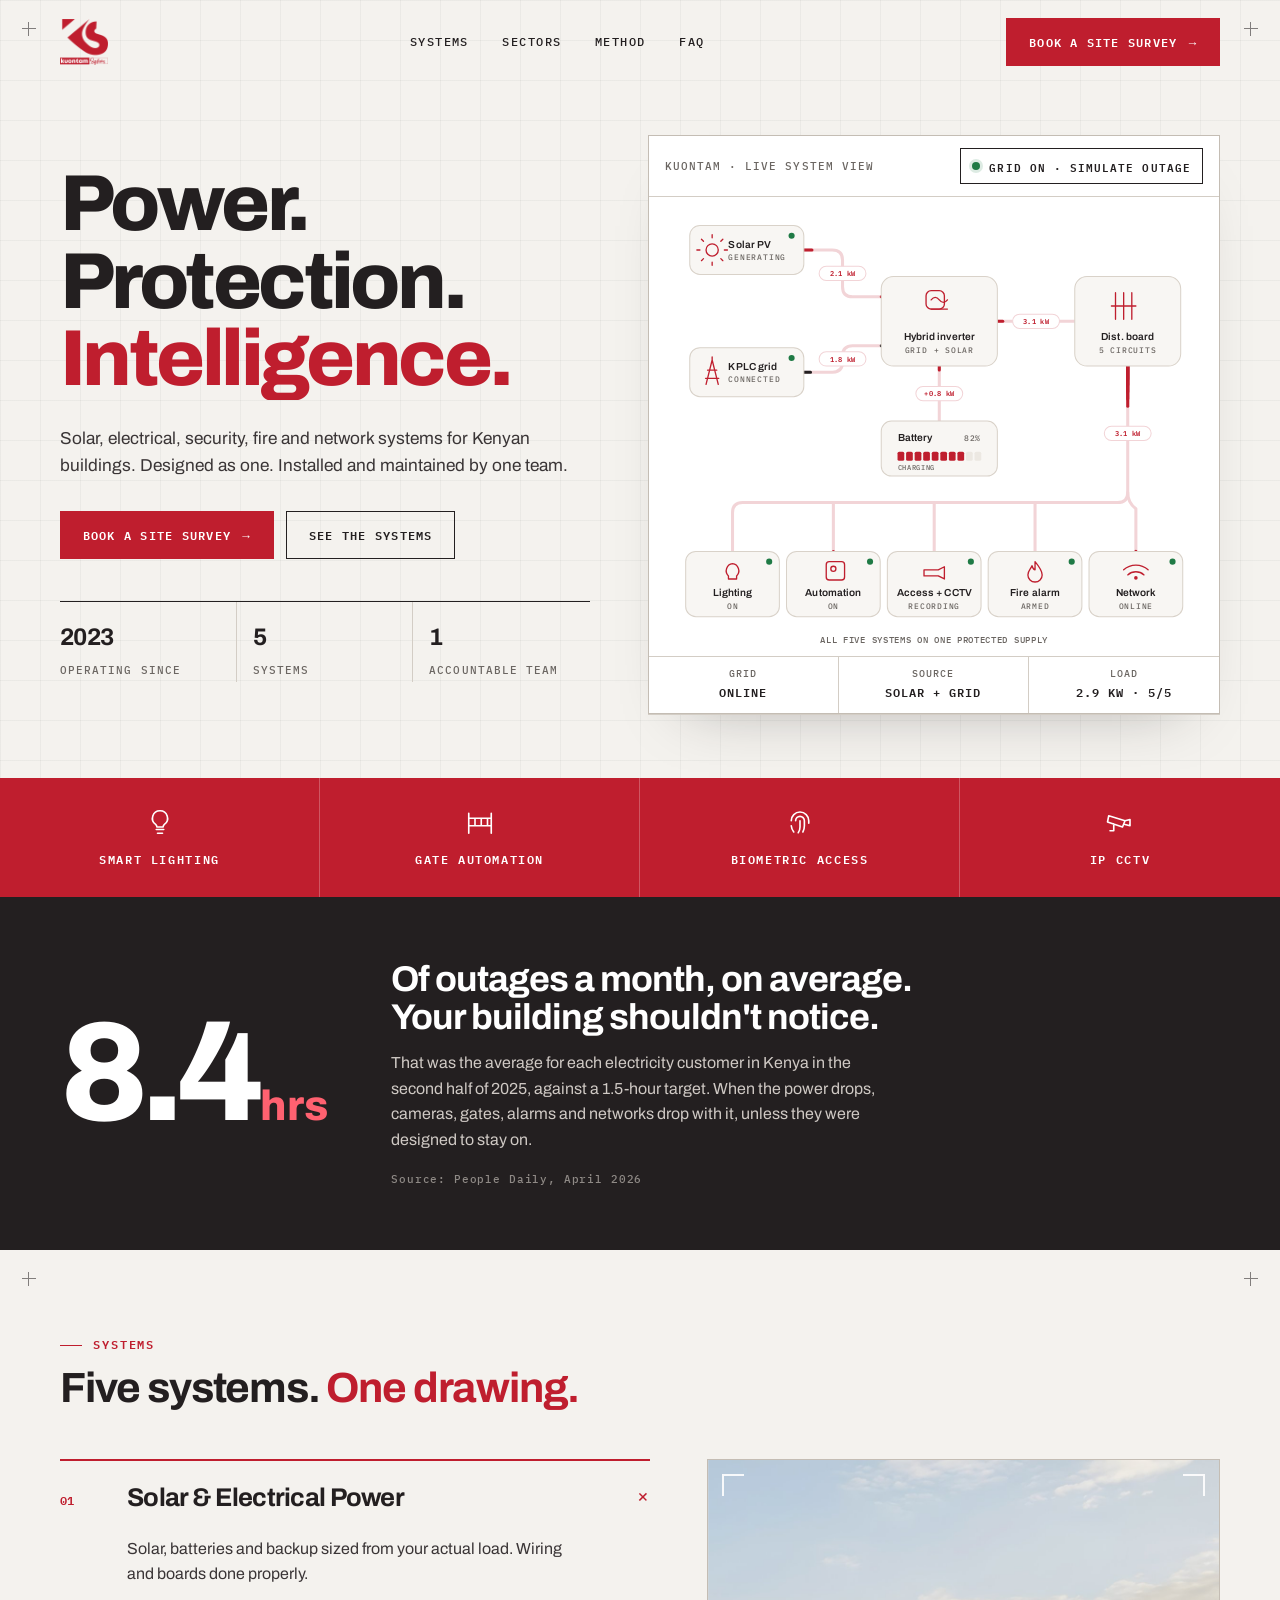
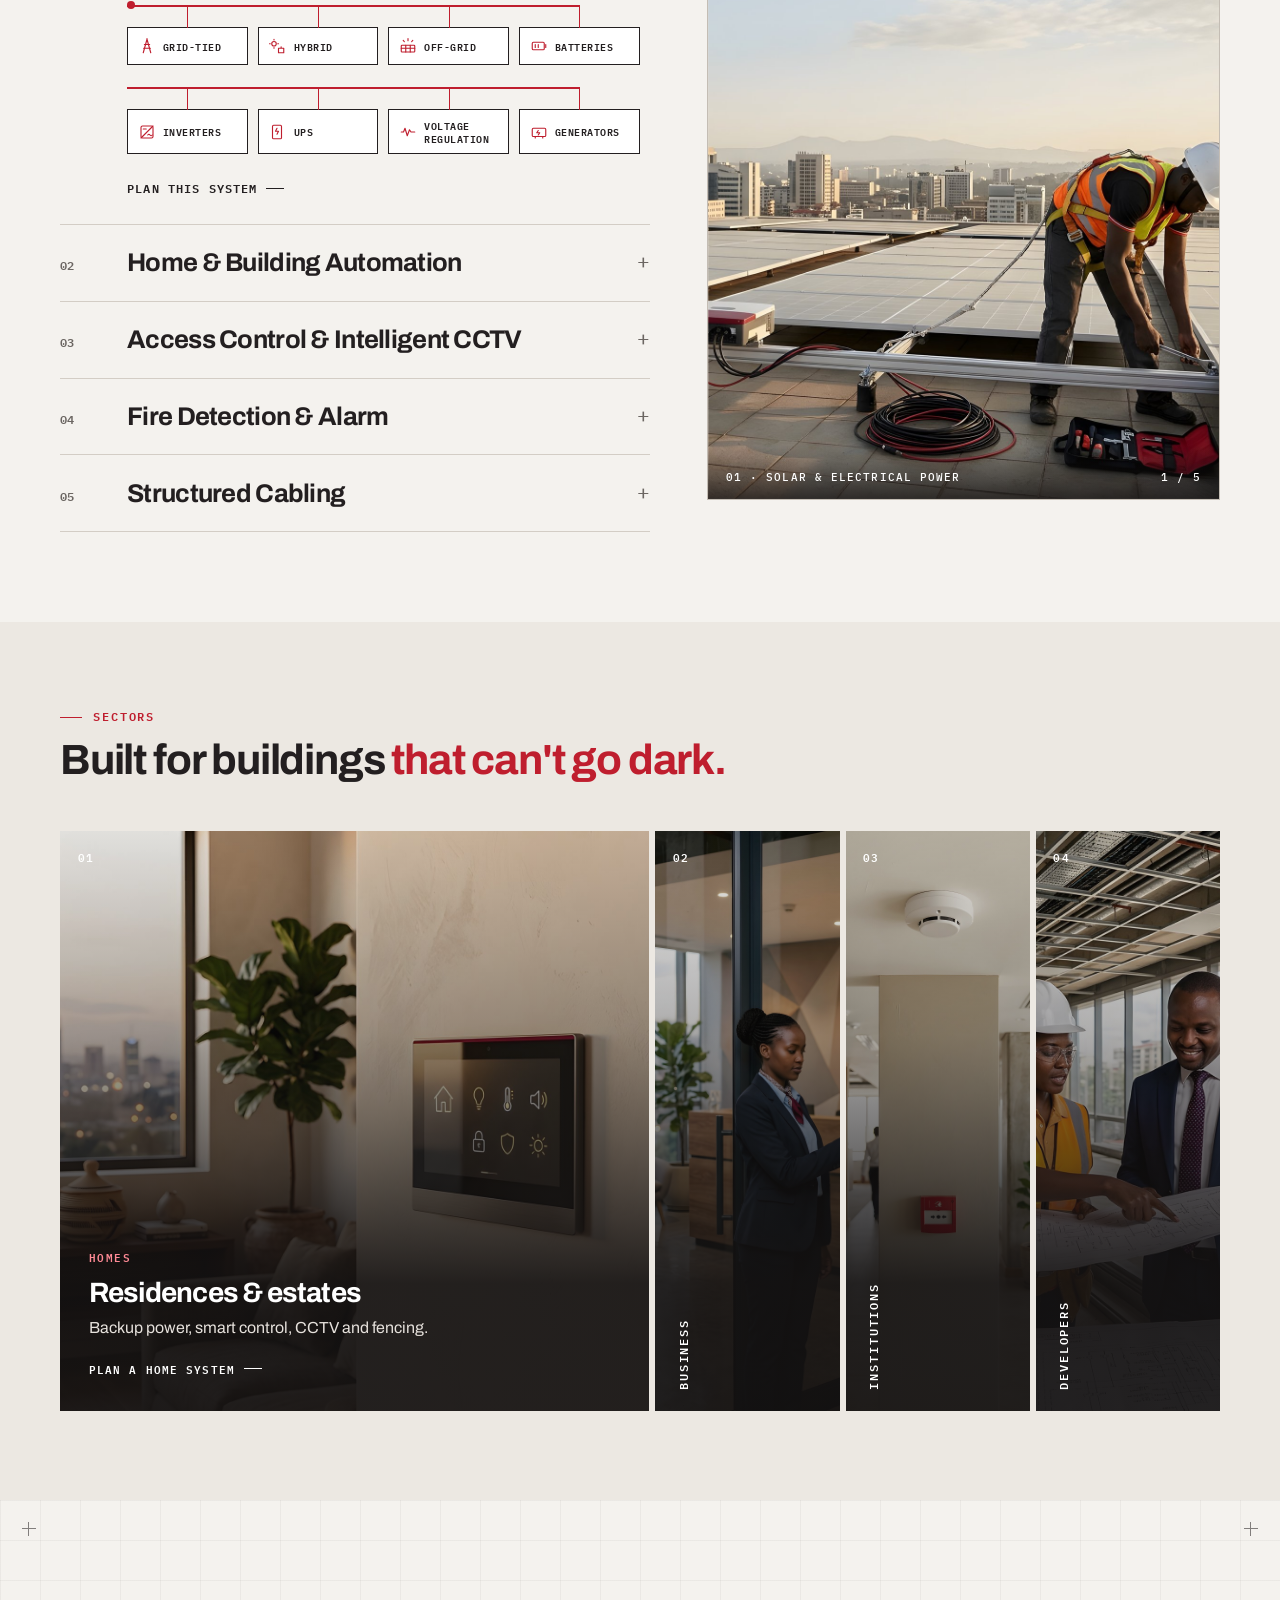
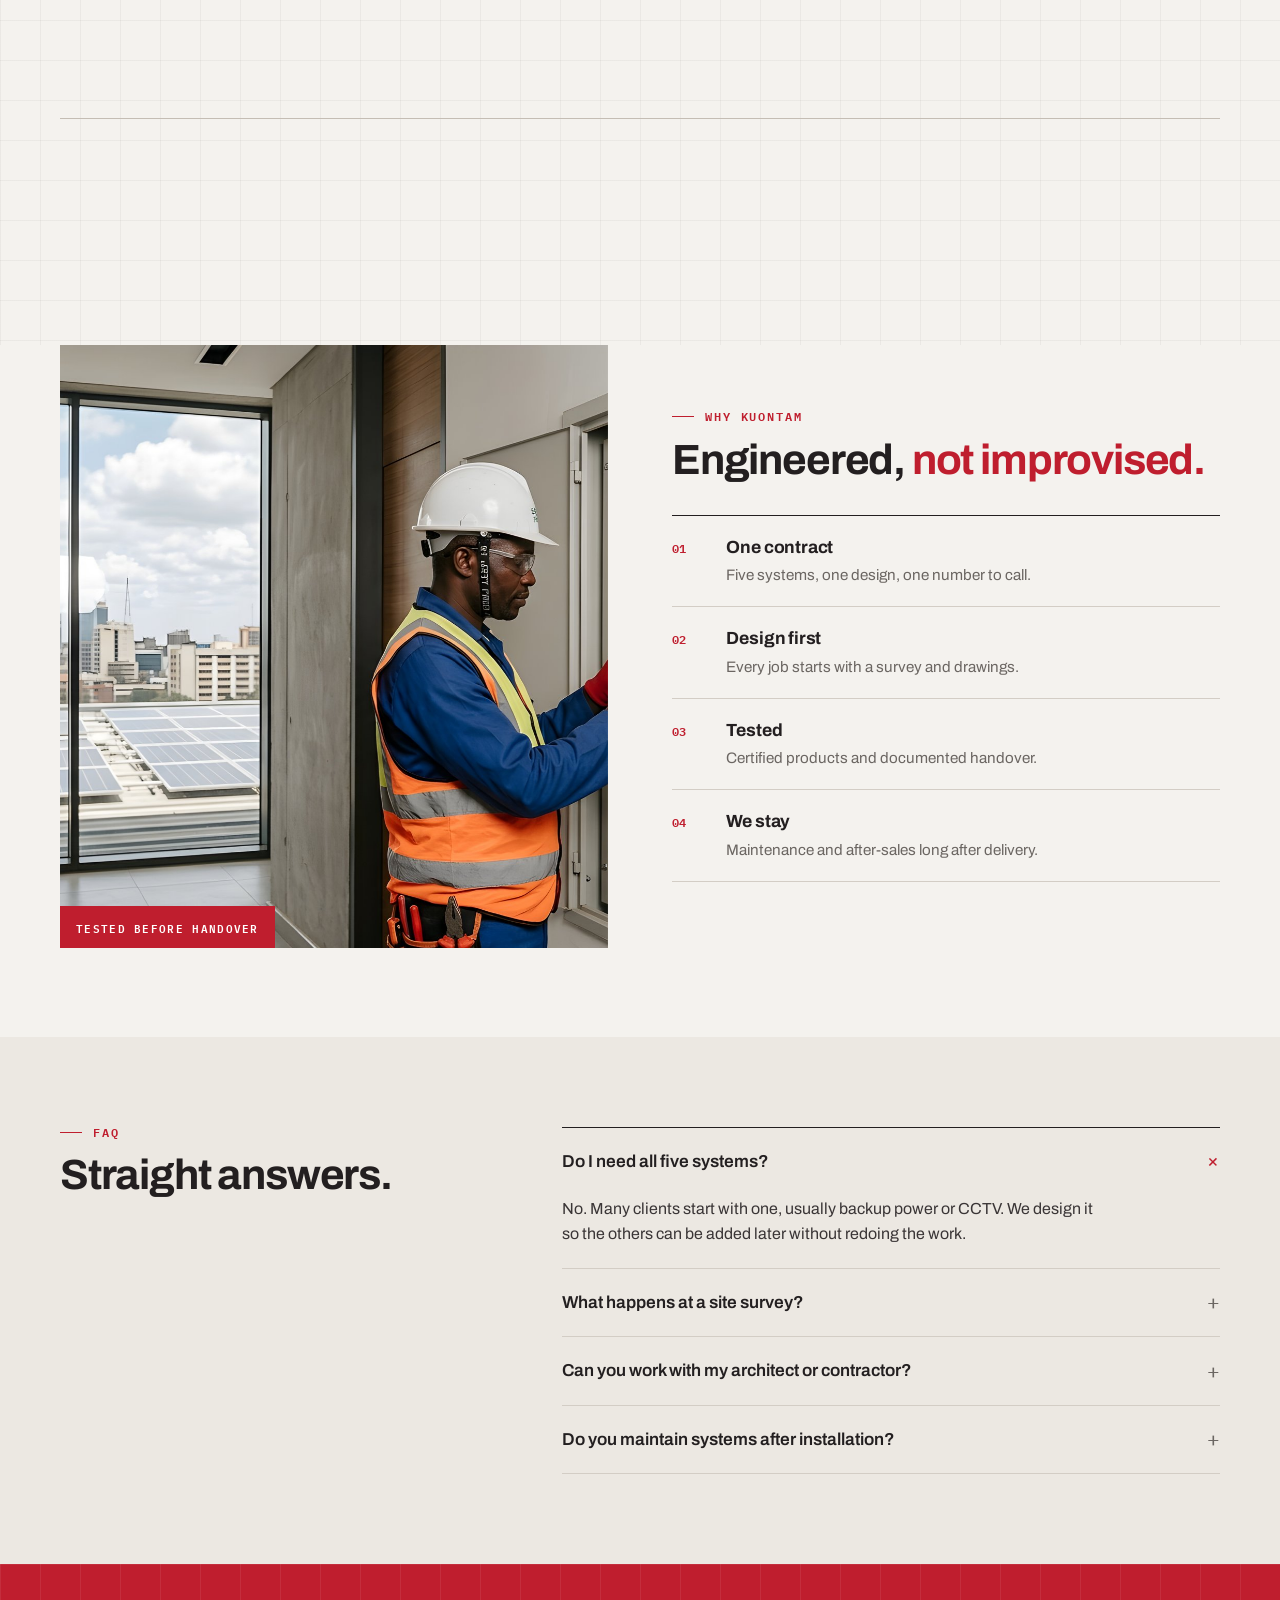
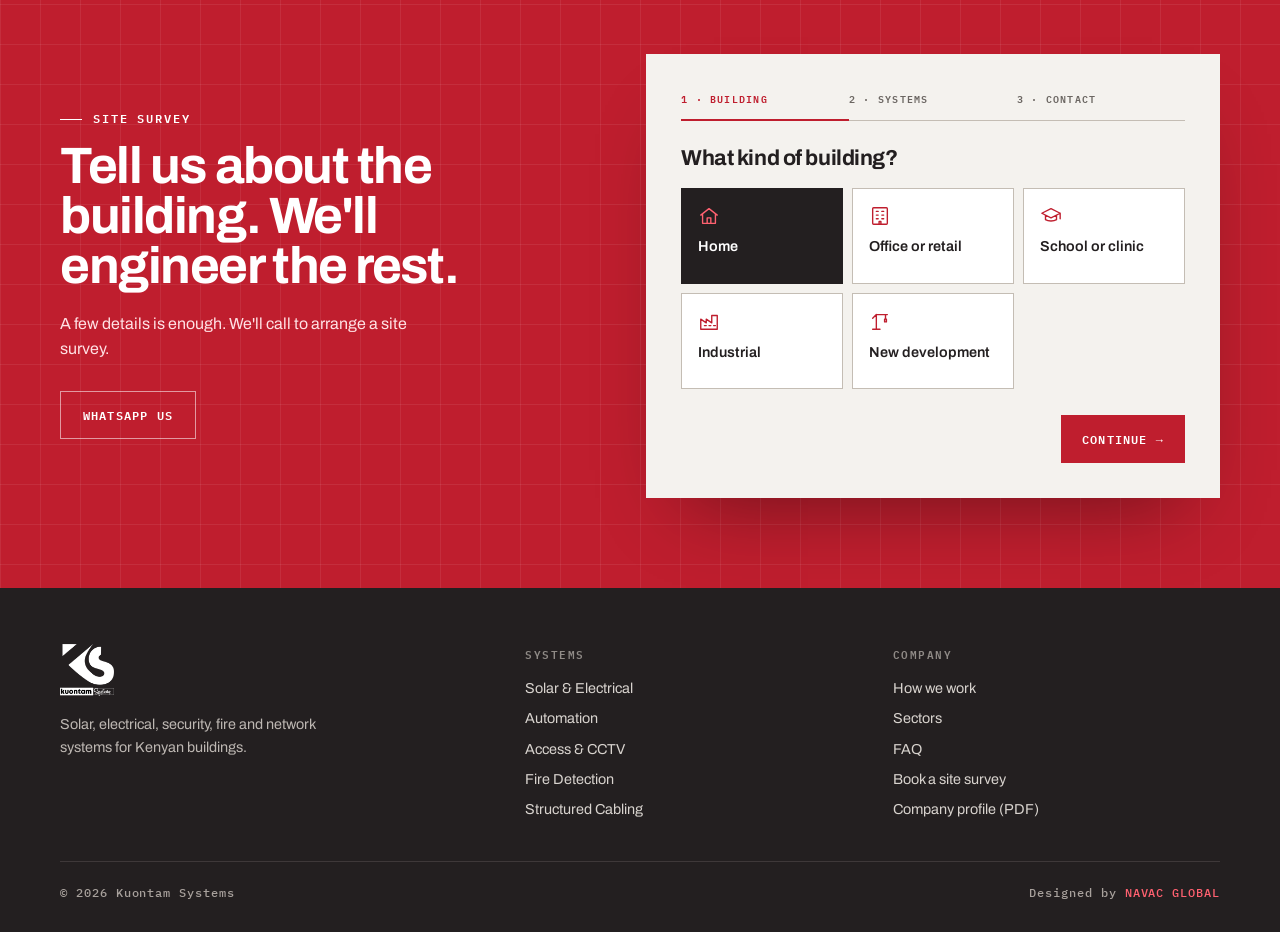
==== public/index.html @ 65218073 "Footer: Company profile (PDF) with in-page viewer and download Co-Authored-By: Claude Opus 5.5 <nore" ====
<!doctype html>
<html lang="en"><head><meta charset="utf-8"><meta name="viewport" content="width=device-width,initial-scale=1,viewport-fit=cover">
<title>Kuontam Systems · Power. Protection. Intelligence.</title>
<meta name="description" content="Kuontam Systems designs and installs solar and electrical power, automation, access control and CCTV, fire detection and structured cabling for Kenyan buildings.">
<link rel="canonical" href="https://kuontam.navac.co.ke/">
<meta property="og:type" content="website">
<meta property="og:site_name" content="Kuontam Systems">
<meta property="og:title" content="Kuontam Systems · Power. Protection. Intelligence.">
<meta property="og:description" content="Solar, electrical, security, fire and network systems for Kenyan buildings. Designed as one. Installed and maintained by one team.">
<meta property="og:url" content="https://kuontam.navac.co.ke/">
<meta property="og:image" content="https://kuontam.navac.co.ke/og.jpg">
<meta property="og:image:secure_url" content="https://kuontam.navac.co.ke/og.jpg">
<meta property="og:image:type" content="image/jpeg">
<meta property="og:image:width" content="1200">
<meta property="og:image:height" content="630">
<meta property="og:image:alt" content="Kuontam Systems: Power. Protection. Intelligence.">
<meta name="twitter:card" content="summary_large_image">
<meta name="twitter:image" content="https://kuontam.navac.co.ke/og.jpg">
<meta name="theme-color" content="#BF1E2E">
<link rel="icon" type="image/png" href="img/favicon.png">
<link rel="stylesheet" href="fonts.css">
<style>
/* Layout: drafting sheet. 1240px container on a 40px grid; every section is a numbered sheet; one live red wire (the brand) runs through it all. Deliberate single light look. */
:root{
  --paper:#F4F2EE;--paper2:#ECE8E2;--paper3:#E4DFD8;--ink:#231F20;--ink2:#3A3536;--mute:#6B6662;--line:#D3CDC5;--line2:#C4BDB4;
  --red:#BF1E2E;--red2:#9E1724;--redglow:rgba(191,30,46,.14);--ok:#1F7A45;--white:#fff;
  --display:'Archivo',system-ui,sans-serif;--mono:'IBM Plex Mono',ui-monospace,monospace;
  --ease:cubic-bezier(.2,.75,.15,1);--gut:clamp(16px,4vw,40px);color-scheme:light}
*{box-sizing:border-box;margin:0;padding:0}
html{scroll-behavior:smooth;scroll-padding-top:84px}
body{background:var(--paper);color:var(--ink);font:400 16px/1.6 var(--display);overflow-x:hidden;-webkit-font-smoothing:antialiased;text-rendering:optimizeLegibility}
img{max-width:100%;display:block}
a{color:inherit;text-decoration:none}
button{font:inherit;color:inherit;background:none;border:0;cursor:pointer}
::selection{background:var(--red);color:#fff}
.wrap{max-width:1240px;margin:0 auto;padding-inline:var(--gut)}
.grid-bg{background-image:linear-gradient(to right,rgba(35,31,32,.045) 1px,transparent 1px),linear-gradient(to bottom,rgba(35,31,32,.045) 1px,transparent 1px);background-size:40px 40px}
.mono{font-family:var(--mono)}
.eyebrow{display:flex;align-items:center;gap:.7rem;font:600 .72rem/1 var(--mono);letter-spacing:.16em;text-transform:uppercase;color:var(--red)}
.eyebrow:before{content:"";width:22px;height:1px;background:currentColor}
.sheet{font:500 .68rem var(--mono);letter-spacing:.12em;text-transform:uppercase;color:var(--mute)}
h1,h2,h3{font-family:var(--display);text-wrap:balance;letter-spacing:-.028em}
h2{font-size:clamp(1.85rem,3.3vw,2.75rem);line-height:1.04;font-weight:700}
h2 em{font-style:normal;color:var(--red)}
.lead{font-size:clamp(1.05rem,1.35vw,1.18rem);color:var(--ink2);max-width:52ch;line-height:1.55}
section{padding-block:clamp(4rem,7vw,6.5rem);position:relative}
.sec-head{display:grid;grid-template-columns:1fr auto;gap:1.5rem 3rem;align-items:end;margin-bottom:clamp(2rem,4vw,3rem)}
.sec-head h2{margin-top:1rem}
@media(max-width:860px){.sec-head{grid-template-columns:1fr}}
/* registration marks on sheets */
.reg{position:absolute;width:14px;height:14px;pointer-events:none;opacity:.55}
.reg:before,.reg:after{content:"";position:absolute;background:var(--ink)}
.reg:before{left:6px;top:0;width:1px;height:14px}.reg:after{top:6px;left:0;height:1px;width:14px}
.reg.tl{top:22px;left:22px}.reg.tr{top:22px;right:22px}
@media(max-width:700px){.reg{display:none}}

/* buttons: red fill sweeps in like current through a wire */
.btn{position:relative;overflow:hidden;isolation:isolate;display:inline-flex;align-items:center;gap:.7rem;min-height:48px;padding:0 1.35rem;font:600 .78rem var(--mono);letter-spacing:.1em;text-transform:uppercase;border:1px solid var(--ink);transition:color .35s var(--ease),border-color .35s}
.btn:before{content:"";position:absolute;inset:0;z-index:-1;background:var(--ink);transform:scaleX(0);transform-origin:left;transition:transform .45s var(--ease)}
.btn:hover:before{transform:scaleX(1)}
.btn:hover{color:#fff}
.btn .ar{display:inline-block;transition:transform .35s var(--ease)}
.btn:hover .ar{transform:translateX(4px)}
.btn.red{background:var(--red);border-color:var(--red);color:#fff}
.btn.red:before{background:var(--ink)}
.btn.red:hover{border-color:var(--ink)}
.btn.inv{border-color:rgba(255,255,255,.55);color:#fff}
.btn.inv:before{background:#fff}.btn.inv:hover{color:var(--red)}
:focus-visible{outline:2px solid var(--red);outline-offset:3px}

/* progress wire + nav */
.wire-top{position:fixed;top:0;left:0;height:2px;width:100%;transform-origin:left;transform:scaleX(var(--sp,0));background:var(--red);z-index:60}
nav.top{position:fixed;top:0;left:0;right:0;z-index:50;transition:background .4s,border-color .4s,height .4s;border-bottom:1px solid transparent}
nav.top .wrap{display:flex;align-items:center;justify-content:space-between;height:84px;gap:1.5rem;transition:height .4s var(--ease)}
nav.top.solid{background:rgba(244,242,238,.9);backdrop-filter:blur(12px) saturate(1.2);-webkit-backdrop-filter:blur(12px);border-color:var(--line)}
nav.top.solid .wrap{height:68px}
nav .logo img{height:46px;width:auto;transition:height .4s var(--ease)}
nav.top.solid .logo img{height:38px}
nav ul{display:flex;gap:2.1rem;list-style:none;font:500 .74rem var(--mono);letter-spacing:.12em;text-transform:uppercase}
nav ul a{position:relative;padding-block:.4rem}
nav ul a:after{content:"";position:absolute;left:0;right:0;bottom:0;height:1px;background:var(--red);transform:scaleX(0);transform-origin:right;transition:transform .35s var(--ease)}
nav ul a:hover:after,nav ul a.act:after{transform:scaleX(1);transform-origin:left}
nav ul a.act{color:var(--red)}
/* mobile menu: floating pill + thumb sheet (≤960px) */
.mpill,.mdim,.msheet{display:none}
@media(max-width:960px){nav ul,nav .btn{display:none}
 .mpill{position:fixed;left:50%;bottom:calc(18px + env(safe-area-inset-bottom));transform:translateX(-50%);z-index:58;display:flex;align-items:center;gap:.6rem;background:var(--ink);color:#fff;border-radius:999px;padding:.85rem 1.25rem .85rem 1rem;min-height:48px;font:600 .68rem var(--mono);letter-spacing:.14em;text-transform:uppercase;box-shadow:0 14px 30px -12px rgba(0,0,0,.5);transition:background .4s,transform .5s var(--ease),opacity .4s}
 .mpill .dot{width:8px;height:8px;border-radius:50%;background:var(--red);box-shadow:0 0 0 4px rgba(191,30,46,.28);transition:.4s}
 .mpill .t2{display:none}
 .mopen .mpill{background:var(--red)}.mopen .mpill .dot{background:#fff;box-shadow:none}.mopen .mpill .t1{display:none}.mopen .mpill .t2{display:inline}
 .mpill.away{transform:translate(-50%,140%);opacity:0;pointer-events:none}
 .mdim{display:block;position:fixed;inset:0;z-index:56;background:rgba(35,31,32,.45);backdrop-filter:blur(3px);-webkit-backdrop-filter:blur(3px);opacity:0;pointer-events:none;transition:opacity .5s}
 .mopen .mdim{opacity:1;pointer-events:auto}
 .msheet{display:block;position:fixed;left:8px;right:8px;bottom:calc(8px + env(safe-area-inset-bottom));z-index:57;max-width:520px;margin:0 auto;background:var(--paper);border-radius:22px;padding:14px 14px 84px;transform:translateY(115%);transition:transform .7s var(--ease);visibility:hidden}
 .mopen .msheet{transform:none;visibility:visible}
 .msheet .grab{width:38px;height:4px;border-radius:4px;background:var(--line2);margin:0 auto 12px}
 .msheet .tiles{display:grid;grid-template-columns:1fr 1fr;gap:8px}
 .msheet .tile{background:#fff;border:1px solid var(--line);border-radius:14px;padding:1rem .9rem;display:grid;gap:.55rem;transition:border-color .3s}
 .msheet .tile svg{width:22px;height:22px;stroke:var(--red);fill:none;stroke-width:1.5;stroke-linecap:round;stroke-linejoin:round}
 .msheet .tile b{font:700 1.05rem var(--display);letter-spacing:-.02em}
 .msheet .tile small{font:500 .56rem var(--mono);letter-spacing:.1em;text-transform:uppercase;color:var(--mute)}
 .msheet .tile.act{border-color:var(--red)}
 .msheet .cta{margin-top:8px;display:flex;align-items:center;justify-content:center;gap:.6rem;background:var(--red);color:#fff;border-radius:14px;min-height:52px;font:600 .7rem var(--mono);letter-spacing:.12em;text-transform:uppercase}
 body>footer{padding-bottom:6rem}}
@media(max-width:700px){nav.top .wrap{justify-content:center}}


/* hero */
.hero{padding-top:calc(84px + clamp(2rem,4vw,3.5rem));padding-bottom:clamp(3rem,5vw,4.5rem)}
.hero .wrap{display:grid;grid-template-columns:1fr 1.08fr;gap:clamp(2rem,4.5vw,4.5rem);align-items:center}
.hero h1{font-size:clamp(2.9rem,6.2vw,5.3rem);line-height:.92;font-weight:800;margin:0 0 1.6rem;letter-spacing:-.045em}
.hero h1 .ln{display:block;overflow:hidden;padding-bottom:.06em}
.hero h1 .ln span{display:block;transform:translateY(105%);animation:up .9s var(--ease) forwards}
.hero h1 .ln:nth-child(2) span{animation-delay:.12s}.hero h1 .ln:nth-child(3) span{animation-delay:.24s;color:var(--red)}
@keyframes up{to{transform:none}}
.fade-in{opacity:0;animation:fi .9s var(--ease) forwards}
@keyframes fi{from{opacity:0;transform:translateY(14px)}to{opacity:1;transform:none}}
.hero .ctas{display:flex;flex-wrap:wrap;gap:.8rem;margin-top:2rem}
.spec{display:grid;grid-template-columns:repeat(3,1fr);border-top:1px solid var(--ink);margin-top:2.6rem}
.spec div{padding:1rem .8rem 0 0;border-right:1px solid var(--line)}
.spec div+div{padding-left:1rem}.spec div:last-child{border-right:0}
.spec b{display:block;font-size:1.5rem;font-weight:700;letter-spacing:-.03em;font-variant-numeric:tabular-nums}
.spec small{font:500 .66rem var(--mono);letter-spacing:.1em;text-transform:uppercase;color:var(--mute)}
@media(max-width:960px){.hero .wrap{grid-template-columns:1fr}}

/* the drawing */
.dwg{background:var(--white);border:1px solid var(--line2);position:relative;box-shadow:0 1px 0 var(--line),0 30px 60px -40px rgba(35,31,32,.35)}
.dwg .tb{display:flex;justify-content:space-between;align-items:center;gap:1rem;padding:.75rem 1rem;border-bottom:1px solid var(--line);font:500 .66rem var(--mono);letter-spacing:.1em;text-transform:uppercase;color:var(--mute);flex-wrap:wrap}
.toggle{display:inline-flex;align-items:center;gap:.6rem;border:1px solid var(--ink);padding:.45rem .7rem;font:600 .66rem var(--mono);letter-spacing:.1em;text-transform:uppercase;color:var(--ink);transition:.3s;min-height:36px}
.toggle i{width:8px;height:8px;border-radius:50%;background:var(--ok);box-shadow:0 0 0 3px rgba(31,122,69,.15);transition:.3s}
.toggle:hover{background:var(--ink);color:#fff}
.dwg.out .toggle i{background:var(--red);box-shadow:0 0 0 3px var(--redglow);animation:pulse 1s infinite}
@keyframes pulse{50%{box-shadow:0 0 0 7px rgba(191,30,46,0)}}
.dwg svg{display:block;width:100%;height:auto}
.dwg .ft{display:grid;grid-template-columns:repeat(3,1fr);border-top:1px solid var(--line);font:500 .64rem var(--mono);letter-spacing:.1em;text-transform:uppercase}
.dwg .ft div{padding:.65rem 1rem;border-right:1px solid var(--line);color:var(--mute);text-align:center;display:flex;flex-direction:column;justify-content:center}
.dwg .ft div:last-child{border-right:0}
.dwg .ft b{display:block;color:var(--ink);font-weight:600;font-size:.74rem;margin-top:.15rem;transition:color .3s}
.dwg.out .ft b.src{color:var(--red)}
@media(max-width:700px){.dwg .tb{justify-content:center;text-align:center}}
@media(max-width:600px){.dwg .ft div{padding:.65rem .4rem;letter-spacing:.06em}.dwg .ft b{white-space:nowrap;letter-spacing:.04em}}
/* circuit diagram (B1) */
.dwg .gp,.dwg .dis,.dwg .chg{transition:opacity 1s ease}
.dwg .dis{opacity:0}.dwg.out .dis{opacity:1}.dwg.out .gp,.dwg.out .chg{opacity:0}
.dwg .card rect.c{fill:#F8F6F3;stroke:#D9D2C9;stroke-width:1;transition:stroke .4s,fill .4s}
.dwg .card text{fill:var(--ink);font:600 10px var(--display);letter-spacing:.01em}
.dwg .card text.s{fill:var(--mute);font:500 7.5px var(--mono);letter-spacing:.1em}
.dwg .lk{cursor:pointer;outline:none}
.dwg .lk:hover rect.c,.dwg .lk:focus-visible rect.c,.dwg .lk.on rect.c{stroke:var(--red);fill:#fff}
.dwg .ico{fill:none;stroke:var(--red);stroke-width:1.3;stroke-linecap:round;stroke-linejoin:round}
.dwg .dot{fill:var(--red)}
.dwg .trk{fill:none;stroke:#F2D4D7;stroke-width:3;stroke-linecap:round;stroke-linejoin:round;transition:stroke 1s}
.dwg.out .gl{stroke:#E4DFD8}
.dwg .cp{fill:none;stroke:var(--red);stroke-width:3;stroke-linecap:round;stroke-dasharray:7 93;animation:cpulse 4.8s linear infinite}
.dwg .cp.slow{animation-duration:6.4s}.dwg .cp.alt{stroke:var(--ink)}.dwg .cp.rev{animation-name:cpulser}
@keyframes cpulse{from{stroke-dashoffset:100}to{stroke-dashoffset:0}}
@keyframes cpulser{from{stroke-dashoffset:0}to{stroke-dashoffset:100}}
.dwg .led{fill:var(--ok);transition:fill .8s;animation:breathe 3.6s ease-in-out infinite}
.dwg .card:nth-of-type(odd) .led{animation-delay:-1.2s}
@keyframes breathe{50%{opacity:.45}}
.dwg.out .led.g{fill:var(--red);animation-duration:1.6s}
.dwg .chip rect{fill:#fff;stroke:#F2D4D7;stroke-width:1}
.dwg .chip text{fill:var(--red);font:600 7.2px var(--mono);letter-spacing:.04em}
.dwg .seg{fill:#ECE8E2;transition:fill .6s}.dwg .seg.on{fill:var(--red)}
.dwg .note{font:500 8.5px var(--mono);fill:var(--mute);letter-spacing:.08em}
@media (prefers-reduced-motion:reduce){.dwg .cp{animation:none;stroke-dasharray:none;opacity:.5}.dwg .led{animation:none}}

/* context */
.ctx{background:var(--ink);color:#fff;padding-block:clamp(3rem,5vw,4.5rem);overflow:hidden}
.ctx .wrap{display:grid;grid-template-columns:auto 1fr;gap:clamp(2rem,5vw,5rem);align-items:center}
.ctx .big{font-size:clamp(4.5rem,11vw,9rem);font-weight:800;letter-spacing:-.06em;line-height:.85;font-variant-numeric:tabular-nums}
.ctx .big em{font-style:normal;font-size:.3em;letter-spacing:-.01em;color:#ff6170;margin-left:.3rem}
.ctx h2{font-size:clamp(1.6rem,2.8vw,2.3rem);color:#fff}
.ctx p{color:#cfc9c4;margin-top:.9rem;max-width:56ch}
.ctx small{display:block;margin-top:1.2rem;font:500 .66rem var(--mono);letter-spacing:.08em;color:#8f8a86}
@media(max-width:800px){.ctx .wrap{grid-template-columns:1fr;gap:1.2rem}}

/* systems */
.svc{display:grid;grid-template-columns:1.15fr 1fr;gap:clamp(2rem,4.5vw,4.5rem);align-items:start}
.rows{border-top:1px solid var(--ink);counter-reset:r}
.row{border-bottom:1px solid var(--line);position:relative}
.row:before{content:"";position:absolute;left:0;top:-1px;height:2px;width:100%;background:var(--red);transform:scaleX(0);transform-origin:left;transition:transform .6s var(--ease)}
.row.on:before{transform:scaleX(1)}
.row button{width:100%;text-align:left;display:grid;grid-template-columns:3.2rem 1fr 2rem;gap:1rem;padding:1.45rem 0;align-items:start}
.row .n{font:600 .78rem var(--mono);color:var(--mute);padding-top:.45rem;transition:color .3s}
.row.on .n{color:var(--red)}
.row h3{font-size:clamp(1.25rem,2vw,1.65rem);font-weight:700;line-height:1.15;transition:transform .4s var(--ease)}
.row:hover h3{transform:translateX(6px)}
.row .pl{font:400 1.3rem var(--mono);color:var(--mute);transition:transform .4s var(--ease),color .3s;justify-self:end}
.row.on .pl{transform:rotate(45deg);color:var(--red)}
.row .body{display:grid;grid-template-rows:0fr;transition:grid-template-rows .55s var(--ease)}
.row.on .body{grid-template-rows:1fr}
.row .body>div{overflow:hidden;padding-left:4.2rem}
.row .body p{color:var(--ink2);max-width:50ch}
.chips{display:flex;flex-wrap:wrap;gap:.4rem;margin:.9rem 0 1.5rem}
.chips span{font:500 .66rem var(--mono);letter-spacing:.06em;text-transform:uppercase;border:1px solid var(--line2);padding:.35rem .55rem;background:var(--white)}
.svc-img{position:sticky;top:96px;aspect-ratio:4/5;overflow:hidden;background:var(--paper3);border:1px solid var(--line2)}
.svc-img img{position:absolute;inset:0;width:100%;height:100%;object-fit:cover;clip-path:inset(0 0 0 100%);transition:clip-path .9s var(--ease),transform 1.4s var(--ease);transform:scale(1.08)}
.svc-img img.on{clip-path:inset(0 0 0 0);transform:scale(1);z-index:1}
.svc-img .cap{position:absolute;z-index:2;left:0;right:0;bottom:0;padding:1.6rem 1.1rem .9rem;display:flex;justify-content:space-between;font:500 .68rem var(--mono);letter-spacing:.1em;text-transform:uppercase;color:#fff;background:linear-gradient(transparent,rgba(20,18,18,.78))}
.svc-img .crn{position:absolute;z-index:2;width:22px;height:22px;border:2px solid #fff;opacity:.9}
.crn.a{top:14px;left:14px;border-right:0;border-bottom:0}.crn.b{top:14px;right:14px;border-left:0;border-bottom:0}
@media(max-width:960px){.svc{grid-template-columns:1fr}.svc-img{position:relative;top:0;aspect-ratio:16/11;order:-1}.row .body>div{padding-left:0}}

/* wired components */
.row .body>div{padding-bottom:0}
.row .body .bus+.cta{margin-top:.3rem;margin-bottom:1.6rem}
.row .body p:first-child{margin-bottom:1.1rem}
.ico{width:18px;height:18px;flex:none;stroke:currentColor;fill:none;stroke-width:1.5;stroke-linecap:round;stroke-linejoin:round}
.bus{position:relative;padding-top:23px;margin-bottom:1.2rem}
.bus:after{content:"";position:absolute;top:-3px;left:0;z-index:1;width:8px;height:8px;border-radius:50%;background:var(--red);opacity:0;animation:run 7s linear infinite}
.row.on .bus:after{opacity:1}
@keyframes run{from{left:0}to{left:calc(100% - 8px)}}
.nodes{display:grid;grid-template-columns:repeat(4,1fr);gap:44px 0}
.node{position:relative;margin-right:10px;display:flex;align-items:center;gap:.45rem;min-width:0;border:1px solid var(--ink);background:var(--white);padding:.55rem .6rem;font:600 .62rem/1.3 var(--mono);letter-spacing:.05em;text-transform:uppercase;transition:background .4s,color .4s,border-color .4s;cursor:default}
.node:before{content:"";position:absolute;left:50%;top:-23px;width:1px;height:23px;background:var(--red)}
.node:after{content:"";position:absolute;left:-1px;right:-11px;top:-23px;height:2px;background:var(--red);transform:scaleX(0);transform-origin:left;transition:transform .9s var(--ease)}
.row.on .node:after{transform:scaleX(1)}
.node:nth-child(4n):after,.node:last-child:after{right:50%}
.node .ico{color:var(--red);transition:color .4s}
.node:hover,.node:focus-visible{background:var(--red);border-color:var(--red);color:#fff;outline:0}
.node:hover .ico,.node:focus-visible .ico{color:#fff}
.cta{display:inline-flex;align-items:center;gap:.55rem;font:600 .72rem var(--mono);letter-spacing:.1em;text-transform:uppercase;color:var(--ink)}
.cta i{display:inline-block;width:18px;height:1px;background:currentColor;transition:width .5s var(--ease)}
.cta:hover{color:var(--red)}.cta:hover i{width:34px}
@media(max-width:560px){.nodes{grid-template-columns:1fr 1fr}.node:nth-child(2n):after{right:50%}.node:nth-child(4n+1):after{right:-11px}}
/* sectors */
.panels{display:flex;gap:6px;height:clamp(440px,48vw,580px)}
.pn{position:relative;flex:1;overflow:hidden;color:#fff;transition:flex 1.1s var(--ease);min-width:0}
.pn.on{flex:3.2}
.pn img{position:absolute;inset:0;width:100%;height:100%;object-fit:cover;transition:transform 1.6s var(--ease)}
.pn.on img{transform:scale(1.03)}
.pn:after{content:"";position:absolute;inset:0;background:linear-gradient(to top,rgba(20,18,18,.92) 22%,rgba(20,18,18,.35) 65%,rgba(20,18,18,.08))}
.pn .v{position:absolute;z-index:1;left:1.1rem;bottom:1.3rem;writing-mode:vertical-rl;transform:rotate(180deg);font:600 .74rem var(--mono);letter-spacing:.16em;text-transform:uppercase;transition:opacity .5s}
.pn.on .v{opacity:0}
.pn .num{position:absolute;z-index:1;top:1rem;left:1.1rem;font:600 .7rem var(--mono);letter-spacing:.1em}
.pn .tx{position:absolute;z-index:1;left:0;right:0;bottom:0;padding:1.8rem;max-width:480px;opacity:0;transform:translateY(24px);transition:opacity .6s,transform .9s var(--ease)}
.pn.on .tx{opacity:1;transform:none;transition-delay:.35s}
.pn .tag{font:600 .66rem var(--mono);letter-spacing:.14em;text-transform:uppercase;color:#ff8a95}
.pn h3{margin:.5rem 0 .4rem;font-size:1.75rem;line-height:1.1}
.pn p{margin:0 0 1rem;color:#e6e1dc}
.pn .go{display:inline-flex;align-items:center;gap:.55rem;font:600 .7rem var(--mono);letter-spacing:.1em;text-transform:uppercase}
.pn .go i{display:inline-block;width:18px;height:1px;background:currentColor;transition:width .6s var(--ease)}
.pn:hover .go i{width:34px}
@media(max-width:800px){.panels{flex-direction:column;height:auto}.pn,.pn.on{flex:none;height:300px}.pn .v{display:none}.pn .tx{opacity:1;transform:none}}
@media(max-width:700px){.pn,.pn.on{height:240px}.pn .tx{max-width:none;padding:1.4rem 1.2rem;text-align:center}.pn h3{font-size:1.4rem;margin:.4rem 0 .7rem}.pn p{display:none}.pn .go{justify-content:center}}

/* method */
.proc{display:grid;grid-template-columns:repeat(5,1fr);gap:1.6rem;position:relative;padding-top:2.2rem}
.proc .track{position:absolute;left:0;right:0;top:9px;height:1px;background:var(--line2)}
.proc .fill{position:absolute;left:0;top:8px;height:3px;width:100%;background:var(--red);transform-origin:left;transform:scaleX(var(--p,0));transition:transform .2s linear}
.st{position:relative}
.st .dot{position:absolute;top:-2.2rem;left:0;width:20px;height:20px;border:1px solid var(--ink);background:var(--paper);display:grid;place-items:center;transition:.4s var(--ease)}
.st .dot:after{content:"";width:6px;height:6px;background:var(--ink);transition:.4s}
.st.on .dot{border-color:var(--red);background:var(--red)}
.st.on .dot:after{background:#fff}
.st .n{font:600 .72rem var(--mono);color:var(--mute);letter-spacing:.1em;transition:color .4s}
.st.on .n{color:var(--red)}
.st h3{font-size:1.25rem;margin:.35rem 0 .35rem}
.st p{font-size:.93rem;color:var(--mute)}
@media(max-width:900px){.proc{grid-template-columns:1fr;gap:1.6rem;padding-top:0;padding-left:2.4rem}.proc .track{left:9px;right:auto;top:0;bottom:0;width:1px;height:auto}.proc .fill{left:8px;top:0;width:3px;height:100%;transform:scaleY(var(--p,0));transform-origin:top}.st .dot{top:0;left:-2.4rem}}

/* why */
.why{display:grid;grid-template-columns:1fr 1fr;gap:clamp(2rem,5vw,5rem);align-items:center}
.why .ph{aspect-ratio:4/4.4;overflow:hidden;position:relative}
.why .ph img{width:100%;height:115%;object-fit:cover;transform:translateY(var(--py,0));will-change:transform}
.why .ph .lbl{position:absolute;left:0;bottom:0;background:var(--red);color:#fff;font:600 .68rem var(--mono);letter-spacing:.12em;text-transform:uppercase;padding:.7rem 1rem}
.why ul{list-style:none;margin-top:2rem;border-top:1px solid var(--ink)}
.why li{display:grid;grid-template-columns:2.4rem 1fr;gap:1rem;padding:1.15rem 0;border-bottom:1px solid var(--line);transition:background .3s}
.why li:hover{background:linear-gradient(90deg,var(--redglow),transparent 70%)}
.why li b{font:600 .72rem var(--mono);color:var(--red);padding-top:.25rem}
.why li strong{display:block;font-size:1.1rem;font-weight:700;letter-spacing:-.01em}
.why li span{color:var(--mute);font-size:.95rem}
@media(max-width:900px){.why{grid-template-columns:1fr}.why .ph{aspect-ratio:16/11}}

/* faq */
.faq{display:grid;grid-template-columns:.8fr 1.2fr;gap:clamp(2rem,5vw,5rem)}
.qa{border-top:1px solid var(--ink)}
.qa details{border-bottom:1px solid var(--line)}
.qa summary{list-style:none;display:flex;justify-content:space-between;gap:1rem;padding:1.25rem 0;font-weight:600;font-size:1.08rem;cursor:pointer;align-items:center}
.qa summary::-webkit-details-marker{display:none}
.qa summary:after{content:"+";font:400 1.3rem var(--mono);color:var(--mute);transition:transform .4s var(--ease),color .3s}
.qa details[open] summary:after{transform:rotate(45deg);color:var(--red)}
.qa summary:hover{color:var(--red)}
.qa p{color:var(--ink2);padding:0 0 1.3rem;max-width:60ch}
@media(max-width:900px){.faq{grid-template-columns:1fr}}

/* quote */
.quote{background:var(--red);color:#fff;overflow:hidden}
.quote .grid-bg{position:absolute;inset:0;background-image:linear-gradient(to right,rgba(255,255,255,.07) 1px,transparent 1px),linear-gradient(to bottom,rgba(255,255,255,.07) 1px,transparent 1px);background-size:40px 40px;pointer-events:none}
.quote .wrap{position:relative;display:grid;grid-template-columns:1fr 1.1fr;gap:clamp(2rem,5vw,5rem);align-items:center}
.quote h2{font-size:clamp(2.1rem,4vw,3.4rem);line-height:.98;color:#fff}
.quote .eyebrow{color:#fff}
.quote p.l{color:#ffe1e4;max-width:44ch;margin-top:1.2rem}
.quote .contact{margin-top:2rem;display:grid;gap:.2rem;font:500 .8rem var(--mono);letter-spacing:.04em}
.quote .contact span{opacity:.75;font-size:.66rem;letter-spacing:.12em;text-transform:uppercase}
.i{width:22px;height:22px;stroke:currentColor;fill:none;stroke-width:1.5;stroke-linecap:round;stroke-linejoin:round;flex:none}
.fa{background:var(--paper);color:var(--ink);padding:clamp(1.3rem,3vw,2.2rem);box-shadow:0 40px 80px -40px rgba(0,0,0,.45)}
.fa .steps{position:relative;display:grid;grid-template-columns:repeat(3,1fr);font:600 .64rem var(--mono);letter-spacing:.12em;text-transform:uppercase;color:var(--mute);padding-bottom:.8rem;margin-bottom:1.6rem;border-bottom:1px solid var(--line2)}
.fa .steps span.on{color:var(--red)}
.fa .bar{position:absolute;left:0;bottom:-1px;height:2px;width:33.4%;background:var(--red);transition:width .8s var(--ease)}
.fa fieldset{border:0;padding:0;margin:0;animation:sl .7s var(--ease)}
@keyframes sl{from{opacity:0;transform:translateX(24px)}to{opacity:1;transform:none}}
.fa legend{font:700 1.35rem var(--display);letter-spacing:-.02em;margin-bottom:1.1rem;padding:0}
.fa .tiles{display:grid;grid-template-columns:repeat(auto-fill,minmax(130px,1fr));gap:.6rem}
.fa .tiles label{position:relative;cursor:pointer}
.fa .tiles input{position:absolute;opacity:0}
.fa .tiles span{display:flex;flex-direction:column;gap:.7rem;padding:1rem;min-height:96px;border:1px solid var(--line2);background:#fff;font:600 .9rem var(--display);transition:border-color .35s,background .35s,color .35s,transform .35s var(--ease)}
.fa .tiles span .i{color:var(--red);transition:color .35s}
.fa .tiles label:hover span{transform:translateY(-2px);border-color:var(--ink)}
.fa .tiles input:checked+span{background:var(--ink);border-color:var(--ink);color:#fff}
.fa .tiles input:checked+span .i{color:#ff6170}
.fa .tiles input:focus-visible+span{outline:2px solid var(--red);outline-offset:2px}
.fa .two{display:grid;grid-template-columns:1fr 1fr;gap:1rem}
.fa .f span{display:block;font:600 .62rem var(--mono);letter-spacing:.12em;text-transform:uppercase;color:var(--mute);margin-bottom:.3rem}
.fa .f input{width:100%;min-height:48px;border:0;border-bottom:1px solid var(--line2);background:transparent;font:inherit;font-size:1.05rem;padding:.3rem 0;color:var(--ink);border-radius:0}
.fa .f input:focus{outline:0;border-color:var(--red)}
.fa .full{grid-column:1/-1}
.fa .nav{display:flex;justify-content:space-between;align-items:center;margin-top:1.6rem;gap:1rem}
.fa .nav button{min-height:48px;font:600 .74rem var(--mono);letter-spacing:.1em;text-transform:uppercase;padding:0 1.3rem}
.fa .back{color:var(--mute)}.fa .back:hover{color:var(--ink)}
.fa .next,.fa .sub{background:var(--red);color:#fff;margin-left:auto;transition:background .4s}
.fa .next:hover,.fa .sub:hover{background:var(--ink)}
.fa .ok{font:600 .76rem var(--mono);color:var(--ok);margin-top:1rem}
@media(max-width:520px){.fa .two{grid-template-columns:1fr}}
@media(max-width:900px){.quote .wrap{grid-template-columns:1fr}}

/* footer = drawing title block */
footer{background:var(--ink);color:#d8d3ce;padding-block:3.5rem 2rem;font-size:.9rem}
footer .top{display:grid;grid-template-columns:1.3fr 1fr 1fr;gap:2.5rem;padding-bottom:2.5rem}
footer h4{font:600 .66rem var(--mono);letter-spacing:.14em;text-transform:uppercase;color:#8f8a86;margin-bottom:.9rem}
footer ul{list-style:none;display:grid;gap:.45rem}
footer a{transition:color .25s}footer a:hover{color:#fff}
.fbar{display:flex;justify-content:space-between;flex-wrap:wrap;gap:.8rem 2rem;border-top:1px solid #3e3839;padding-top:1.4rem;font:500 .74rem var(--mono);letter-spacing:.08em;color:#a8a19c}
.fbar a{color:#ff6170;text-decoration:none;transition:color .25s}.fbar a:hover{color:#fff}
.tblock{display:grid;grid-template-columns:2fr repeat(4,1fr);border:1px solid #4a4445;font:500 .66rem var(--mono);letter-spacing:.1em;text-transform:uppercase}
.tblock div{padding:.75rem .9rem;border-right:1px solid #4a4445;color:#8f8a86;min-width:0}
.tblock div:last-child{border-right:0}
.tblock b{display:block;color:#fff;font-weight:600;font-size:.72rem;margin-top:.25rem;letter-spacing:.06em;overflow-wrap:anywhere}
.tblock a b{color:#ff6170}
.fbrand img{height:52px;width:auto;margin-bottom:1.1rem}
.fbrand p{max-width:34ch;color:#bdb7b2}
.fcol summary{list-style:none;pointer-events:none}
.fcol summary::-webkit-details-marker{display:none}
.fcol summary h4{display:flex;justify-content:space-between;align-items:center}
@media(max-width:700px){
 footer{padding-block:2.6rem 1.6rem;text-align:center}
 footer .top{grid-template-columns:1fr;gap:0;padding-bottom:1.8rem}
 .fbrand{display:flex;flex-direction:column;align-items:center;padding-bottom:1.8rem}
 .fbrand img{height:46px;margin-bottom:.9rem}
 .fbrand p{max-width:30ch;font-size:.88rem}
 .fcol{border-top:1px solid #3e3839}
 .fcol:last-of-type{border-bottom:1px solid #3e3839}
 .fcol summary{pointer-events:auto;cursor:pointer;padding:1.05rem 0;min-height:48px}
 .fcol summary h4{margin:0;justify-content:center;gap:.7rem;color:#d8d3ce;font-size:.7rem}
 .fcol summary h4:after{content:"+";font:400 1rem var(--mono);color:#ff6170;transition:transform .45s var(--ease)}
 .fcol[open] summary h4:after{transform:rotate(45deg)}
 .fcol ul{padding:0 0 1.2rem;gap:.7rem;animation:fdrop .5s var(--ease)}
 .fcol a{color:#bdb7b2}
 .fbar{flex-direction:column;align-items:center;text-align:center;gap:.5rem;font-size:.68rem;border-top:0;padding-top:0}
}
@keyframes fdrop{from{opacity:0;transform:translateY(-6px)}to{opacity:1;transform:none}}
@media(min-width:701px) and (max-width:860px){footer .top{grid-template-columns:1fr 1fr}.tblock{grid-template-columns:1fr 1fr}.tblock div{border-bottom:1px solid #4a4445}.tblock div:first-child{grid-column:1/-1}}


/* red band */
.band{display:grid;grid-template-columns:repeat(4,1fr);background:var(--red);color:#fff}
.band .it{display:flex;flex-direction:column;align-items:center;gap:.75rem;padding:1.8rem 1rem;border-right:1px solid rgba(255,255,255,.25);text-align:center;transition:background .5s var(--ease)}
.band .it:last-child{border-right:0}
.band .it:hover{background:rgba(0,0,0,.12)}
.band svg{width:30px;height:30px;stroke-width:1.3;transition:transform .6s var(--ease)}
.band .it:hover svg{transform:translateY(-3px)}
.band span{font:600 .72rem var(--mono);letter-spacing:.14em;text-transform:uppercase}
@media(max-width:700px){.band{grid-template-columns:1fr 1fr}.band .it:nth-child(2){border-right:0}.band .it:nth-child(-n+2){border-bottom:1px solid rgba(255,255,255,.25)}}
@media(max-width:600px){.hero .dwg{margin-inline:calc(-1*var(--gut));border-inline:0}}
/* mobile centring */
@media(max-width:700px){
 .hero .wrap>div:first-child{text-align:center}
 .hero .lead{margin-inline:auto}
 .hero .ctas{justify-content:center}
 .spec{text-align:center}.spec div,.spec div+div{padding:1rem .4rem 0}
 .sec-head{text-align:center;justify-items:center}
 .sec-head .lead{margin-inline:auto}
 .eyebrow{justify-content:center}
 .ctx .wrap{text-align:center;justify-items:center}
 .ctx p{margin-inline:auto}
 .why>div:last-child>.eyebrow,.why>div:last-child>h2{text-align:center}
 .faq>div:first-child{text-align:center}
 .quote .wrap>div:first-child{text-align:center}
 .quote p.l{margin-inline:auto}
 .quote .ctas{justify-content:center}
}
/* scroll reveal */
.rv{opacity:0;transform:translateY(26px);transition:opacity .9s var(--ease),transform .9s var(--ease)}
.rv.in{opacity:1;transform:none}
.rv[data-d="1"]{transition-delay:.08s}.rv[data-d="2"]{transition-delay:.16s}.rv[data-d="3"]{transition-delay:.24s}.rv[data-d="4"]{transition-delay:.32s}
.mask{overflow:hidden}.mask>span{display:inline-block;transform:translateY(105%);transition:transform 1s var(--ease)}
.mask.in>span{transform:none}
@media (prefers-reduced-motion:reduce){*,*:before,*:after{animation-duration:.001s!important;animation-delay:0s!important;transition-duration:.001s!important}html{scroll-behavior:auto}.rv{opacity:1;transform:none}.mask>span,.hero h1 .ln span{transform:none}}

/* company profile: in-page viewer (opened from the footer link) */
.pv{position:fixed;inset:0;z-index:80;display:flex;flex-direction:column;background:rgba(28,26,27,.72);backdrop-filter:blur(6px);-webkit-backdrop-filter:blur(6px);opacity:0;visibility:hidden;transition:opacity .45s,visibility 0s .45s}
.pv.open{opacity:1;visibility:visible;transition:opacity .45s}
.pv .pvbar{display:flex;align-items:center;gap:1rem;padding:.7rem var(--gut);background:var(--paper);border-bottom:1px solid var(--line2);transform:translateY(-100%);transition:transform .6s var(--ease)}
.pv.open .pvbar{transform:none}
.pv .pvt{display:grid;line-height:1.2;min-width:0}
.pv .pvt b{font:700 1rem var(--display);letter-spacing:-.02em}
.pv .pvt span{font:500 .6rem var(--mono);letter-spacing:.12em;text-transform:uppercase;color:var(--mute);white-space:nowrap;overflow:hidden;text-overflow:ellipsis}
.pv .pvbar .sp{flex:1}
.pv .pvn{font:600 .66rem var(--mono);letter-spacing:.1em;color:var(--mute)}
.pv .pdl{display:inline-flex;align-items:center;gap:.55rem;background:var(--red);color:#fff;min-height:44px;padding:0 1.1rem;font:600 .7rem var(--mono);letter-spacing:.12em;text-transform:uppercase;transition:background .3s}
.pv .pdl:hover{background:var(--red2)}
.pv .px{width:44px;height:44px;border:1px solid var(--ink);display:grid;place-items:center;font-size:1.2rem;line-height:1}
.pv .pvs{flex:1;overflow-y:auto;overscroll-behavior:contain;padding:1.6rem var(--gut) 3rem;display:grid;justify-items:center;gap:1.2rem}
.pv .pvs img{width:min(820px,100%);height:auto;aspect-ratio:909/1287;background:#fff;box-shadow:0 30px 60px -30px rgba(0,0,0,.6);opacity:0;transform:translateY(16px);transition:opacity .6s,transform .8s var(--ease)}
.pv.open .pvs img{opacity:1;transform:none}
.pv.open .pvs img:nth-child(2){transition-delay:.08s}
body.pvlock{overflow:hidden}
@media(max-width:700px){.pv .pvn{display:none}.pv .pdl span{display:none}.pv .pdl{padding:0 .9rem}.pv .pvs{padding:1rem .6rem 6rem;gap:.7rem}}
</style></head><body>

<div class="wire-top" id="wt" aria-hidden="true"></div>
<nav class="top" id="nav"><div class="wrap">
  <a class="logo" href="#top" aria-label="Kuontam Systems home"><img src="img/logo_red_w.png" alt="Kuontam Systems"></a>
  <ul id="menu"><li><a href="#systems">Systems</a></li><li><a href="#sectors">Sectors</a></li><li><a href="#method">Method</a></li><li><a href="#faq">FAQ</a></li></ul>
  <a class="btn red" href="#survey">Book a site survey <span class="ar">→</span></a>
</div></nav>
<div class="mdim" id="mdim"></div>
<nav class="msheet" id="msheet" aria-label="Menu" aria-hidden="true"><div class="grab"></div>
  <div class="tiles">
    <a class="tile" href="#systems"><svg viewBox="0 0 24 24" aria-hidden="true"><circle cx="12" cy="12" r="4"/><path d="M12 2v2M12 20v2M2 12h2M20 12h2M4.9 4.9l1.4 1.4M17.7 17.7l1.4 1.4M4.9 19.1l1.4-1.4M17.7 6.3l1.4-1.4"/></svg><b>Systems</b><small>5 disciplines</small></a>
    <a class="tile" href="#sectors"><svg viewBox="0 0 24 24" aria-hidden="true"><path d="M3 11 12 4l9 7M5 10v10h14V10M10 20v-6h4v6"/></svg><b>Sectors</b><small>Who we serve</small></a>
    <a class="tile" href="#method"><svg viewBox="0 0 24 24" aria-hidden="true"><path d="M4 6h16M4 12h10M4 18h6"/><circle cx="19" cy="18" r="2"/></svg><b>Method</b><small>5 steps</small></a>
    <a class="tile" href="#faq"><svg viewBox="0 0 24 24" aria-hidden="true"><circle cx="12" cy="12" r="9"/><path d="M9.5 9.5a2.5 2.5 0 1 1 3.5 2.3c-.6.3-1 .9-1 1.6V14M12 17h.01"/></svg><b>FAQ</b><small>Answers</small></a>
  </div>
  <a class="cta" href="#survey">Book a site survey →</a>
</nav>
<div class="pv" id="pv" role="dialog" aria-modal="true" aria-label="Kuontam company profile" aria-hidden="true">
  <div class="pvbar"><div class="pvt"><b>Company profile</b><span>Kuontam Systems · PDF · 8 pages</span></div><span class="sp"></span>
    <span class="pvn" id="pvn">1 / 8</span>
    <a class="pdl" href="profile/kuontam-company-profile.pdf" download="Kuontam Systems - Company Profile.pdf"><svg viewBox="0 0 24 24" aria-hidden="true"><path d="M12 4v11M7 10l5 5 5-5M5 20h14"/></svg><span>Download PDF</span></a>
    <button class="px" id="pvx" aria-label="Close profile">×</button></div>
  <div class="pvs" id="pvs"><img data-src="profile/p-1.jpg" alt="Company profile page 1 of 8" width="909" height="1287" loading="lazy"><img data-src="profile/p-2.jpg" alt="Company profile page 2 of 8" width="909" height="1287" loading="lazy"><img data-src="profile/p-3.jpg" alt="Company profile page 3 of 8" width="909" height="1287" loading="lazy"><img data-src="profile/p-4.jpg" alt="Company profile page 4 of 8" width="909" height="1287" loading="lazy"><img data-src="profile/p-5.jpg" alt="Company profile page 5 of 8" width="909" height="1287" loading="lazy"><img data-src="profile/p-6.jpg" alt="Company profile page 6 of 8" width="909" height="1287" loading="lazy"><img data-src="profile/p-7.jpg" alt="Company profile page 7 of 8" width="909" height="1287" loading="lazy"><img data-src="profile/p-8.jpg" alt="Company profile page 8 of 8" width="909" height="1287" loading="lazy"></div>
</div>
<button class="mpill" id="mpill" aria-controls="msheet" aria-expanded="false"><span class="dot"></span><span class="t1">Menu</span><span class="t2">Close</span></button>


<header class="hero grid-bg" id="top"><span class="reg tl"></span><span class="reg tr"></span><div class="wrap">
  <div>
    <h1><span class="ln"><span>Power.</span></span><span class="ln"><span>Protection.</span></span><span class="ln"><span>Intelligence.</span></span></h1>
    <p class="lead fade-in" style="animation-delay:.45s">Solar, electrical, security, fire and network systems for Kenyan buildings. Designed as one. Installed and maintained by one team.</p>
    <div class="ctas fade-in" style="animation-delay:.6s"><a class="btn red" href="#survey">Book a site survey <span class="ar">→</span></a><a class="btn" href="#systems">See the systems</a></div>
    <div class="spec fade-in" style="animation-delay:.75s"><div><b>2023</b><small>Operating since</small></div><div><b>5</b><small>Systems</small></div><div><b>1</b><small>Accountable team</small></div></div>
  </div>

  <figure class="dwg fade-in" id="dwg" style="animation-delay:.2s" aria-label="Live single-line diagram of a Kuontam building">
    <div class="tb"><span>Kuontam · Live system view</span><button class="toggle" id="tg" aria-pressed="false"><i></i><span id="tgl">Grid on · Simulate outage</span></button></div>
    <svg viewBox="0 0 560 450" role="img" aria-label="Solar, grid and battery feed an inverter and distribution board that power lighting, automation, access and CCTV, fire alarm and network">

<path class="trk" d="M152 52 H180 Q190 52 190 62 V88 Q190 98 200 98 H228"/>
<path class="trk gl" d="M152 172 H180 Q190 172 190 162 V156 Q190 146 200 146 H228"/>
<path class="trk" d="M285 166 V220"/><path class="trk" d="M342 122 H418"/>
<path class="trk" d="M470 166 V290 Q470 300 460 300 H92 Q82 300 82 310 V348"/>
<path class="trk" d="M181 300 V348 M280 300 V348 M379 300 V348"/><path class="trk" d="M470 290 Q470 300 478 306 V348"/>
<g>
<path class="cp" pathLength="100" d="M152 52 H180 Q190 52 190 62 V88 Q190 98 200 98 H228"/>
<g class="gp"><path class="cp slow alt" pathLength="100" d="M152 172 H180 Q190 172 190 162 V156 Q190 146 200 146 H228"/></g>
<g class="chg"><path class="cp" pathLength="100" d="M285 166 V220"/></g>
<g class="dis"><path class="cp rev" pathLength="100" d="M285 166 V220" style="animation-duration:3.2s"/></g>
<path class="cp" pathLength="100" d="M342 122 H418" style="animation-duration:3.6s"/>
<path class="cp slow" pathLength="100" d="M470 166 V290 Q470 300 460 300 H92 Q82 300 82 310 V348" style="animation-delay:-0s"/>
<path class="cp slow" pathLength="100" d="M470 166 V290 Q470 300 460 300 H191 Q181 300 181 310 V348" style="animation-delay:-1.4s"/>
<path class="cp slow" pathLength="100" d="M470 166 V290 Q470 300 460 300 H290 Q280 300 280 310 V348" style="animation-delay:-2.8s"/>
<path class="cp slow" pathLength="100" d="M470 166 V290 Q470 300 460 300 H389 Q379 300 379 310 V348" style="animation-delay:-4.2s"/>
<path class="cp slow" pathLength="100" d="M470 166 V290 Q470 300 478 306 V348" style="animation-delay:-5.4s"/>
</g>
<g class="chip"><rect x="167.0" y="68" width="46" height="14" rx="7"/><text class="kw" x="190" y="77.7" text-anchor="middle" data-kon="2.1" data-koff="2.1">2.1 kW</text></g>
<g class="gp"><g class="chip"><rect x="167.0" y="152" width="46" height="14" rx="7"/><text class="kw" x="190" y="161.7" text-anchor="middle" data-kon="1.7" data-koff="0">1.7 kW</text></g></g>
<g class="chip"><rect x="262.0" y="186" width="46" height="14" rx="7"/><text class="kw" x="285" y="195.7" text-anchor="middle" data-kon="0.8" data-koff="-0.9" data-sign="1">+0.8 kW</text></g>
<g class="chip"><rect x="357.0" y="115" width="46" height="14" rx="7"/><text class="kw" x="380" y="124.7" text-anchor="middle" data-kon="3.0" data-koff="3.0">3.0 kW</text></g>
<g class="chip"><rect x="447.0" y="225" width="46" height="14" rx="7"/><text class="kw" x="470" y="234.7" text-anchor="middle" data-kon="3.0" data-koff="3.0">3.0 kW</text></g>
<g class="card lk" data-k="0" tabindex="0" role="button" aria-label="Solar PV"><rect class="c" x="40" y="28" width="112" height="48" rx="10"/><circle class="ico" cx="62" cy="52" r="6"/><path class="ico" d="M62 40v-3M62 67v-3M50 52h-3M77 52h-3M53.5 43.5l-2-2M72.5 62.5l-2-2M53.5 60.5l-2 2M72.5 41.5l-2 2"/><text x="78" y="50">Solar PV</text><text class="s" x="78" y="62">GENERATING</text><circle class="led" cx="140" cy="38" r="3"/></g>
<g class="card"><rect class="c" x="40" y="148" width="112" height="48" rx="10"/><path class="ico" d="M62 160 l-6 24 M62 160 l6 24 M57.5 170 h9 M55.5 178 h13 M62 160 v-3"/><text x="78" y="170">KPLC grid</text><text class="s" x="78" y="182" data-on="CONNECTED" data-off="OUTAGE">CONNECTED</text><circle class="led g" cx="140" cy="158" r="3"/></g>
<g class="card"><rect class="c" x="228" y="78" width="114" height="88" rx="12"/><rect class="ico" x="272" y="92" width="26" height="26" rx="5"/><path class="ico" d="M277 101 q4 -5 8 0 t8 0 M277 110 h16"/><text x="285" y="140" text-anchor="middle">Hybrid inverter</text><text class="s" x="285" y="153" text-anchor="middle" data-on="GRID + SOLAR" data-off="ISLAND MODE">GRID + SOLAR</text></g>
<g class="card"><rect class="c" x="228" y="220" width="114" height="54" rx="10"/><text x="244" y="240">Battery</text><text class="s bpct" x="326" y="240" text-anchor="end">82%</text><rect class="seg" data-i="0" x="244.0" y="250" width="6.6" height="9" rx="1.6"/><rect class="seg" data-i="1" x="252.4" y="250" width="6.6" height="9" rx="1.6"/><rect class="seg" data-i="2" x="260.8" y="250" width="6.6" height="9" rx="1.6"/><rect class="seg" data-i="3" x="269.2" y="250" width="6.6" height="9" rx="1.6"/><rect class="seg" data-i="4" x="277.6" y="250" width="6.6" height="9" rx="1.6"/><rect class="seg" data-i="5" x="286.0" y="250" width="6.6" height="9" rx="1.6"/><rect class="seg" data-i="6" x="294.4" y="250" width="6.6" height="9" rx="1.6"/><rect class="seg" data-i="7" x="302.8" y="250" width="6.6" height="9" rx="1.6"/><rect class="seg" data-i="8" x="311.2" y="250" width="6.6" height="9" rx="1.6"/><rect class="seg" data-i="9" x="319.6" y="250" width="6.6" height="9" rx="1.6"/><text class="s" x="244" y="268" data-on="CHARGING" data-off="DISCHARGING" style="font-size:6.5px">CHARGING</text></g>
<g class="card"><rect class="c" x="418" y="78" width="104" height="88" rx="12"/><path class="ico" d="M458 94 v26 M466 94 v26 M474 94 v26 M454 107 h24"/><text x="470" y="140" text-anchor="middle">Dist. board</text><text class="s" x="470" y="153" text-anchor="middle">5 CIRCUITS</text></g>
<g class="card lk" data-k="0" tabindex="0" role="button" aria-label="Lighting"><rect class="c" x="36" y="348" width="92" height="64" rx="10"/><path class="ico" d="M82 360 a7 7 0 0 1 4 12 v3 h-8 v-3 a7 7 0 0 1 4 -12z"/><text x="82" y="392" text-anchor="middle">Lighting</text><text class="s" x="82" y="404" text-anchor="middle">ON</text><circle class="led" cx="118" cy="358" r="3"/></g>
<g class="card lk" data-k="1" tabindex="0" role="button" aria-label="Automation"><rect class="c" x="135" y="348" width="92" height="64" rx="10"/><rect class="ico" x="174" y="358" width="14" height="20" rx="3"/><circle class="ico" cx="181" cy="365" r="2.5"/><text x="181" y="392" text-anchor="middle">Automation</text><text class="s" x="181" y="404" text-anchor="middle">ON</text><circle class="led" cx="217" cy="358" r="3"/></g>
<g class="card lk" data-k="2" tabindex="0" role="button" aria-label="Access + CCTV"><rect class="c" x="234" y="348" width="92" height="64" rx="10"/><path class="ico" d="M270 366 h14 l6 -3 v12 l-6 -3 h-14z"/><text x="280" y="392" text-anchor="middle">Access + CCTV</text><text class="s" x="280" y="404" text-anchor="middle">RECORDING</text><circle class="led" cx="316" cy="358" r="3"/></g>
<g class="card lk" data-k="3" tabindex="0" role="button" aria-label="Fire alarm"><rect class="c" x="333" y="348" width="92" height="64" rx="10"/><path class="ico" d="M379 358 c5 6 7 9 7 13 a7 7 0 0 1 -14 0 c0 -4 3 -6 4 -9 c1 3 2 4 3 4z"/><text x="379" y="392" text-anchor="middle">Fire alarm</text><text class="s" x="379" y="404" text-anchor="middle">ARMED</text><circle class="led" cx="415" cy="358" r="3"/></g>
<g class="card lk" data-k="4" tabindex="0" role="button" aria-label="Network"><rect class="c" x="432" y="348" width="92" height="64" rx="10"/><path class="ico" d="M470 371 a12 12 0 0 1 16 0 M466 366 a18 18 0 0 1 24 0"/><circle class="dot" cx="478" cy="374" r="1.8"/><text x="478" y="392" text-anchor="middle">Network</text><text class="s" x="478" y="404" text-anchor="middle">ONLINE</text><circle class="led" cx="514" cy="358" r="3"/></g>
<text class="note" id="note" x="280" y="438" text-anchor="middle" data-on="ALL FIVE SYSTEMS ON ONE PROTECTED SUPPLY" data-off="GRID DOWN. ALL FIVE SYSTEMS STILL ENERGISED">ALL FIVE SYSTEMS ON ONE PROTECTED SUPPLY</text>
    </svg>
    <div class="ft"><div>Grid<b id="fGrid" data-on="Online" data-off="Outage">Online</b></div><div>Source<b class="src" id="fSrc" data-on="Solar + grid" data-off="Solar + battery">Solar + grid</b></div><div>Load<b><span data-kon="3.0" data-koff="3.0">3.0 kW</span> · 5/5</b></div></div>
  </figure>
</div></header>

<div class="band" aria-label="Key systems"><div class="it"><svg viewBox="0 0 24 24" fill="none" stroke="currentColor" stroke-width="1.5" stroke-linecap="round" stroke-linejoin="round" aria-hidden="true"><path d="M9 18h6M10 21h4M12 3a6 6 0 0 0-3.5 10.9c.6.5 1 1.2 1 2.1h5c0-.9.4-1.6 1-2.1A6 6 0 0 0 12 3z"/></svg><span>Smart lighting</span></div><div class="it"><svg viewBox="0 0 24 24" fill="none" stroke="currentColor" stroke-width="1.5" stroke-linecap="round" stroke-linejoin="round" aria-hidden="true"><path d="M3 21V5M21 21V5M3 9h18M3 15h18M8 9v6M13 9v6M18 9v6"/></svg><span>Gate automation</span></div><div class="it"><svg viewBox="0 0 24 24" fill="none" stroke="currentColor" stroke-width="1.5" stroke-linecap="round" stroke-linejoin="round" aria-hidden="true"><path d="M5 11a7 7 0 0 1 14 0v2M8.5 11a3.5 3.5 0 0 1 7 0v4c0 2-.4 3.6-1.2 5M12 11v5c0 1.8-.5 3.4-1.4 4.6M5 15c.2 2 .9 3.6 2 5"/></svg><span>Biometric access</span></div><div class="it"><svg viewBox="0 0 24 24" fill="none" stroke="currentColor" stroke-width="1.5" stroke-linecap="round" stroke-linejoin="round" aria-hidden="true"><path d="M3 7l13 4-2 5-12-4zM16 11l4-1v5l-4-1M7 13.5V19H4"/></svg><span>IP CCTV</span></div></div>
<section class="ctx" id="context"><div class="wrap">
  <div class="big rv"><span id="cnt">0.0</span><em>hrs</em></div>
  <div class="rv" data-d="1"><h2>Of outages a month, on average. Your building shouldn't notice.</h2>
    <p>That was the average for each electricity customer in Kenya in the second half of 2025, against a 1.5-hour target. When the power drops, cameras, gates, alarms and networks drop with it, unless they were designed to stay on.</p>
    <small>Source: People Daily, April 2026</small></div>
</div></section>

<section id="systems"><span class="reg tl"></span><span class="reg tr"></span><div class="wrap">
  <div class="sec-head"><div><div class="eyebrow rv">Systems</div><h2 class="rv" data-d="1">Five systems. <em>One drawing.</em></h2></div></div>
  <div class="svc">
    <div class="rows" id="rows">
      <div class="row on rv"><button aria-expanded="true"><span class="n">01</span><h3>Solar &amp; Electrical Power</h3><span class="pl">+</span></button><div class="body"><div><p>Solar, batteries and backup sized from your actual load. Wiring and boards done properly.</p><div class="bus"><div class="nodes"><span class="node" title="Feeds your building and the grid together"><svg class="ico" viewBox="0 0 24 24" aria-hidden="true"><path d="M12 3 7 21M12 3l5 18M8.5 10h7M7.5 15h9M12 3v-1"/></svg>Grid-tied</span><span class="node" title="Solar plus battery, with the grid as backup"><svg class="ico" viewBox="0 0 24 24" aria-hidden="true"><circle cx="8" cy="9" r="3"/><path d="M8 3v1M8 14v1M2 9h1M13 9h1M14 15h7v6h-7zM17.5 15v-2"/></svg>Hybrid</span><span class="node" title="Runs fully independent of KPLC"><svg class="ico" viewBox="0 0 24 24" aria-hidden="true"><rect x="3" y="11" width="18" height="9" rx="1"/><path d="M3 15h18M9 11v9M15 11v9M12 2v3M5.6 4.6l1.5 1.5M18.4 4.6l-1.5 1.5"/></svg>Off-grid</span><span class="node" title="Stores power for outages and evenings"><svg class="ico" viewBox="0 0 24 24" aria-hidden="true"><rect x="3" y="7" width="16" height="10" rx="1.5"/><path d="M21 10v4M7 10v4M11 10v4"/></svg>Batteries</span><span class="node" title="Converts solar and battery power for the building"><svg class="ico" viewBox="0 0 24 24" aria-hidden="true"><rect x="4" y="4" width="16" height="16" rx="2"/><path d="M4 20 20 4M7 8h4M13 16q1.5-2 3 0t3 0"/></svg>Inverters</span><span class="node" title="Instant switchover for sensitive equipment"><svg class="ico" viewBox="0 0 24 24" aria-hidden="true"><rect x="6" y="3" width="12" height="18" rx="1.5"/><path d="M12 7l-2 4h4l-2 4"/></svg>UPS</span><span class="node" title="Protects equipment from surges and dips"><svg class="ico" viewBox="0 0 24 24" aria-hidden="true"><path d="M3 12h3l2-5 3 10 3-8 2 3h5"/></svg>Voltage regulation</span><span class="node" title="Supply, changeover and maintenance"><svg class="ico" viewBox="0 0 24 24" aria-hidden="true"><rect x="3" y="7" width="18" height="11" rx="1.5"/><path d="M7 18v2M17 18v2M11 10l-2 3h4l-2 3"/></svg>Generators</span></div></div><a class="cta" href="#survey">Plan this system <i></i></a></div></div></div>
      <div class="row rv" data-d="1"><button aria-expanded="false"><span class="n">02</span><h3>Home &amp; Building Automation</h3><span class="pl">+</span></button><div class="body"><div><p>Lights, climate, gates and blinds on one app, linked to your security and solar.</p><div class="bus"><div class="nodes"><span class="node" title="Set the mood or the schedule with one tap"><svg class="ico" viewBox="0 0 24 24" aria-hidden="true"><path d="M9 18h6M10 21h4M12 3a6 6 0 0 0-3.5 10.9c.6.5 1 1.2 1 2.1h5c0-.9.4-1.6 1-2.1A6 6 0 0 0 12 3z"/></svg>Lighting scenes</span><span class="node" title="Open and close from anywhere"><svg class="ico" viewBox="0 0 24 24" aria-hidden="true"><path d="M3 21V5M21 21V5M3 9h18M3 15h18M8 9v6M13 9v6M18 9v6"/></svg>Gates &amp; doors</span><span class="node" title="Comfort that follows the time of day"><svg class="ico" viewBox="0 0 24 24" aria-hidden="true"><path d="M12 3v18M4.2 7.5l15.6 9M4.2 16.5l15.6-9M9 4.5 12 7l3-2.5M9 19.5 12 17l3 2.5"/></svg>Climate</span><span class="node" title="Lights, gates, cameras and solar together"><svg class="ico" viewBox="0 0 24 24" aria-hidden="true"><rect x="7" y="2" width="10" height="20" rx="2"/><path d="M11 18h2"/></svg>One app</span></div></div><a class="cta" href="#survey">Plan this system <i></i></a></div></div></div>
      <div class="row rv" data-d="2"><button aria-expanded="false"><span class="n">03</span><h3>Access Control &amp; Intelligent CCTV</h3><span class="pl">+</span></button><div class="body"><div><p>Know who came in and when. Cameras that flag people and vehicles. Electric fencing for the perimeter.</p><div class="bus"><div class="nodes"><span class="node" title="Fingerprint entry with a record of every visit"><svg class="ico" viewBox="0 0 24 24" aria-hidden="true"><path d="M5 11a7 7 0 0 1 14 0v2M8.5 11a3.5 3.5 0 0 1 7 0v4c0 2-.4 3.6-1.2 5M12 11v5c0 1.8-.5 3.4-1.4 4.6M5 15c.2 2 .9 3.6 2 5"/></svg>Biometric</span><span class="node" title="Simple access for staff and visitors"><svg class="ico" viewBox="0 0 24 24" aria-hidden="true"><rect x="3" y="6" width="18" height="12" rx="2"/><path d="M3 10h18M7 15h4"/></svg>Card &amp; PIN</span><span class="node" title="Cameras that flag people and vehicles"><svg class="ico" viewBox="0 0 24 24" aria-hidden="true"><path d="M3 7l13 4-2 5-12-4zM16 11l4-1v5l-4-1M7 13.5V19H4"/></svg>IP CCTV</span><span class="node" title="Design, installation and maintenance"><svg class="ico" viewBox="0 0 24 24" aria-hidden="true"><path d="M4 21V6l2-2 2 2v15M16 21V6l2-2 2 2v15M8 9h8M8 13h8M8 17h8"/></svg>Electric fence</span></div></div><a class="cta" href="#survey">Plan this system <i></i></a></div></div></div>
      <div class="row rv" data-d="3"><button aria-expanded="false"><span class="n">04</span><h3>Fire Detection &amp; Alarm</h3><span class="pl">+</span></button><div class="body"><div><p>Early warning designed around your layout and occupancy, then tested and serviced on schedule.</p><div class="bus"><div class="nodes"><span class="node" title="Early warning in every room"><svg class="ico" viewBox="0 0 24 24" aria-hidden="true"><circle cx="12" cy="9" r="6"/><path d="M8 9h8M12 15v3M9 21h6"/></svg>Smoke detection</span><span class="node" title="For kitchens, plant rooms and stores"><svg class="ico" viewBox="0 0 24 24" aria-hidden="true"><path d="M12 3c3 4 5 6.5 5 10a5 5 0 0 1-10 0c0-2.5 1.5-4 2.5-6 .8 2 1.6 3 2.5 3z"/></svg>Heat detection</span><span class="node" title="Conventional or addressable"><svg class="ico" viewBox="0 0 24 24" aria-hidden="true"><rect x="4" y="3" width="16" height="18" rx="1.5"/><path d="M8 7h8M8 11h3M13 11h3M8 15h8"/></svg>Fire panels</span><span class="node" title="Call points, sounders and beacons"><svg class="ico" viewBox="0 0 24 24" aria-hidden="true"><path d="M6 16V11a6 6 0 0 1 12 0v5l2 2H4zM10 21h4"/></svg>Sounders</span></div></div><a class="cta" href="#survey">Plan this system <i></i></a></div></div></div>
      <div class="row rv" data-d="4"><button aria-expanded="false"><span class="n">05</span><h3>Structured Cabling</h3><span class="pl">+</span></button><div class="body"><div><p>The backbone the other four run on. Labelled, tested and documented at handover.</p><div class="bus"><div class="nodes"><span class="node" title="Copper for data, cameras and access"><svg class="ico" viewBox="0 0 24 24" aria-hidden="true"><path d="M5 3v5a3 3 0 0 0 3 3h8a3 3 0 0 1 3 3v7M3 3h4M17 21h4"/></svg>Cat6 / Cat6A</span><span class="node" title="Backbone runs between floors and buildings"><svg class="ico" viewBox="0 0 24 24" aria-hidden="true"><path d="M3 12c4-6 8 6 12 0s4-2 6-2M3 17c4-6 8 6 12 0s4-2 6-2M3 7c4-6 8 6 12 0s4-2 6-2"/></svg>Fibre</span><span class="node" title="Neat cabinets and patching"><svg class="ico" viewBox="0 0 24 24" aria-hidden="true"><rect x="5" y="2" width="14" height="20" rx="1"/><path d="M5 7h14M5 12h14M5 17h14M8 4.5h.01M8 9.5h.01M8 14.5h.01"/></svg>Racks</span><span class="node" title="Every point labelled and certified"><svg class="ico" viewBox="0 0 24 24" aria-hidden="true"><path d="M9 12l2 2 4-4"/><circle cx="12" cy="12" r="9"/></svg>Tested</span></div></div><a class="cta" href="#survey">Plan this system <i></i></a></div></div></div>
    </div>
    <div class="svc-img rv" data-d="1" id="svcimg">
      <img class="on" src="img/A-03_4k.jpg" alt="Technician fixing a solar mounting rail on a Nairobi rooftop" style="object-position:60% 60%">
      <img src="img/A-04_4k.jpg" alt="Smart home control panel in a living room" loading="lazy">
      <img src="img/A-05_4k.jpg" alt="Employee using a biometric door reader" loading="lazy">
      <img src="img/A-06_4k.jpg" alt="Smoke detector and fire alarm call point in a corridor" loading="lazy">
      <img src="img/A-07_4k.jpg" alt="Structured cabling in a network rack" loading="lazy">
      <span class="crn a"></span><span class="crn b"></span>
      <div class="cap"><span id="cap">01 · Solar &amp; Electrical Power</span><span id="capn">1 / 5</span></div>
    </div>
  </div>
</div></section>

<section id="sectors" style="background:var(--paper2)"><div class="wrap">
  <div class="sec-head"><div><div class="eyebrow rv">Sectors</div><h2 class="rv" data-d="1">Built for buildings <em>that can't go dark.</em></h2></div></div>
  <div class="panels rv" data-d="1" id="panels"><a href="#survey" class="pn on"><img src="img/A-04_4k.jpg" alt="Modern Nairobi home with smart control panel" loading="lazy" style=""><span class="num">01</span><span class="v">Homes</span><div class="tx"><span class="tag">Homes</span><h3>Residences &amp; estates</h3><p>Backup power, smart control, CCTV and fencing.</p><span class="go">Plan a home system <i></i></span></div></a><a href="#survey" class="pn"><img src="img/A-05_4k.jpg" alt="Office entrance with biometric access" loading="lazy" style=""><span class="num">02</span><span class="v">Business</span><div class="tx"><span class="tag">Business</span><h3>Offices &amp; retail</h3><p>Stay open through outages, with clear access records.</p><span class="go">Plan an office system <i></i></span></div></a><a href="#survey" class="pn"><img src="img/A-06_4k.jpg" alt="Corridor with fire alarm call point" loading="lazy" style=""><span class="num">03</span><span class="v">Institutions</span><div class="tx"><span class="tag">Institutions</span><h3>Schools &amp; clinics</h3><p>Fire detection and stable power for critical equipment.</p><span class="go">Plan for an institution <i></i></span></div></a><a href="#survey" class="pn"><img src="img/A-08_4k.jpg" alt="Engineer and client reviewing drawings on site" loading="lazy" style="object-position:55% center"><span class="num">04</span><span class="v">Developers</span><div class="tx"><span class="tag">Developers</span><h3>New builds &amp; fit-outs</h3><p>One systems contractor, alongside your consultants.</p><span class="go">Talk about a project <i></i></span></div></a></div>
</div></section>

<section id="method" class="grid-bg"><span class="reg tl"></span><span class="reg tr"></span><div class="wrap">
  <div class="sec-head"><div><div class="eyebrow rv">Method</div><h2 class="rv" data-d="1">Survey to support. <em>One team throughout.</em></h2></div></div>
  <div class="proc" id="proc"><span class="track"></span><span class="fill"></span>
    <div class="st rv"><span class="dot"></span><div class="n">S1</div><h3>Assess</h3><p>Site survey, load and risk assessment.</p></div>
    <div class="st rv" data-d="1"><span class="dot"></span><div class="n">S2</div><h3>Design</h3><p>Drawings, right-sized equipment, itemised quote.</p></div>
    <div class="st rv" data-d="2"><span class="dot"></span><div class="n">S3</div><h3>Install</h3><p>Certified products, clean and safe workmanship.</p></div>
    <div class="st rv" data-d="3"><span class="dot"></span><div class="n">S4</div><h3>Commission</h3><p>Full testing, handover pack and user training.</p></div>
    <div class="st rv" data-d="4"><span class="dot"></span><div class="n">S5</div><h3>Support</h3><p>Maintenance and after-sales that continue after handover.</p></div>
  </div>
</div></section>

<section style="padding-top:0"><div class="wrap why">
  <div class="ph rv"><img src="img/A-01_4k.jpg" alt="Technician testing a distribution board" loading="lazy" id="par"><span class="lbl">Tested before handover</span></div>
  <div><div class="eyebrow rv">Why Kuontam</div><h2 class="rv" data-d="1" style="margin-top:1rem">Engineered, <em>not improvised.</em></h2>
    <ul>
      <li class="rv" data-d="1"><b>01</b><div><strong>One contract</strong><span>Five systems, one design, one number to call.</span></div></li>
      <li class="rv" data-d="2"><b>02</b><div><strong>Design first</strong><span>Every job starts with a survey and drawings.</span></div></li>
      <li class="rv" data-d="3"><b>03</b><div><strong>Tested</strong><span>Certified products and documented handover.</span></div></li>
      <li class="rv" data-d="4"><b>04</b><div><strong>We stay</strong><span>Maintenance and after-sales long after delivery.</span></div></li>
    </ul></div>
</div></section>

<section id="faq" style="background:var(--paper2)"><div class="wrap faq">
  <div><div class="eyebrow rv">FAQ</div><h2 class="rv" data-d="1" style="margin-top:1rem">Straight answers.</h2></div>
  <div class="qa rv" data-d="1">
    <details name="faq" open><summary>Do I need all five systems?</summary><p>No. Many clients start with one, usually backup power or CCTV. We design it so the others can be added later without redoing the work.</p></details>
    <details name="faq"><summary>What happens at a site survey?</summary><p>We visit, assess your power load and security risks, and agree what you need. You then get drawings and an itemised quotation.</p></details>
    <details name="faq"><summary>Can you work with my architect or contractor?</summary><p>Yes. We work alongside clients, consultants and other contractors, and fit into your project programme.</p></details>
    <details name="faq"><summary>Do you maintain systems after installation?</summary><p>Yes. After-sales support and maintenance are part of how we work, well beyond project delivery.</p></details>
  </div>
</div></section>

<section class="quote" id="survey"><span class="grid-bg"></span><div class="wrap">
  <div><div class="eyebrow rv">Site survey</div><h2 class="rv" data-d="1" style="margin-top:1rem">Tell us about the building. We'll engineer the rest.</h2>
    <p class="l rv" data-d="2">A few details is enough. We'll call to arrange a site survey.</p>
    <div class="ctas rv" data-d="3" style="margin-top:1.8rem;display:flex;gap:.8rem;flex-wrap:wrap"><a class="btn inv" href="#survey">WhatsApp us</a></div></div>
  <form id="qf" class="fa rv" data-d="2" novalidate>
 <div class="steps"><span class="on">1 · Building</span><span>2 · Systems</span><span>3 · Contact</span><i class="bar"></i></div>
 <fieldset class="st" data-s="1"><legend>What kind of building?</legend><div class="tiles"><label><input type="radio" name="bt" id="bt0" checked><span><svg class="i" viewBox="0 0 24 24" aria-hidden="true"><path d="M3 11 12 4l9 7M5 10v10h14V10M10 20v-6h4v6"/></svg>Home</span></label><label><input type="radio" name="bt" id="bt1" ><span><svg class="i" viewBox="0 0 24 24" aria-hidden="true"><rect x="4" y="3" width="16" height="18" rx="1"/><path d="M8 7h2M14 7h2M8 11h2M14 11h2M8 15h2M14 15h2M11 21v-3h2v3"/></svg>Office or retail</span></label><label><input type="radio" name="bt" id="bt2" ><span><svg class="i" viewBox="0 0 24 24" aria-hidden="true"><path d="M2 9l10-5 10 5-10 5zM6 11v5c3 2 9 2 12 0v-5M22 9v6"/></svg>School or clinic</span></label><label><input type="radio" name="bt" id="bt3" ><span><svg class="i" viewBox="0 0 24 24" aria-hidden="true"><path d="M3 21V10l6 4V10l6 4V6h6v15zM7 17h2M12 17h2M17 17h2"/></svg>Industrial</span></label><label><input type="radio" name="bt" id="bt4" ><span><svg class="i" viewBox="0 0 24 24" aria-hidden="true"><path d="M4 21h8M8 21V5M8 5h12M8 5l-4 4M18 5v5M17 10h2v3h-2z"/></svg>New development</span></label></div></fieldset>
 <fieldset class="st" data-s="2" hidden><legend>Which systems do you need?</legend><div class="tiles"><label><input type="checkbox" id="sy0" checked><span><svg class="i" viewBox="0 0 24 24" aria-hidden="true"><circle cx="12" cy="12" r="4"/><path d="M12 2v2M12 20v2M2 12h2M20 12h2M4.9 4.9l1.4 1.4M17.7 17.7l1.4 1.4M4.9 19.1l1.4-1.4M17.7 6.3l1.4-1.4"/></svg>Solar &amp; power</span></label><label><input type="checkbox" id="sy1" ><span><svg class="i" viewBox="0 0 24 24" aria-hidden="true"><rect x="7" y="2" width="10" height="20" rx="2"/><circle cx="12" cy="9" r="2.5"/><path d="M10 16h4"/></svg>Automation</span></label><label><input type="checkbox" id="sy2" ><span><svg class="i" viewBox="0 0 24 24" aria-hidden="true"><path d="M3 7l13 4-2 5-12-4zM16 11l4-1v5l-4-1M7 13.5V19H4"/></svg>Access &amp; CCTV</span></label><label><input type="checkbox" id="sy3" ><span><svg class="i" viewBox="0 0 24 24" aria-hidden="true"><path d="M12 3c3 4 5 6.5 5 10a5 5 0 0 1-10 0c0-2.5 1.5-4 2.5-6 .8 2 1.6 3 2.5 3z"/></svg>Fire</span></label><label><input type="checkbox" id="sy4" ><span><svg class="i" viewBox="0 0 24 24" aria-hidden="true"><path d="M5 3v5a3 3 0 0 0 3 3h8a3 3 0 0 1 3 3v7M3 3h4M17 21h4"/></svg>Cabling</span></label></div></fieldset>
 <fieldset class="st" data-s="3" hidden><legend>How do we reach you?</legend><div class="two"><label class="f"><span>Your name</span><input id="q-name" autocomplete="name"></label><label class="f"><span>Phone or WhatsApp</span><input id="q-phone" type="tel" autocomplete="tel"></label><label class="f full"><span>Location</span><input id="q-loc" placeholder="e.g. Karen, Nairobi"></label></div></fieldset>
 <div class="nav"><button type="button" class="back" hidden>← Back</button><button type="button" class="next">Continue →</button><button type="submit" class="sub" hidden>Request site survey →</button></div>
 <p class="ok" role="status" hidden>Request received. We'll call you to book the survey. (Prototype: nothing was sent.)</p>
</form>
</div></section>

<footer><div class="wrap">
  <div class="top">
    <div class="fbrand"><img src="img/logo_white.png" alt="Kuontam Systems"><p>Solar, electrical, security, fire and network systems for Kenyan buildings.</p></div>
    <details class="fcol" open><summary><h4>Systems</h4></summary><ul><li><a href="#systems">Solar &amp; Electrical</a></li><li><a href="#systems">Automation</a></li><li><a href="#systems">Access &amp; CCTV</a></li><li><a href="#systems">Fire Detection</a></li><li><a href="#systems">Structured Cabling</a></li></ul></details>
    <details class="fcol" open><summary><h4>Company</h4></summary><ul><li><a href="#method">How we work</a></li><li><a href="#sectors">Sectors</a></li><li><a href="#faq">FAQ</a></li><li><a href="#survey">Book a site survey</a></li><li><a href="profile/kuontam-company-profile.pdf" data-profile>Company profile (PDF)</a></li></ul></details>
  </div>
  <div class="fbar"><span>© 2026 Kuontam Systems</span><span>Designed by <a href="https://navac.co.ke" target="_blank" rel="noopener">NAVAC GLOBAL</a></span></div>
</div></footer>

<script>
(()=>{
const $=s=>document.querySelector(s),$$=s=>[...document.querySelectorAll(s)];
const RM=matchMedia('(prefers-reduced-motion: reduce)').matches;
/* nav + progress + rail */
const nav=$('#nav'),wt=$('#wt');
const secs=['top','context','systems','sectors','method','faq','survey'].map(id=>document.getElementById(id));
function onScroll(){
  const y=scrollY,h=document.documentElement.scrollHeight-innerHeight;
  nav.classList.toggle('solid',y>60);wt.style.setProperty('--sp',h>0?y/h:0);
  let cur=secs[0];secs.forEach(s=>{if(s.getBoundingClientRect().top<innerHeight*.4)cur=s});
  $$('#menu a,#msheet .tile').forEach(a=>a.classList.toggle('act',a.getAttribute('href')==='#'+cur.id));
  /* method line */
  const pr=$('#proc').getBoundingClientRect();const p=Math.min(1,Math.max(0,(innerHeight*.75-pr.top)/(pr.height+innerHeight*.25)));
  $('#proc').style.setProperty('--p',p.toFixed(3));
  $$('.st').forEach((s,i)=>s.classList.toggle('on',p>=i/5+.02));
  /* parallax */
  if(!RM){const ph=$('#par');const r=ph.parentElement.getBoundingClientRect();const k=Math.min(1,Math.max(0,(innerHeight-r.top)/(innerHeight+r.height)));ph.style.setProperty('--py',(-k*13).toFixed(2)+'%')}
}
addEventListener('scroll',onScroll,{passive:true});onScroll();
/* drawer */
const mp=$('#mpill'),ms=$('#msheet');
function dset(o){document.body.classList.toggle('mopen',o);mp.setAttribute('aria-expanded',o);ms.setAttribute('aria-hidden',!o)}
mp.onclick=()=>dset(!document.body.classList.contains('mopen'));$('#mdim').onclick=()=>dset(false);
$$('#msheet a').forEach(a=>a.addEventListener('click',()=>dset(false)));
document.addEventListener('keydown',e=>{if(e.key==='Escape')dset(false)});
/* hide the pill while the survey form is on screen (it has its own buttons) */
new IntersectionObserver(es=>es.forEach(e=>mp.classList.toggle('away',e.isIntersecting&&!document.body.classList.contains('mopen'))),{threshold:.25}).observe($('#survey'));
/* reveal: only hide what is below the fold, so the first view is complete */
if('IntersectionObserver' in window&&!RM){
  const io=new IntersectionObserver(es=>es.forEach(e=>{if(e.isIntersecting){e.target.classList.add('in');io.unobserve(e.target)}}),{rootMargin:'0px 0px -8% 0px'});
  $$('.rv').forEach(el=>{if(el.getBoundingClientRect().top<innerHeight)el.classList.add('in');else io.observe(el)});
}else $$('.rv').forEach(el=>el.classList.add('in'));
/* count up */
const cnt=$('#cnt');let counted=false;
const co=new IntersectionObserver(es=>{if(es[0].isIntersecting&&!counted){counted=true;const t0=performance.now(),d=RM?1:1600;
  const f=t=>{const k=Math.min(1,(t-t0)/d),e=1-Math.pow(1-k,3);cnt.textContent=(8.4*e).toFixed(1);if(k<1)requestAnimationFrame(f)};requestAnimationFrame(f)}},{threshold:.4});co.observe(cnt);
/* systems accordion + image wipe */
const rows=$$('.row'),imgs=$$('#svcimg img'),names=['Solar & Electrical Power','Home & Building Automation','Access Control & Intelligent CCTV','Fire Detection & Alarm','Structured Cabling'];
function pick(i,scroll){rows.forEach((r,k)=>{r.classList.toggle('on',k==i);r.querySelector('button').setAttribute('aria-expanded',k==i)});
  imgs.forEach((m,k)=>m.classList.toggle('on',k==i));$('#cap').textContent='0'+(i+1)+' · '+names[i];$('#capn').textContent=(i+1)+' / 5';
  $$('.dwg .lk').forEach(b=>b.classList.toggle('on',+b.dataset.k===i&&b.getAttribute('aria-label')!=='Solar PV'));}
rows.forEach((r,i)=>{r.querySelector('button').addEventListener('click',()=>pick(i));if(matchMedia('(hover:hover)').matches)r.addEventListener('mouseenter',()=>pick(i))});
/* diagram: hover/click links to systems; outage simulation */
$$('.dwg .lk').forEach(b=>{const go=()=>{pick(+b.dataset.k);document.getElementById('systems').scrollIntoView({behavior:RM?'auto':'smooth'})};b.addEventListener('click',go);b.addEventListener('keydown',e=>{if(e.key==='Enter'||e.key===' '){e.preventDefault();go()}})});
const dwg=$('#dwg'),tg=$('#tg');let out=false,user=false,timer,soc=82,bt;
const segs=$$('.dwg .seg'),bp=$('.dwg .bpct'),kws=$$('.dwg [data-kon]');
const fmt=(v,s)=>(s?(v>0.04?'+':v<-0.04?'\u2212':''):'')+Math.abs(v).toFixed(1)+' kW';
const drawB=()=>{bp.textContent=soc+'%';segs.forEach((s,i)=>s.classList.toggle('on',i<Math.round(soc/10)))};
const drawK=j=>kws.forEach(el=>{const b=parseFloat(out?el.dataset.koff:el.dataset.kon);el.textContent=fmt(b===0?0:b+(j?(Math.random()-.5)*.16:0),el.dataset.sign)});
drawB();
function setOut(o){out=o;dwg.classList.toggle('out',o);tg.setAttribute('aria-pressed',o);
  $('#tgl').textContent=o?'Outage · Restore grid':'Grid on · Simulate outage';
  $$('.dwg [data-on]').forEach(el=>el.textContent=o?el.dataset.off:el.dataset.on);
  drawK(false);clearInterval(bt);bt=setInterval(()=>{soc=Math.max(58,Math.min(90,soc+(out?-1:1)));drawB()},900);}
tg.onclick=()=>{user=true;clearInterval(timer);setOut(!out)};
if(!RM){setInterval(()=>drawK(true),1800);setTimeout(()=>{if(!user){setOut(true);timer=setInterval(()=>{if(!user)setOut(!out)},10000)}},5500)}

/* company profile viewer: opens in-page; download lives in the viewer bar */
const pv=$('#pv'),pvs=$('#pvs'),pvn=$('#pvn');let pvLast=null;
function pvOpen(e){if(e)e.preventDefault();pvLast=document.activeElement;
  pvs.querySelectorAll('img[data-src]').forEach(i=>{i.src=i.dataset.src;i.removeAttribute('data-src')});
  if(typeof dset==='function')dset(false);
  pv.classList.add('open');pv.setAttribute('aria-hidden','false');document.body.classList.add('pvlock');pvs.scrollTop=0;$('#pvx').focus()}
function pvClose(){pv.classList.remove('open');pv.setAttribute('aria-hidden','true');document.body.classList.remove('pvlock');if(pvLast)pvLast.focus()}
$$('[data-profile]').forEach(a=>a.addEventListener('click',pvOpen));
$('#pvx').onclick=pvClose;pv.addEventListener('click',e=>{if(e.target===pv||e.target===pvs)pvClose()});
document.addEventListener('keydown',e=>{if(e.key==='Escape'&&pv.classList.contains('open'))pvClose()});
pvs.addEventListener('scroll',()=>{const imgs=pvs.querySelectorAll('img');let k=0;imgs.forEach((im,i)=>{if(im.offsetTop-pvs.scrollTop<pvs.clientHeight*.5)k=i});pvn.textContent=(k+1)+' / '+imgs.length},{passive:true});
/* faq: one open at a time */
const qs=$$('.qa details');qs.forEach(d=>d.addEventListener('toggle',()=>{if(d.open)qs.forEach(o=>{if(o!==d)o.open=false})}));
/* form */
/* footer: collapsed groups on phones */
if(matchMedia('(max-width:700px)').matches)$$('.fcol').forEach(d=>d.open=false);
/* survey stepper */
const fa=$('#qf');let st=1;
const showA=()=>{fa.querySelectorAll('.st').forEach(f=>f.hidden=+f.dataset.s!==st);fa.querySelectorAll('.steps span').forEach((x,k)=>x.classList.toggle('on',k<st));fa.querySelector('.bar').style.width=(st*33.34)+'%';
 fa.querySelector('.back').hidden=st===1;fa.querySelector('.next').hidden=st===3;fa.querySelector('.sub').hidden=st!==3};
fa.querySelector('.next').onclick=()=>{st=Math.min(3,st+1);showA()};fa.querySelector('.back').onclick=()=>{st=Math.max(1,st-1);showA()};
fa.addEventListener('submit',e=>{e.preventDefault();fa.querySelector('.ok').hidden=false});
/* sector panels */
const pns=$$('.pn');let pi=0,ptouch=false;const pset=i=>{pi=i;pns.forEach((a,k)=>a.classList.toggle('on',k===i))};
pns.forEach((a,k)=>{a.addEventListener('mouseenter',()=>{ptouch=true;pset(k)});a.addEventListener('focus',()=>{ptouch=true;pset(k)})});
if(!RM&&matchMedia('(min-width:801px)').matches)setInterval(()=>{if(!ptouch)pset((pi+1)%4)},4500);
})();
</script>
</body></html>
---- public/fonts.css ----
@font-face{font-family:'Archivo';src:url('fonts/archivo-latin-400-normal.woff2') format('woff2');font-weight:400;font-style:normal;font-display:swap}
@font-face{font-family:'Archivo';src:url('fonts/archivo-latin-400-italic.woff2') format('woff2');font-weight:400;font-style:italic;font-display:swap}
@font-face{font-family:'Archivo';src:url('fonts/archivo-latin-500-normal.woff2') format('woff2');font-weight:500;font-style:normal;font-display:swap}
@font-face{font-family:'Archivo';src:url('fonts/archivo-latin-500-italic.woff2') format('woff2');font-weight:500;font-style:italic;font-display:swap}
@font-face{font-family:'Archivo';src:url('fonts/archivo-latin-600-normal.woff2') format('woff2');font-weight:600;font-style:normal;font-display:swap}
@font-face{font-family:'Archivo';src:url('fonts/archivo-latin-600-italic.woff2') format('woff2');font-weight:600;font-style:italic;font-display:swap}
@font-face{font-family:'Archivo';src:url('fonts/archivo-latin-700-normal.woff2') format('woff2');font-weight:700;font-style:normal;font-display:swap}
@font-face{font-family:'Archivo';src:url('fonts/archivo-latin-700-italic.woff2') format('woff2');font-weight:700;font-style:italic;font-display:swap}
@font-face{font-family:'Archivo';src:url('fonts/archivo-latin-800-normal.woff2') format('woff2');font-weight:800;font-style:normal;font-display:swap}
@font-face{font-family:'Archivo';src:url('fonts/archivo-latin-800-italic.woff2') format('woff2');font-weight:800;font-style:italic;font-display:swap}
@font-face{font-family:'IBM Plex Mono';src:url('fonts/ibm-plex-mono-latin-400-normal.woff2') format('woff2');font-weight:400;font-style:normal;font-display:swap}
@font-face{font-family:'IBM Plex Mono';src:url('fonts/ibm-plex-mono-latin-400-italic.woff2') format('woff2');font-weight:400;font-style:italic;font-display:swap}
@font-face{font-family:'IBM Plex Mono';src:url('fonts/ibm-plex-mono-latin-500-normal.woff2') format('woff2');font-weight:500;font-style:normal;font-display:swap}
@font-face{font-family:'IBM Plex Mono';src:url('fonts/ibm-plex-mono-latin-500-italic.woff2') format('woff2');font-weight:500;font-style:italic;font-display:swap}
@font-face{font-family:'IBM Plex Mono';src:url('fonts/ibm-plex-mono-latin-600-normal.woff2') format('woff2');font-weight:600;font-style:normal;font-display:swap}
@font-face{font-family:'IBM Plex Mono';src:url('fonts/ibm-plex-mono-latin-600-italic.woff2') format('woff2');font-weight:600;font-style:italic;font-display:swap}
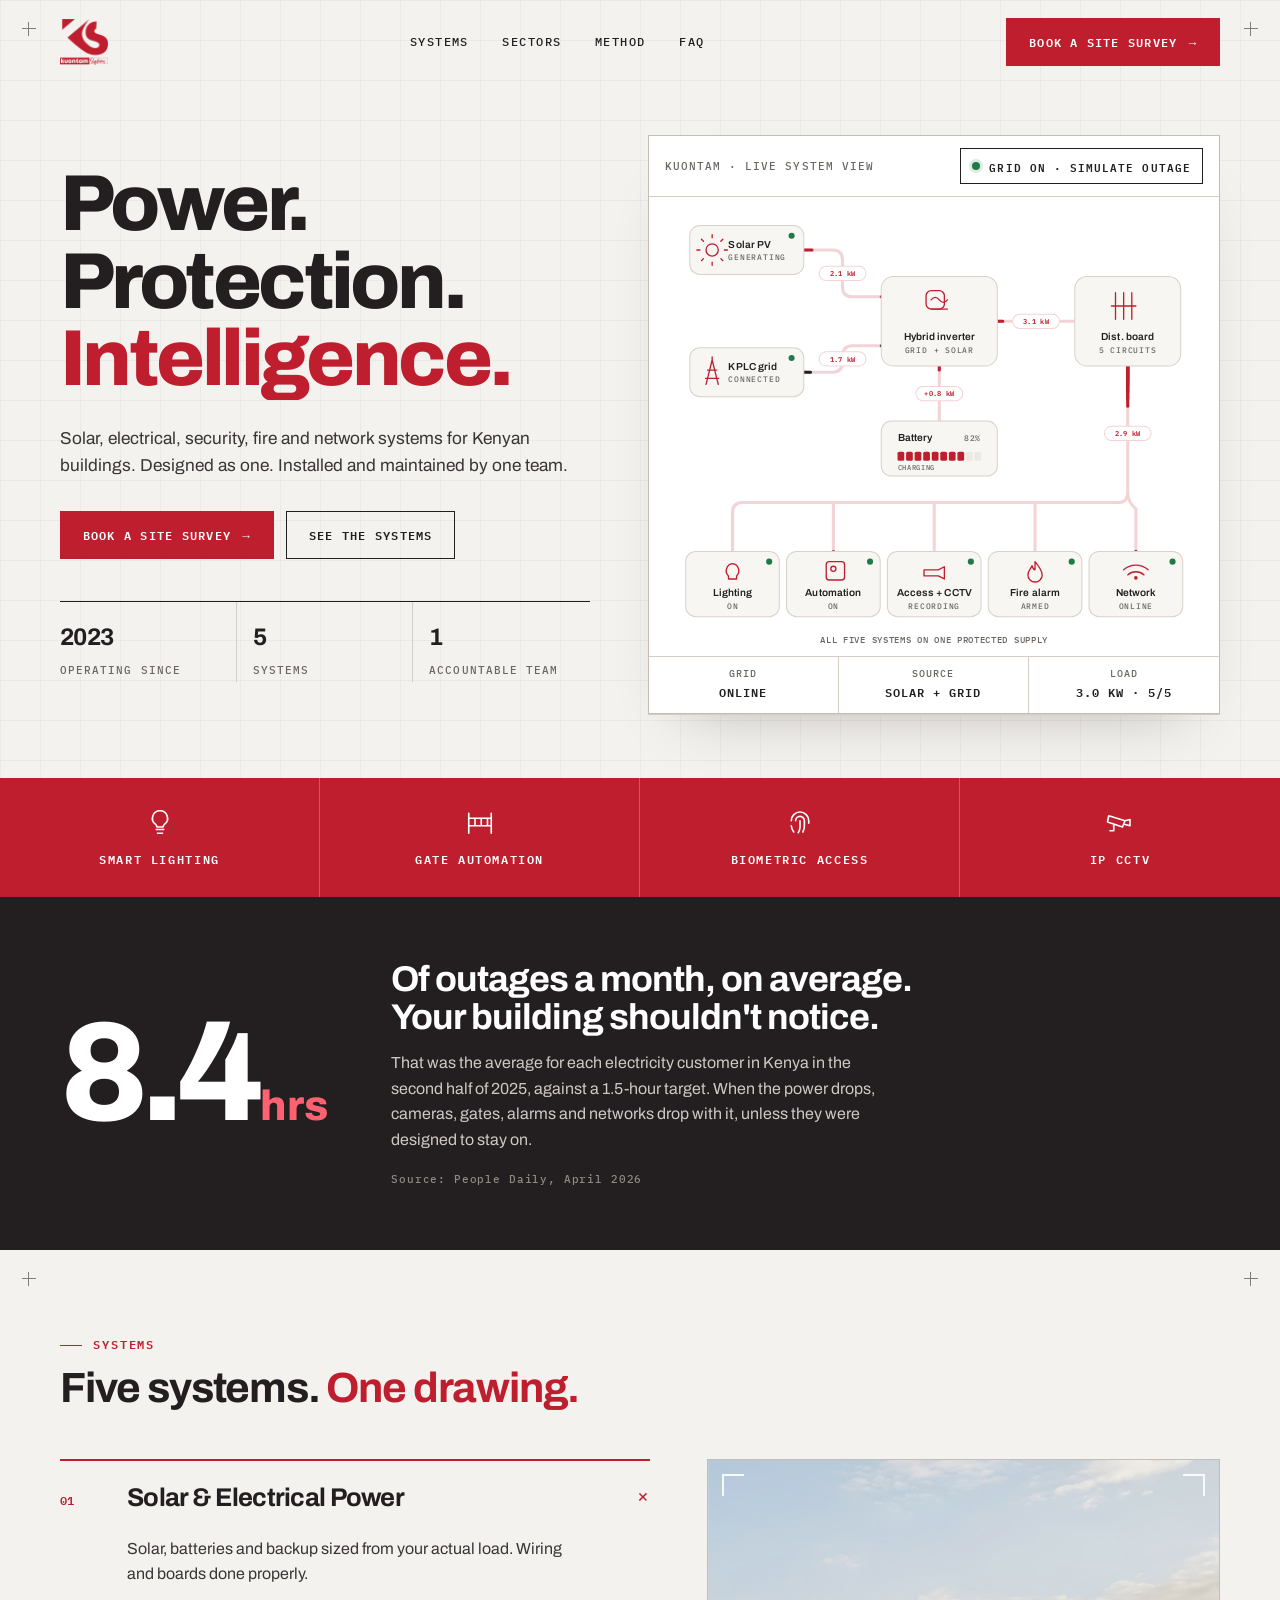
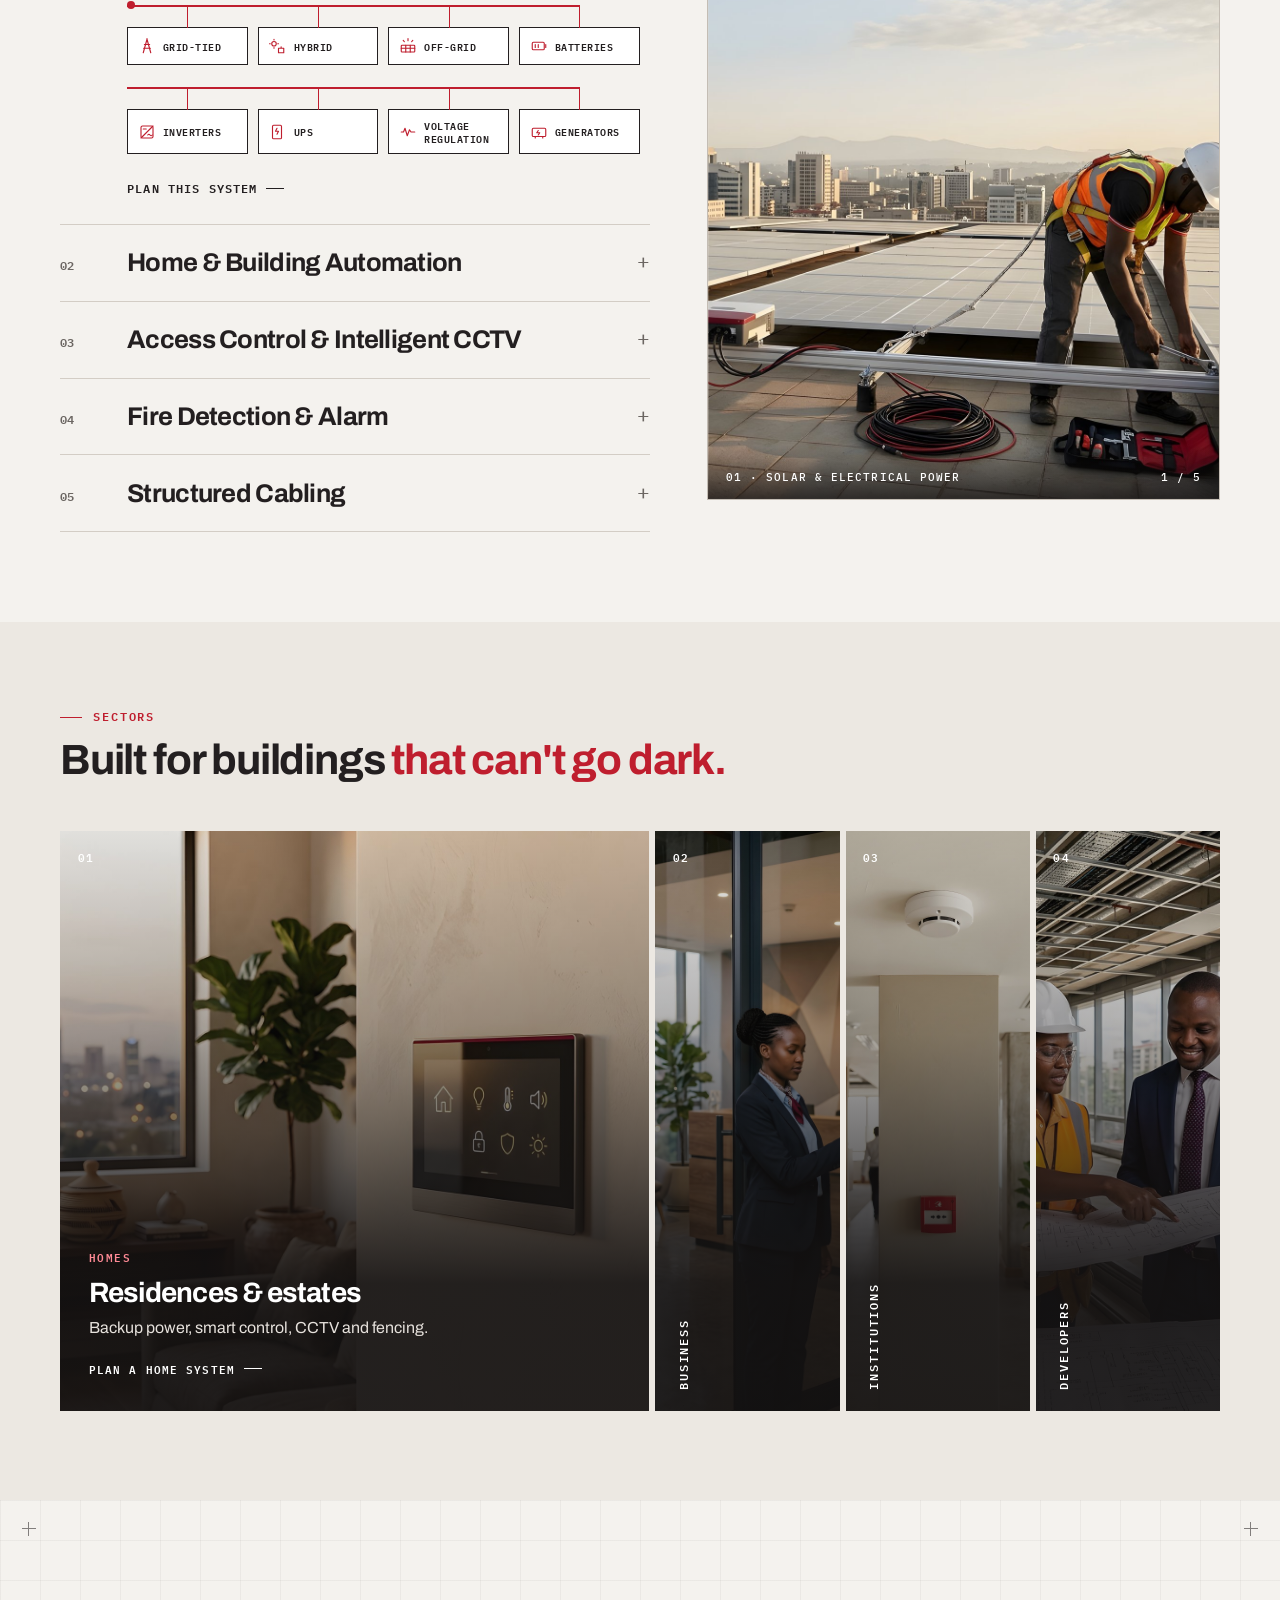
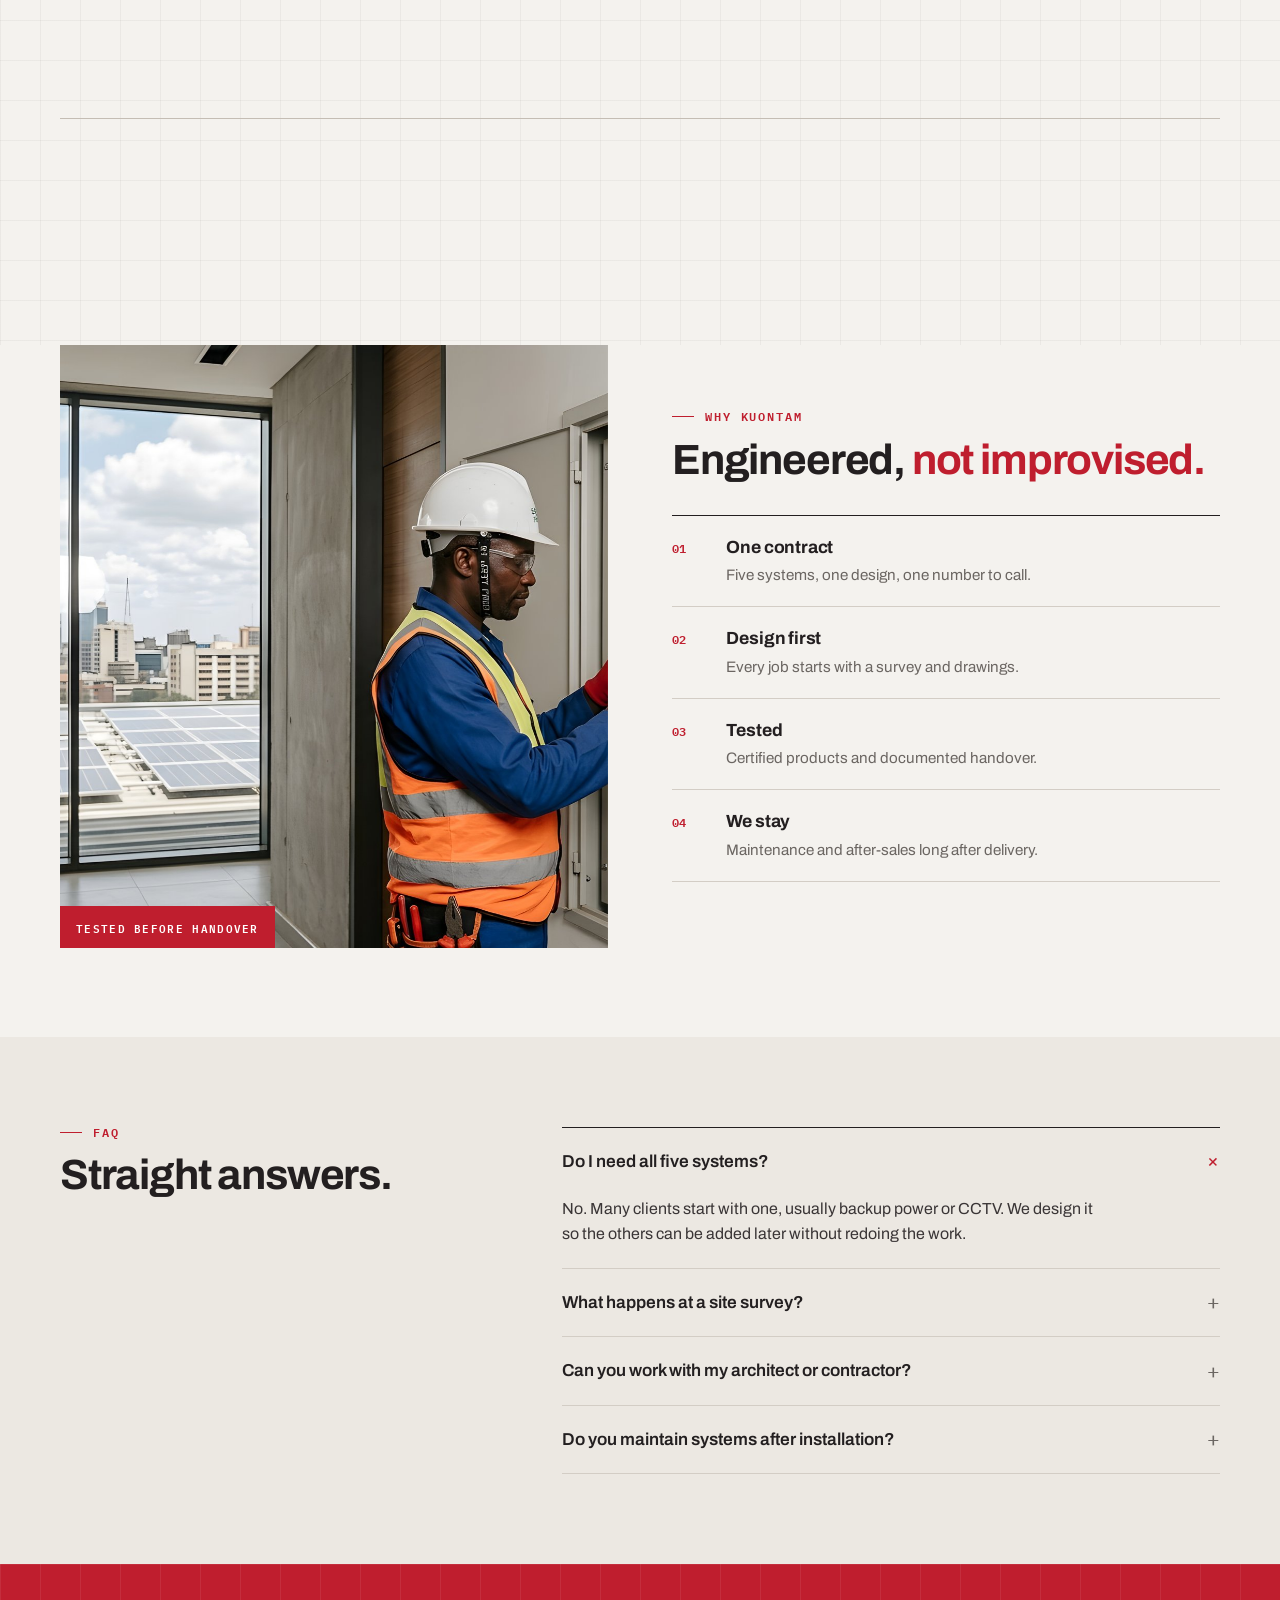
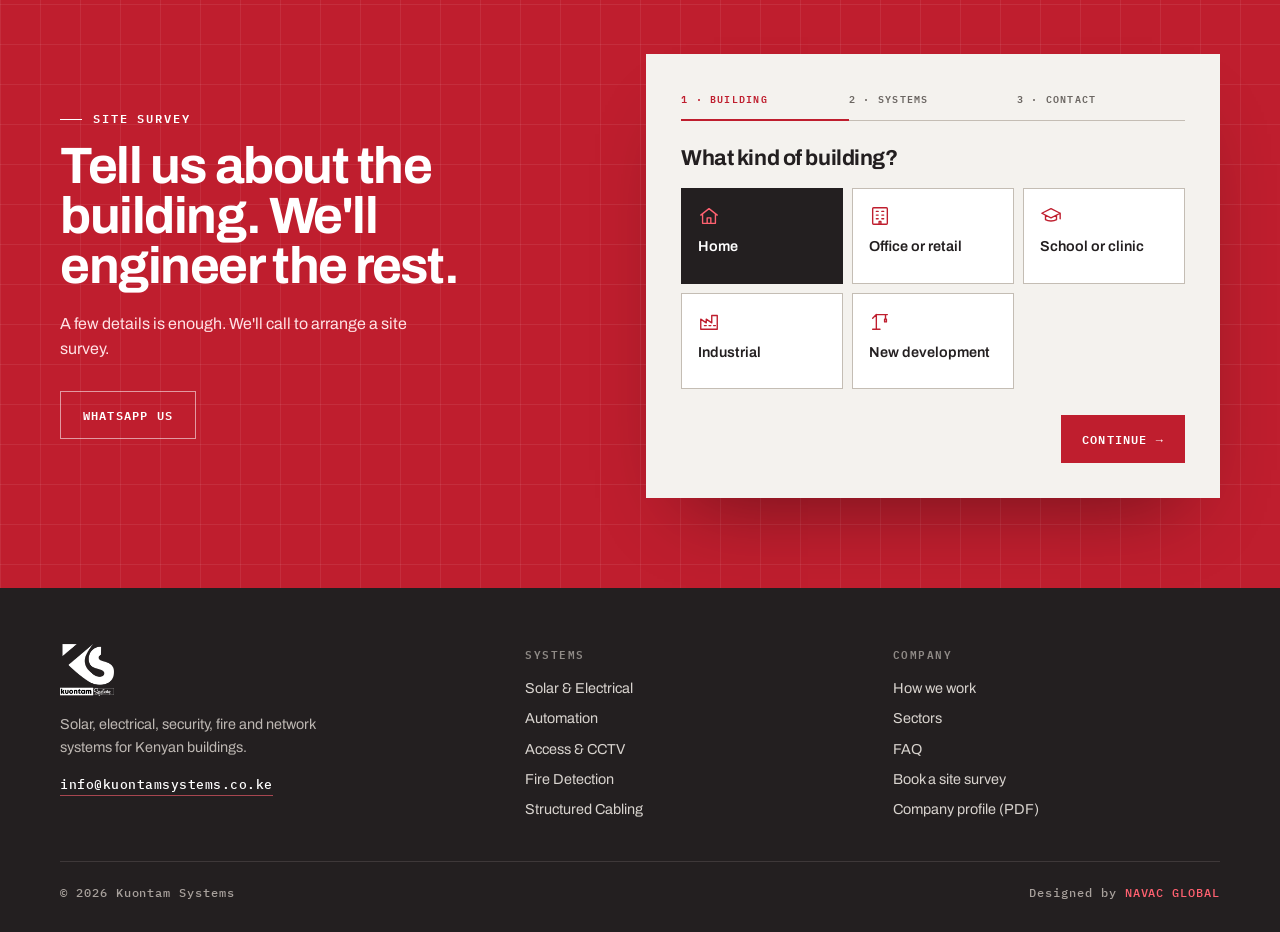
==== commit 5e29b5c1: "Move to kuontamsystems.co.ke; add info@ email to footer and profile Co-Authored-By: Claude Opus 5.5 " ====
--- a/public/index.html
+++ b/public/index.html
@@ -2,20 +2,20 @@
 <html lang="en"><head><meta charset="utf-8"><meta name="viewport" content="width=device-width,initial-scale=1,viewport-fit=cover">
 <title>Kuontam Systems · Power. Protection. Intelligence.</title>
 <meta name="description" content="Kuontam Systems designs and installs solar and electrical power, automation, access control and CCTV, fire detection and structured cabling for Kenyan buildings.">
-<link rel="canonical" href="https://kuontam.navac.co.ke/">
+<link rel="canonical" href="https://kuontamsystems.co.ke/">
 <meta property="og:type" content="website">
 <meta property="og:site_name" content="Kuontam Systems">
 <meta property="og:title" content="Kuontam Systems · Power. Protection. Intelligence.">
 <meta property="og:description" content="Solar, electrical, security, fire and network systems for Kenyan buildings. Designed as one. Installed and maintained by one team.">
-<meta property="og:url" content="https://kuontam.navac.co.ke/">
-<meta property="og:image" content="https://kuontam.navac.co.ke/og.jpg">
-<meta property="og:image:secure_url" content="https://kuontam.navac.co.ke/og.jpg">
+<meta property="og:url" content="https://kuontamsystems.co.ke/">
+<meta property="og:image" content="https://kuontamsystems.co.ke/og.jpg">
+<meta property="og:image:secure_url" content="https://kuontamsystems.co.ke/og.jpg">
 <meta property="og:image:type" content="image/jpeg">
 <meta property="og:image:width" content="1200">
 <meta property="og:image:height" content="630">
 <meta property="og:image:alt" content="Kuontam Systems: Power. Protection. Intelligence.">
 <meta name="twitter:card" content="summary_large_image">
-<meta name="twitter:image" content="https://kuontam.navac.co.ke/og.jpg">
+<meta name="twitter:image" content="https://kuontamsystems.co.ke/og.jpg">
 <meta name="theme-color" content="#BF1E2E">
 <link rel="icon" type="image/png" href="img/favicon.png">
 <link rel="stylesheet" href="fonts.css">
@@ -340,6 +340,8 @@
 .tblock a b{color:#ff6170}
 .fbrand img{height:52px;width:auto;margin-bottom:1.1rem}
 .fbrand p{max-width:34ch;color:#bdb7b2}
+.fbrand .fmail{display:inline-block;margin-top:1rem;font:500 .8rem var(--mono);letter-spacing:.04em;color:#fff;border-bottom:1px solid rgba(255,97,112,.6);padding-bottom:2px;transition:color .3s,border-color .3s}
+.fbrand .fmail:hover{color:#ff6170;border-color:#ff6170}
 .fcol summary{list-style:none;pointer-events:none}
 .fcol summary::-webkit-details-marker{display:none}
 .fcol summary h4{display:flex;justify-content:space-between;align-items:center}
@@ -578,7 +580,7 @@
 
 <footer><div class="wrap">
   <div class="top">
-    <div class="fbrand"><img src="img/logo_white.png" alt="Kuontam Systems"><p>Solar, electrical, security, fire and network systems for Kenyan buildings.</p></div>
+    <div class="fbrand"><img src="img/logo_white.png" alt="Kuontam Systems"><p>Solar, electrical, security, fire and network systems for Kenyan buildings.</p><a class="fmail" href="mailto:info@kuontamsystems.co.ke">info@kuontamsystems.co.ke</a></div>
     <details class="fcol" open><summary><h4>Systems</h4></summary><ul><li><a href="#systems">Solar &amp; Electrical</a></li><li><a href="#systems">Automation</a></li><li><a href="#systems">Access &amp; CCTV</a></li><li><a href="#systems">Fire Detection</a></li><li><a href="#systems">Structured Cabling</a></li></ul></details>
     <details class="fcol" open><summary><h4>Company</h4></summary><ul><li><a href="#method">How we work</a></li><li><a href="#sectors">Sectors</a></li><li><a href="#faq">FAQ</a></li><li><a href="#survey">Book a site survey</a></li><li><a href="profile/kuontam-company-profile.pdf" data-profile>Company profile (PDF)</a></li></ul></details>
   </div>
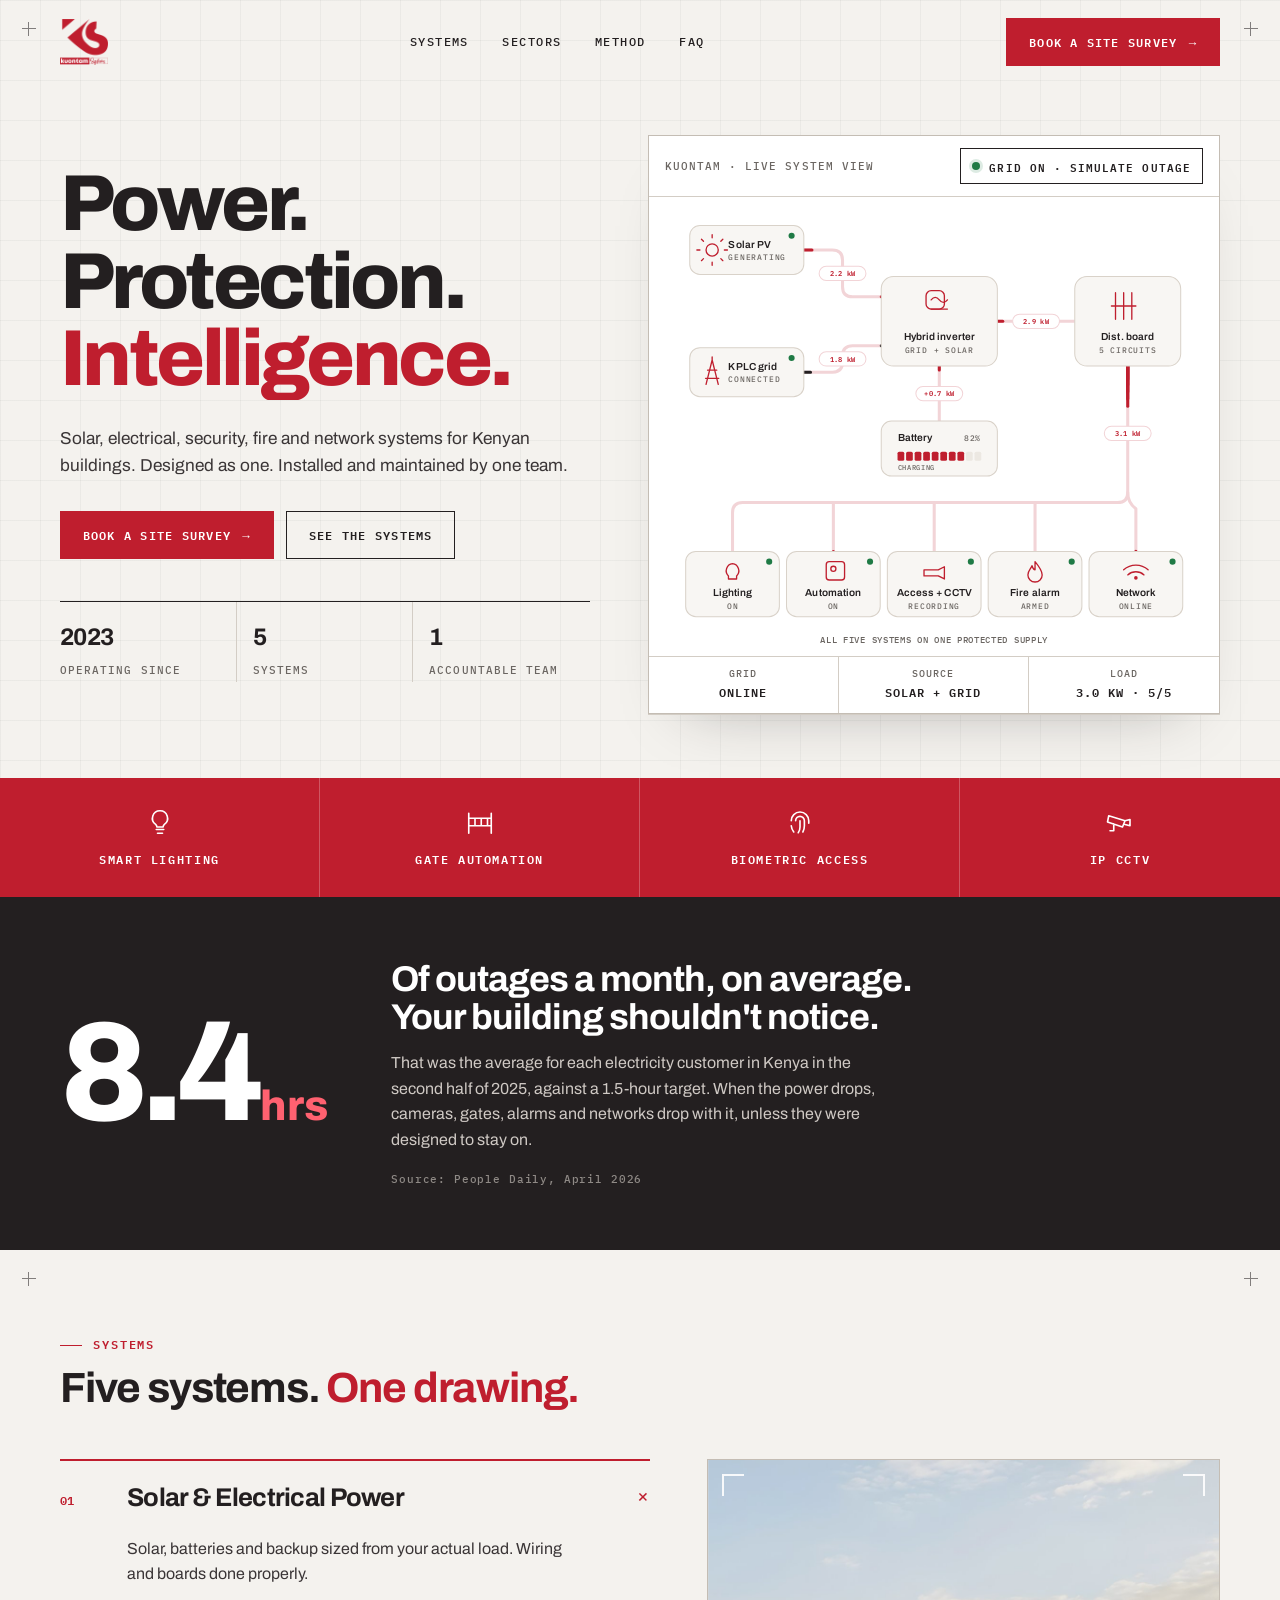
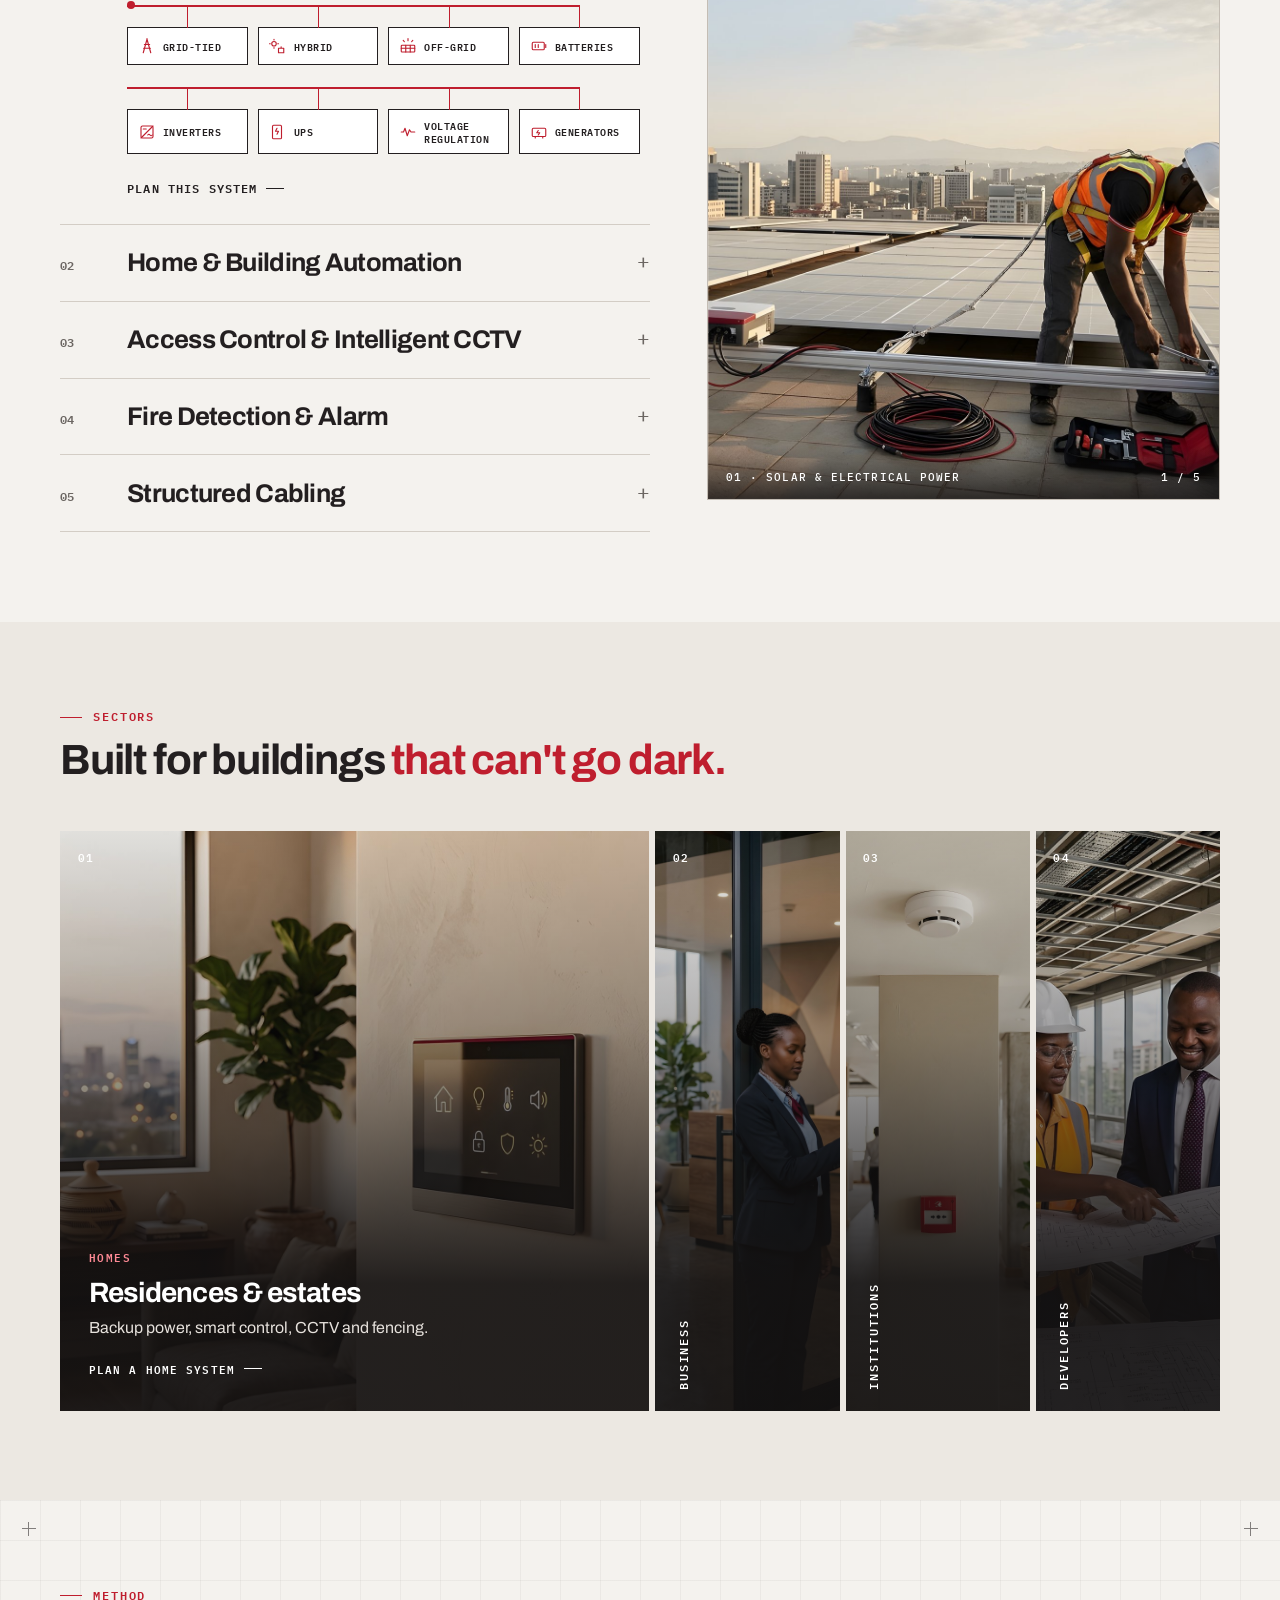
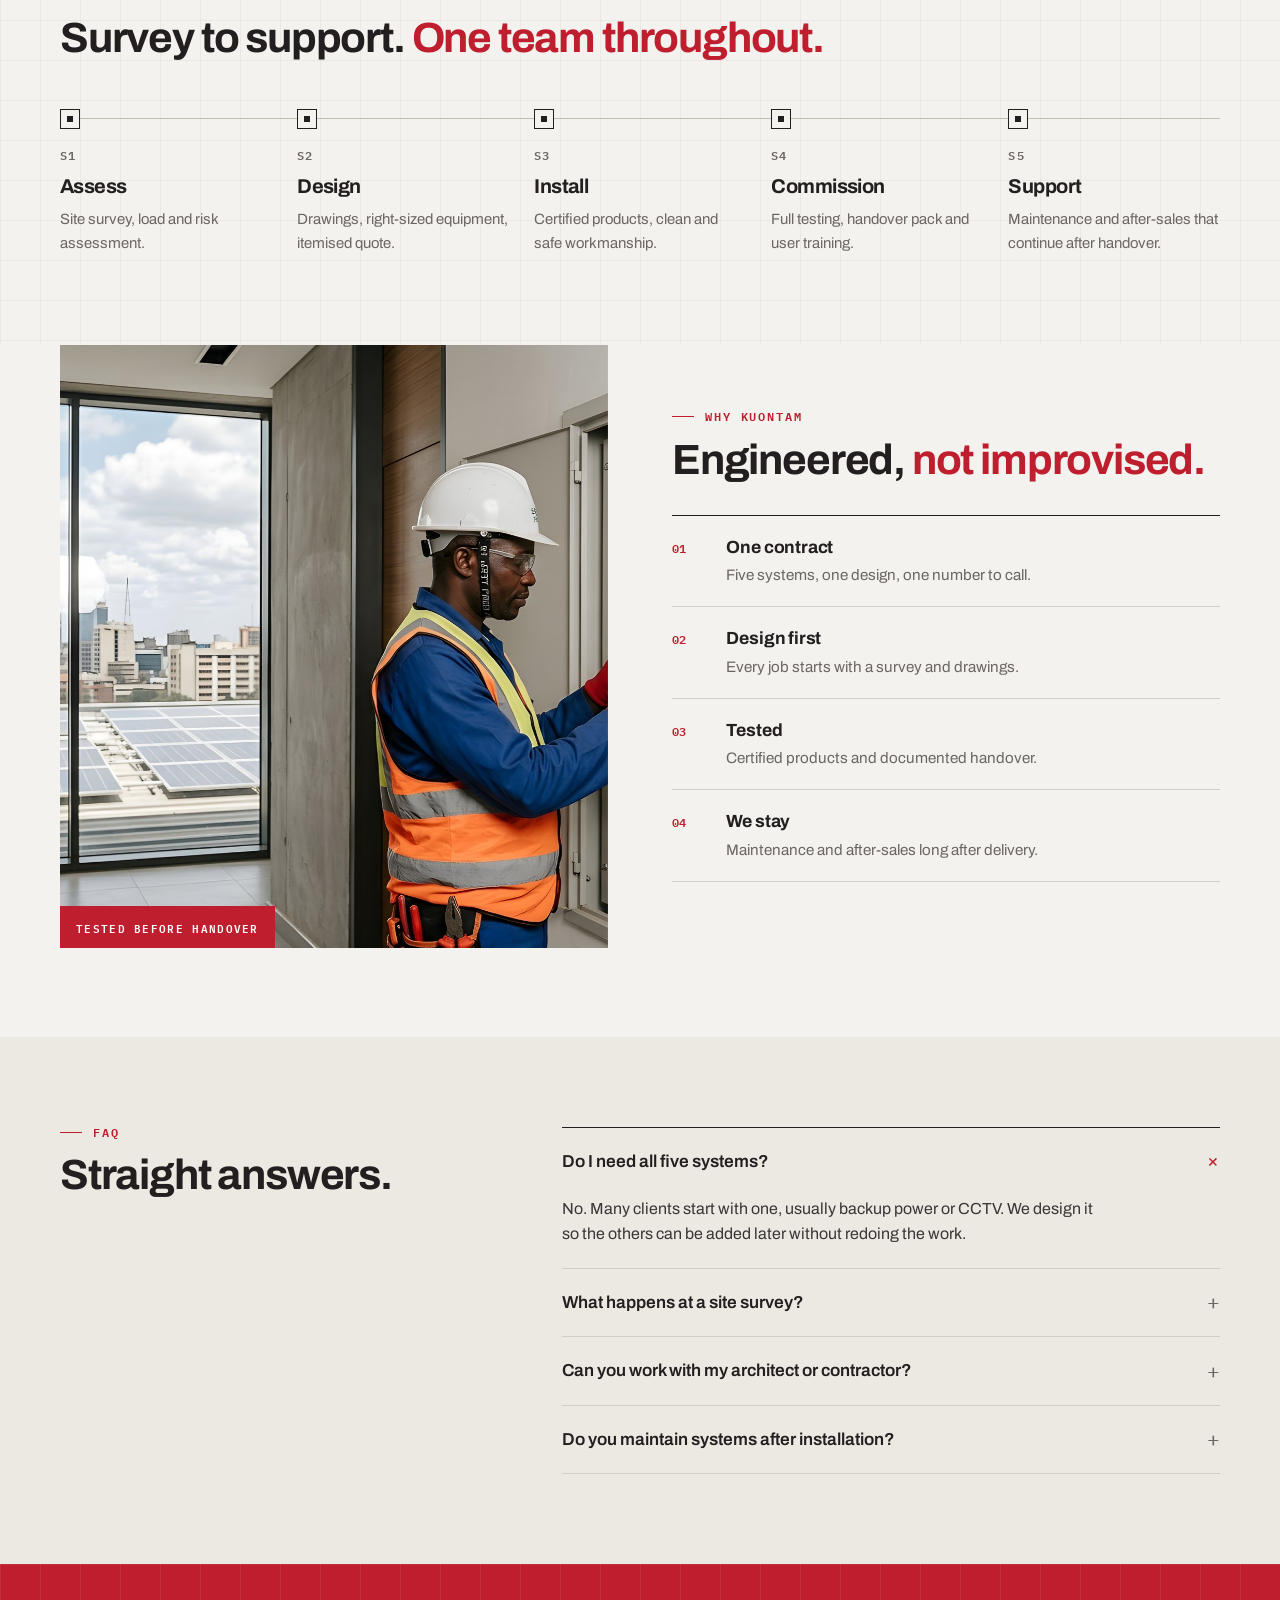
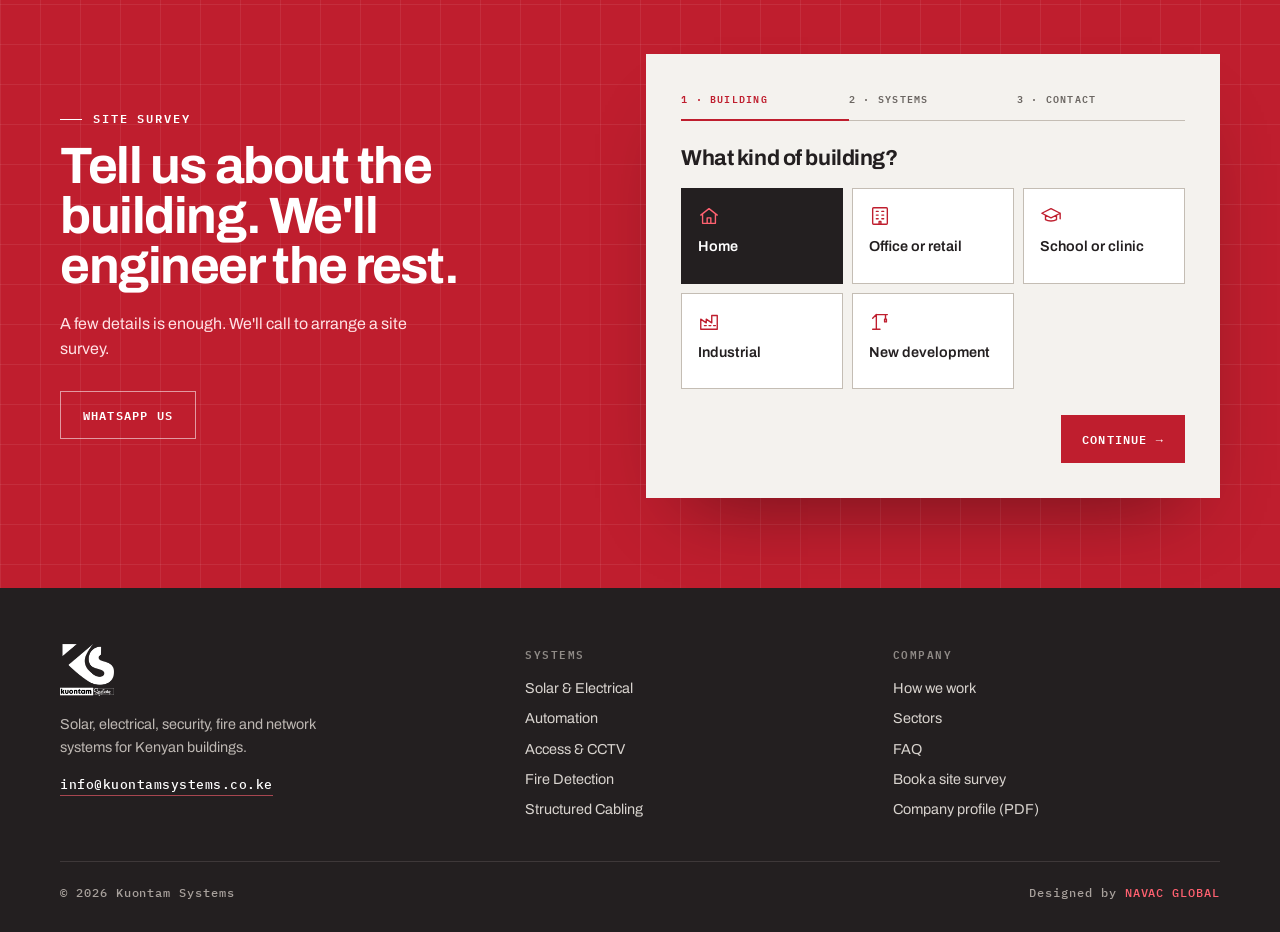
==== commit 6181c248: "Survey form: deliver requests to info@kuontamsystems.co.ke via send.php Co-Authored-By: Claude Opus " ====
--- a/public/index.html
+++ b/public/index.html
@@ -322,6 +322,10 @@
 .fa .next,.fa .sub{background:var(--red);color:#fff;margin-left:auto;transition:background .4s}
 .fa .next:hover,.fa .sub:hover{background:var(--ink)}
 .fa .ok{font:600 .76rem var(--mono);color:var(--ok);margin-top:1rem}
+.fa .err{font:600 .76rem var(--mono);color:var(--red);margin-top:1rem}
+.fa .err a{text-decoration:underline}
+.fa .hp{position:absolute;left:-9999px;width:1px;height:1px;overflow:hidden}
+.fa .f.bad input{border-color:var(--red)}
 @media(max-width:520px){.fa .two{grid-template-columns:1fr}}
 @media(max-width:900px){.quote .wrap{grid-template-columns:1fr}}
 
@@ -574,7 +578,9 @@
  <fieldset class="st" data-s="2" hidden><legend>Which systems do you need?</legend><div class="tiles"><label><input type="checkbox" id="sy0" checked><span><svg class="i" viewBox="0 0 24 24" aria-hidden="true"><circle cx="12" cy="12" r="4"/><path d="M12 2v2M12 20v2M2 12h2M20 12h2M4.9 4.9l1.4 1.4M17.7 17.7l1.4 1.4M4.9 19.1l1.4-1.4M17.7 6.3l1.4-1.4"/></svg>Solar &amp; power</span></label><label><input type="checkbox" id="sy1" ><span><svg class="i" viewBox="0 0 24 24" aria-hidden="true"><rect x="7" y="2" width="10" height="20" rx="2"/><circle cx="12" cy="9" r="2.5"/><path d="M10 16h4"/></svg>Automation</span></label><label><input type="checkbox" id="sy2" ><span><svg class="i" viewBox="0 0 24 24" aria-hidden="true"><path d="M3 7l13 4-2 5-12-4zM16 11l4-1v5l-4-1M7 13.5V19H4"/></svg>Access &amp; CCTV</span></label><label><input type="checkbox" id="sy3" ><span><svg class="i" viewBox="0 0 24 24" aria-hidden="true"><path d="M12 3c3 4 5 6.5 5 10a5 5 0 0 1-10 0c0-2.5 1.5-4 2.5-6 .8 2 1.6 3 2.5 3z"/></svg>Fire</span></label><label><input type="checkbox" id="sy4" ><span><svg class="i" viewBox="0 0 24 24" aria-hidden="true"><path d="M5 3v5a3 3 0 0 0 3 3h8a3 3 0 0 1 3 3v7M3 3h4M17 21h4"/></svg>Cabling</span></label></div></fieldset>
  <fieldset class="st" data-s="3" hidden><legend>How do we reach you?</legend><div class="two"><label class="f"><span>Your name</span><input id="q-name" autocomplete="name"></label><label class="f"><span>Phone or WhatsApp</span><input id="q-phone" type="tel" autocomplete="tel"></label><label class="f full"><span>Location</span><input id="q-loc" placeholder="e.g. Karen, Nairobi"></label></div></fieldset>
  <div class="nav"><button type="button" class="back" hidden>← Back</button><button type="button" class="next">Continue →</button><button type="submit" class="sub" hidden>Request site survey →</button></div>
- <p class="ok" role="status" hidden>Request received. We'll call you to book the survey. (Prototype: nothing was sent.)</p>
+ <label class="hp" aria-hidden="true">Website<input name="company_site" tabindex="-1" autocomplete="off"></label>
+ <p class="ok" role="status" hidden>Request received. We'll call you to book the survey.</p>
+ <p class="err" role="alert" hidden></p>
 </form>
 </div></section>
 
@@ -666,7 +672,24 @@
 const showA=()=>{fa.querySelectorAll('.st').forEach(f=>f.hidden=+f.dataset.s!==st);fa.querySelectorAll('.steps span').forEach((x,k)=>x.classList.toggle('on',k<st));fa.querySelector('.bar').style.width=(st*33.34)+'%';
  fa.querySelector('.back').hidden=st===1;fa.querySelector('.next').hidden=st===3;fa.querySelector('.sub').hidden=st!==3};
 fa.querySelector('.next').onclick=()=>{st=Math.min(3,st+1);showA()};fa.querySelector('.back').onclick=()=>{st=Math.max(1,st-1);showA()};
-fa.addEventListener('submit',e=>{e.preventDefault();fa.querySelector('.ok').hidden=false});
+const faT0=Date.now(),faEnd=/^(www\.)?kuontamsystems\.co\.ke$/.test(location.hostname)?'/send.php':'https://kuontamsystems.co.ke/send.php';
+fa.addEventListener('submit',async e=>{e.preventDefault();
+  const ok=fa.querySelector('.ok'),er=fa.querySelector('.err'),sb=fa.querySelector('.sub'),v=id=>fa.querySelector(id).value.trim();
+  ok.hidden=er.hidden=true;fa.querySelectorAll('.f').forEach(f=>f.classList.remove('bad'));
+  const name=v('#q-name'),phone=v('#q-phone');
+  if(name.length<2){fa.querySelector('#q-name').closest('.f').classList.add('bad');fa.querySelector('#q-name').focus();return}
+  if(!/^\+?[0-9 ()-]{7,20}$/.test(phone)){fa.querySelector('#q-phone').closest('.f').classList.add('bad');fa.querySelector('#q-phone').focus();return}
+  const d=new FormData(),txt=i=>i.closest('label').querySelector('span').textContent.trim();
+  d.append('building',txt(fa.querySelector('input[name=bt]:checked')));
+  fa.querySelectorAll('input[type=checkbox]:checked').forEach(c=>d.append('systems[]',txt(c)));
+  d.append('name',name);d.append('phone',phone);d.append('location',v('#q-loc'));
+  d.append('company_site',fa.querySelector('[name=company_site]').value);d.append('elapsed',Date.now()-faT0);
+  const lbl=sb.textContent;sb.disabled=true;sb.textContent='Sending…';
+  try{const r=await fetch(faEnd,{method:'POST',body:d});const j=await r.json().catch(()=>({}));
+    if(r.ok&&j.ok){ok.hidden=false;fa.querySelectorAll('.st input[type=text],.st input:not([type])').forEach(i=>i.value='');fa.querySelectorAll('#q-name,#q-phone,#q-loc').forEach(i=>i.value='')}
+    else throw new Error(j.message||'')}
+  catch(x){er.innerHTML=(x.message&&x.message!=='Failed to fetch'?x.message+' ':'Could not send right now. ')+'Email <a href="mailto:info@kuontamsystems.co.ke">info@kuontamsystems.co.ke</a>.';er.hidden=false}
+  finally{sb.disabled=false;sb.textContent=lbl}});
 /* sector panels */
 const pns=$$('.pn');let pi=0,ptouch=false;const pset=i=>{pi=i;pns.forEach((a,k)=>a.classList.toggle('on',k===i))};
 pns.forEach((a,k)=>{a.addEventListener('mouseenter',()=>{ptouch=true;pset(k)});a.addEventListener('focus',()=>{ptouch=true;pset(k)})});
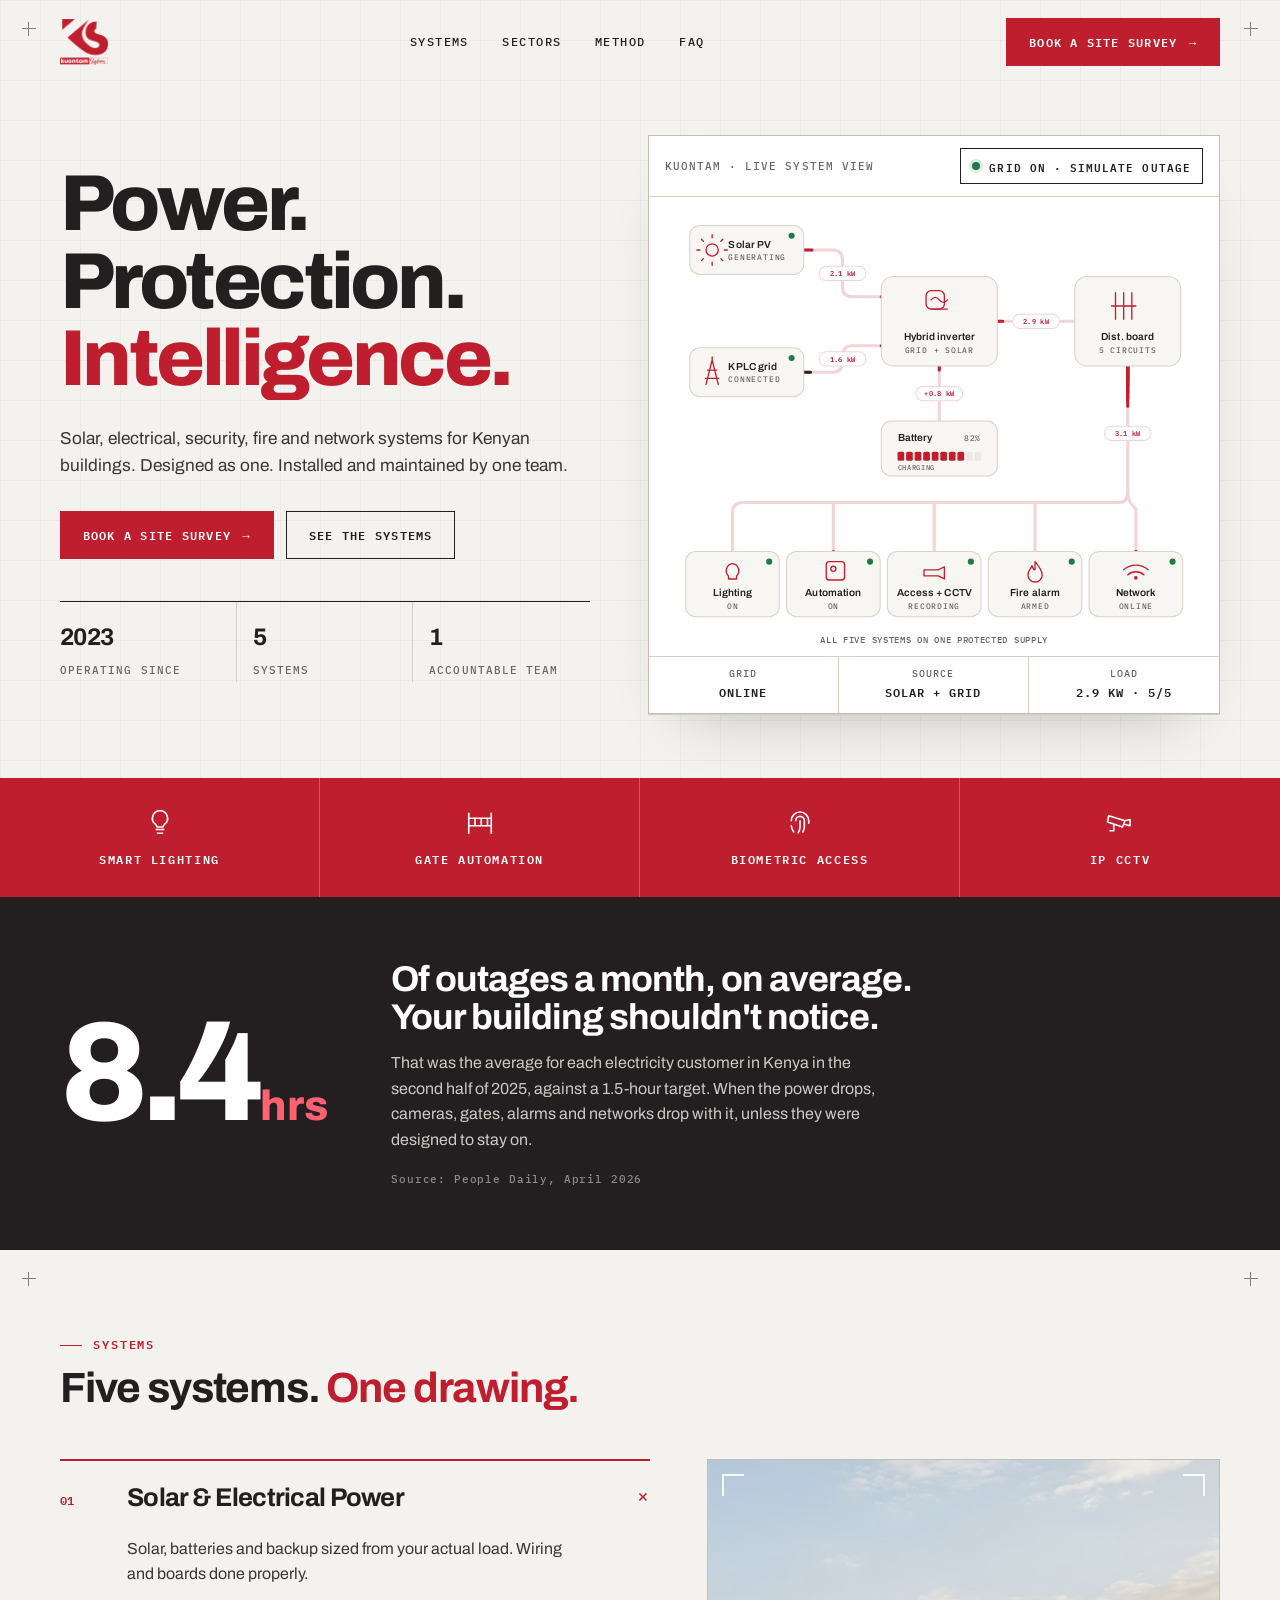
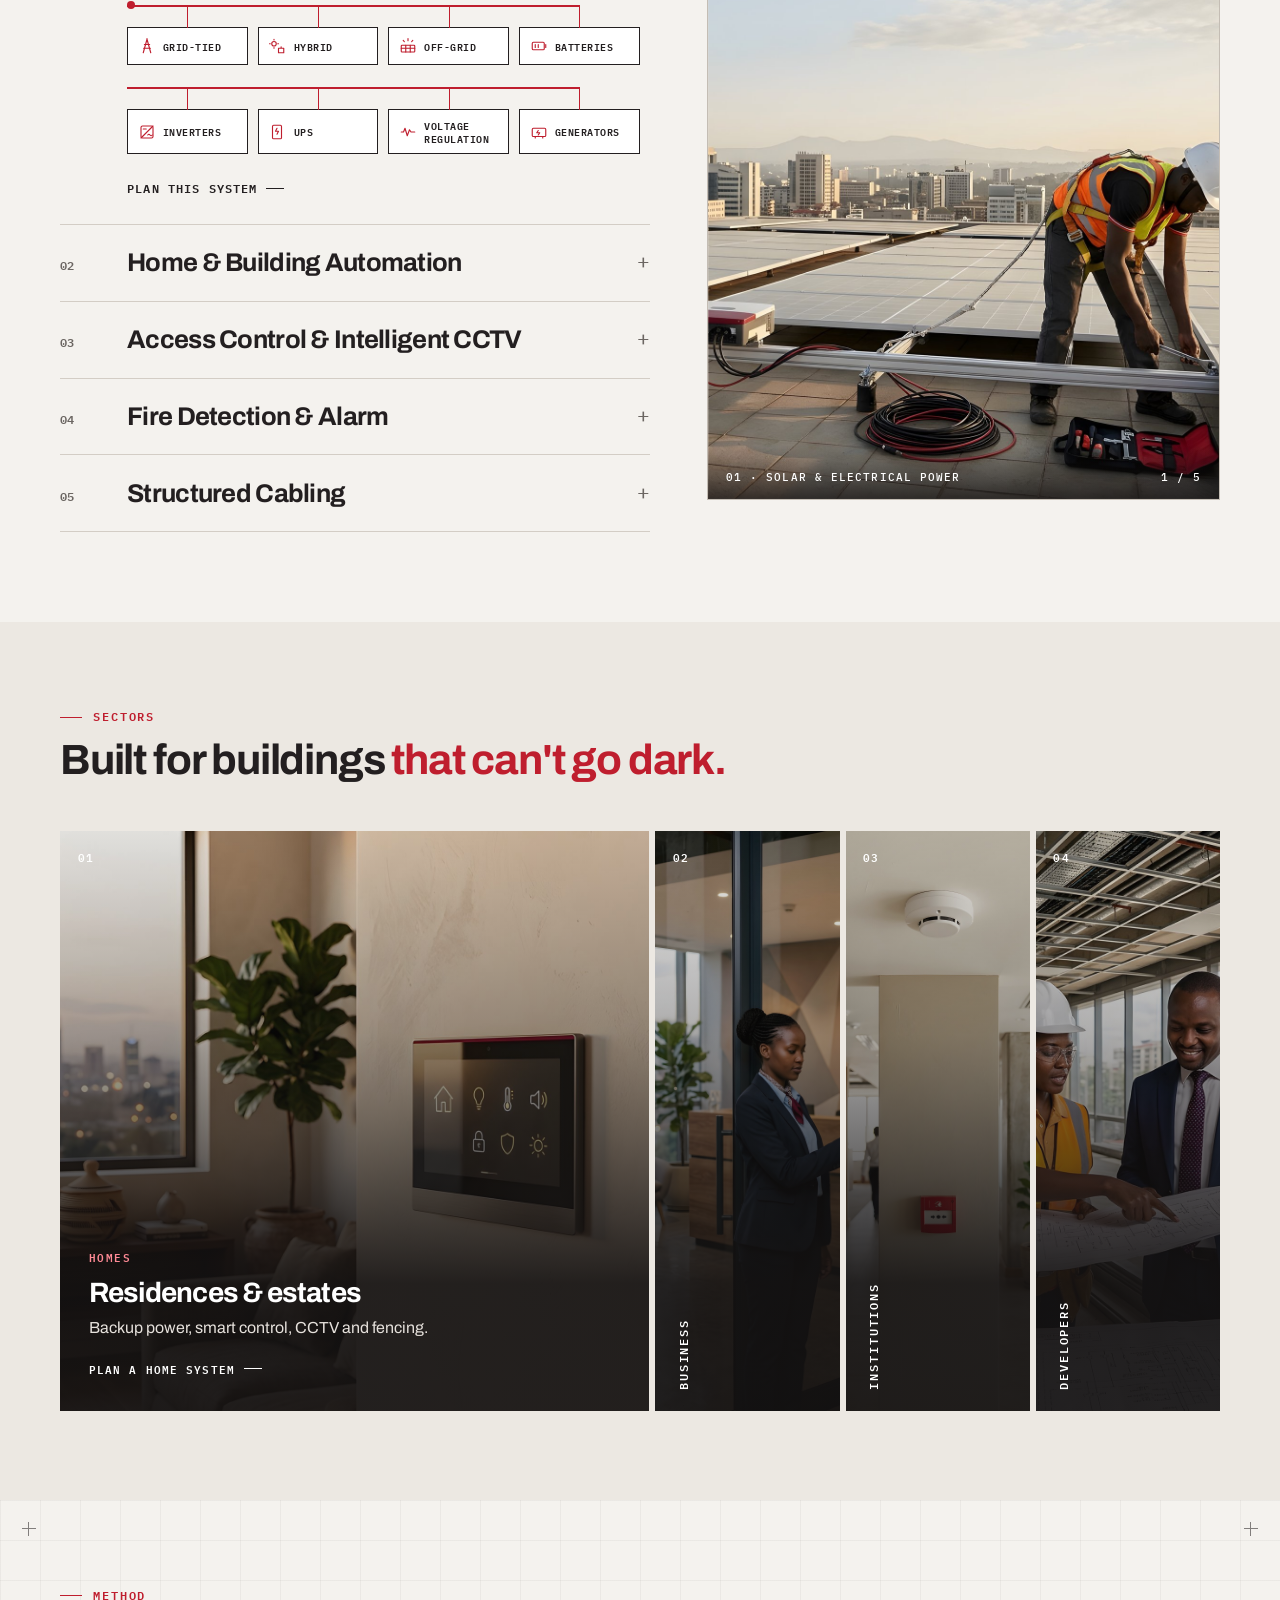
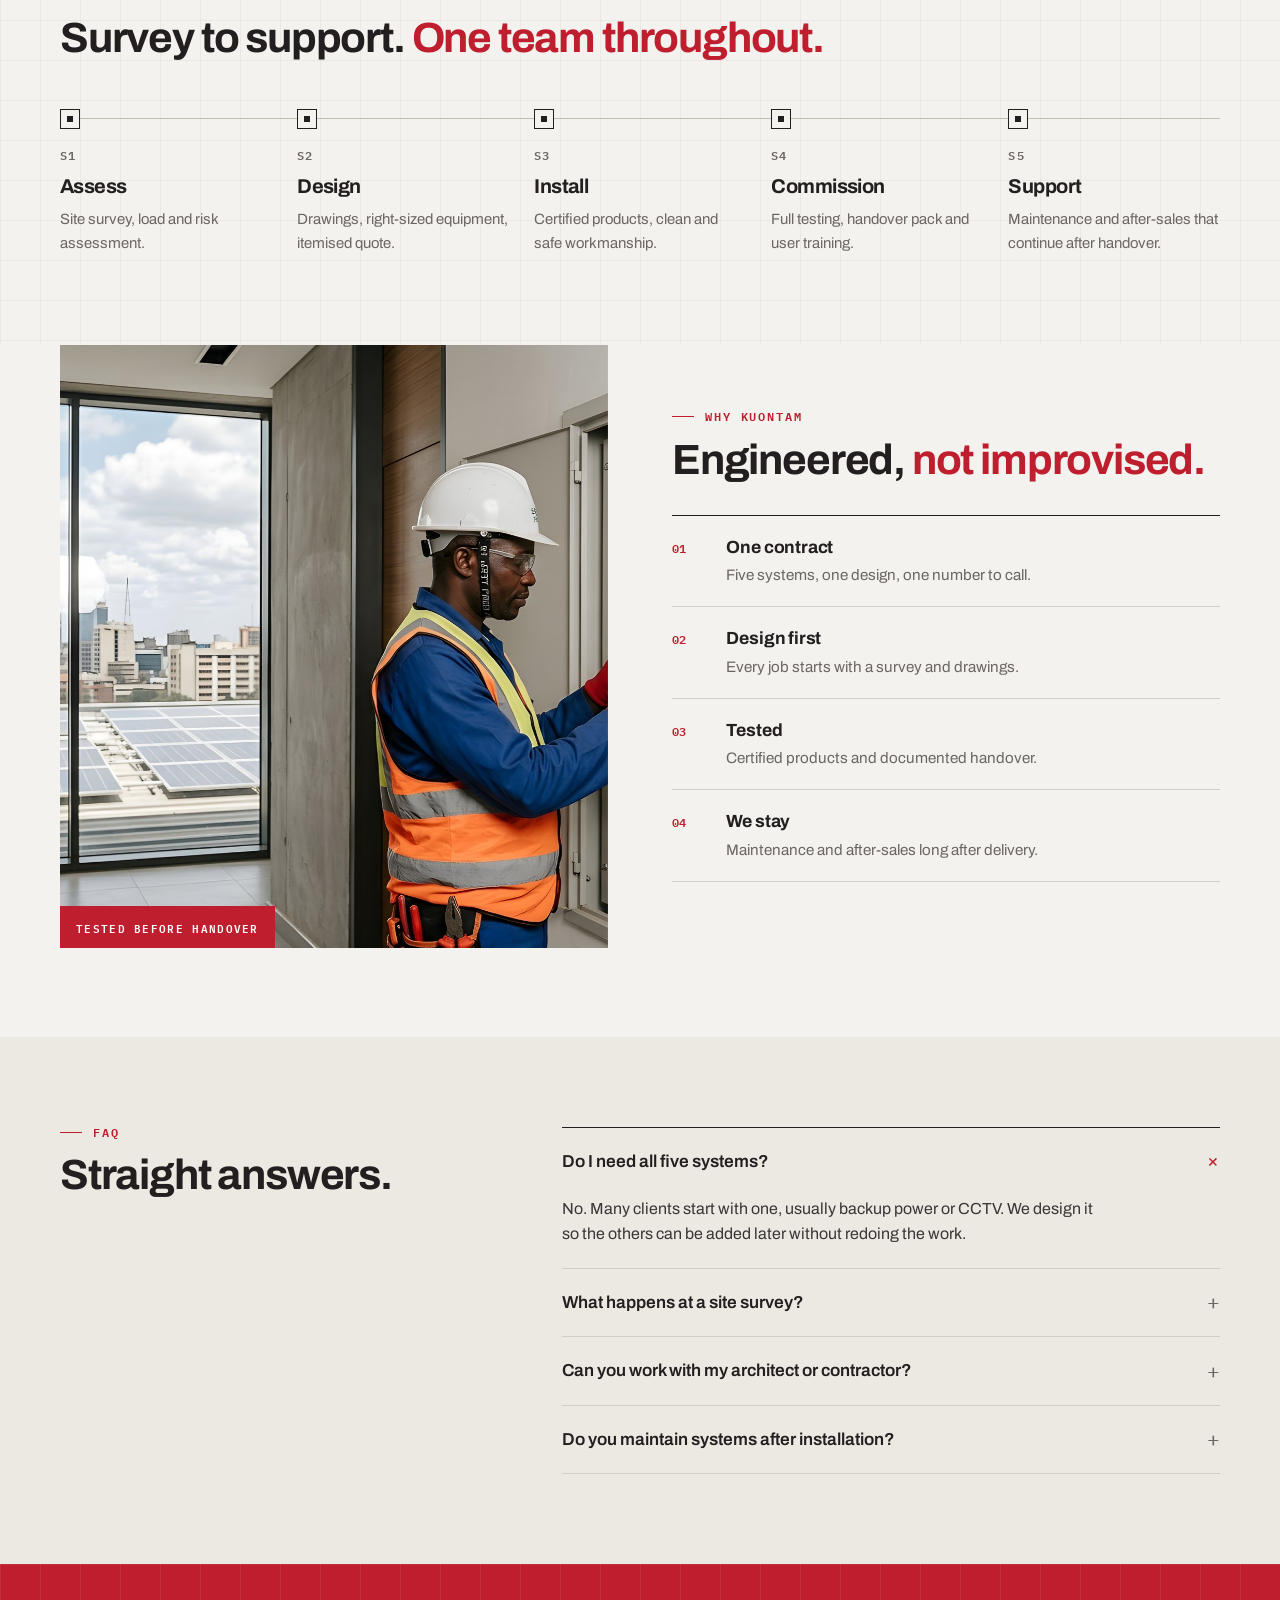
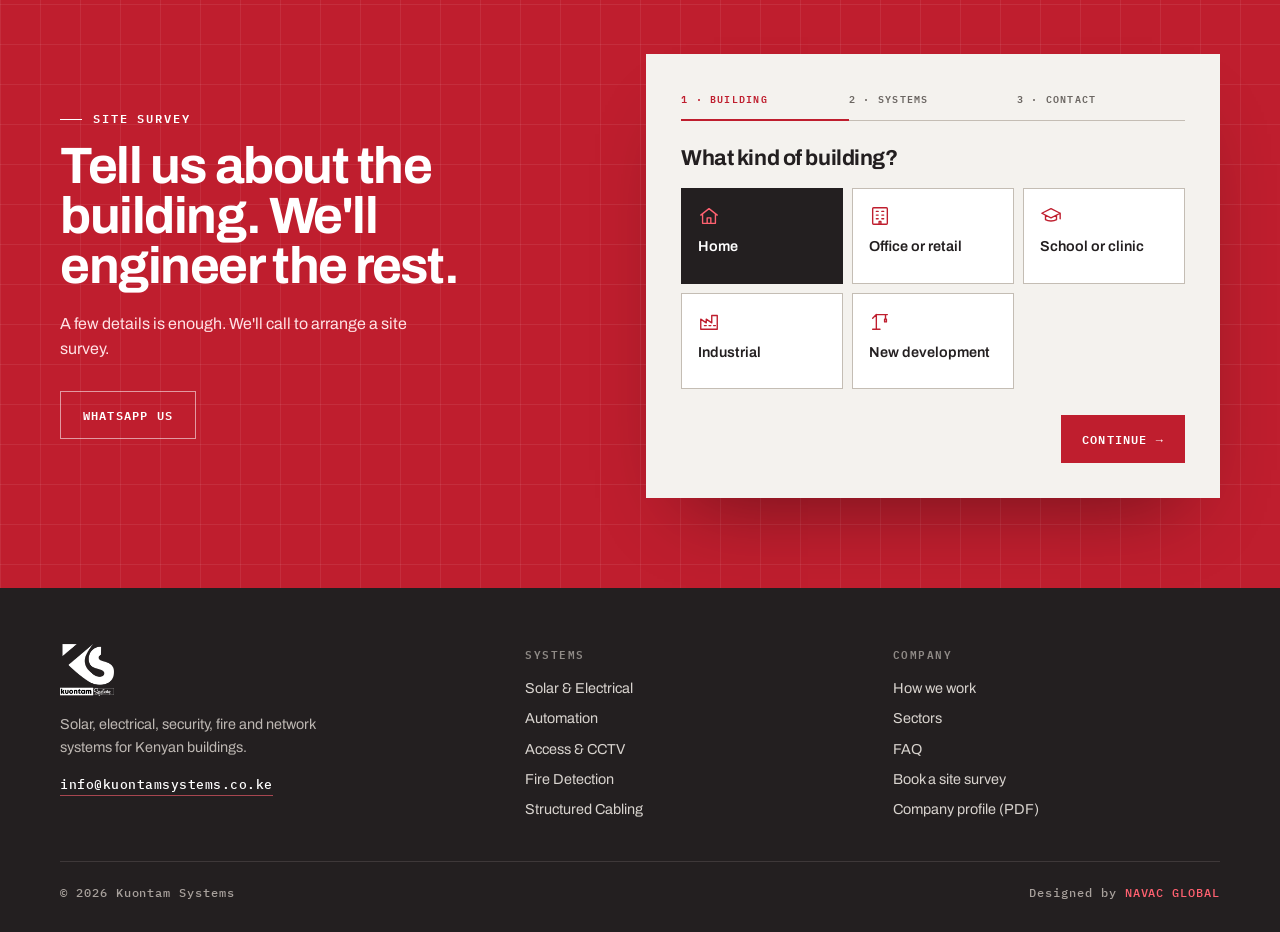
==== commit 96ed0bf8: "SEO: robots.txt, sitemap.xml, JSON-LD, Search Console verification Co-Authored-By: Claude Opus 5.5 <" ====
--- a/public/index.html
+++ b/public/index.html
@@ -3,6 +3,7 @@
 <title>Kuontam Systems · Power. Protection. Intelligence.</title>
 <meta name="description" content="Kuontam Systems designs and installs solar and electrical power, automation, access control and CCTV, fire detection and structured cabling for Kenyan buildings.">
 <link rel="canonical" href="https://kuontamsystems.co.ke/">
+<script type="application/ld+json">{"@context":"https://schema.org","@type":"Electrician","@id":"https://kuontamsystems.co.ke/#business","name":"Kuontam Systems","legalName":"Kuontam Systems Limited","url":"https://kuontamsystems.co.ke/","logo":"https://kuontamsystems.co.ke/img/logo_red_w.png","image":"https://kuontamsystems.co.ke/og.jpg","email":"info@kuontamsystems.co.ke","description":"Kuontam Systems designs and installs solar and electrical power, automation, access control and CCTV, fire detection and structured cabling for Kenyan buildings.","slogan":"Power. Protection. Intelligence.","foundingDate":"2023","address":{"@type":"PostalAddress","postOfficeBoxNumber":"9129","postalCode":"00200","addressLocality":"Nairobi","addressCountry":"KE"},"areaServed":{"@type":"Country","name":"Kenya"},"knowsAbout":["Solar power systems","Electrical installation","Building automation","Access control","CCTV","Fire detection and alarm systems","Structured cabling"]}</script>
 <meta property="og:type" content="website">
 <meta property="og:site_name" content="Kuontam Systems">
 <meta property="og:title" content="Kuontam Systems · Power. Protection. Intelligence.">
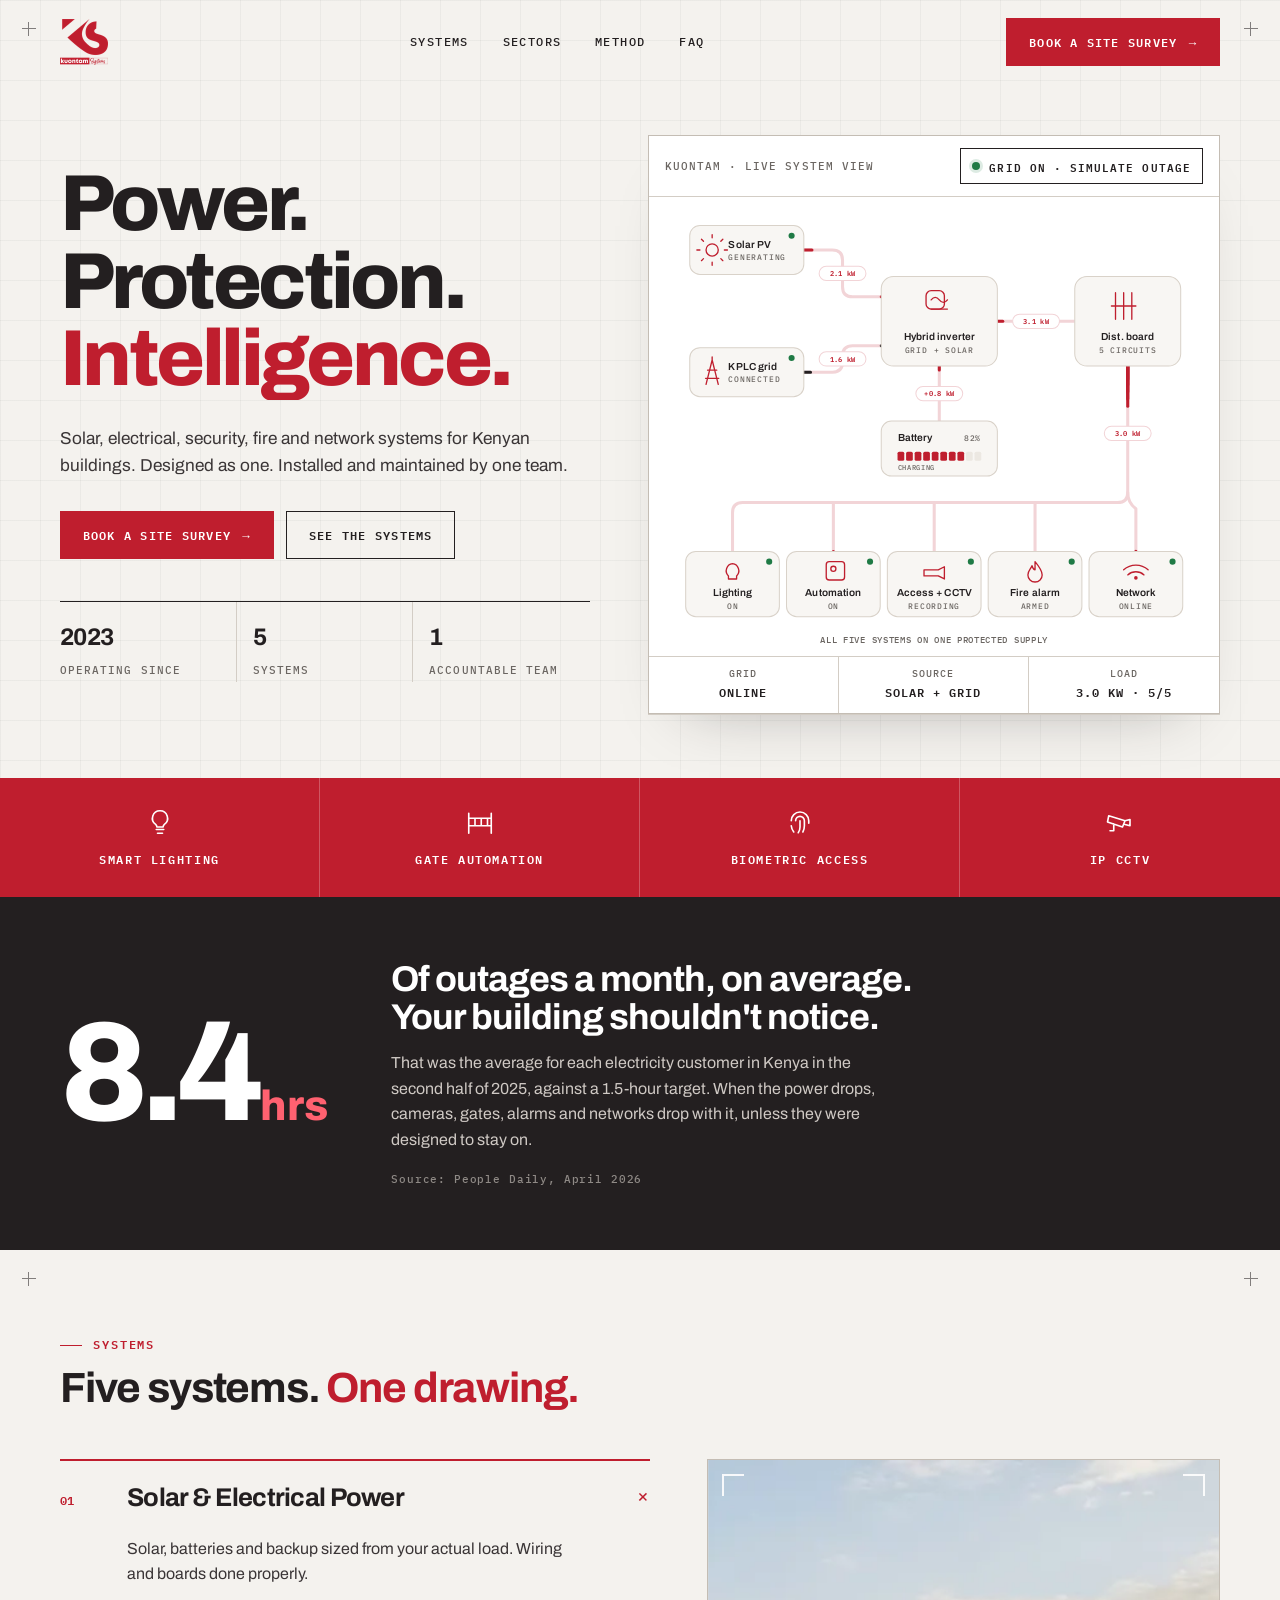
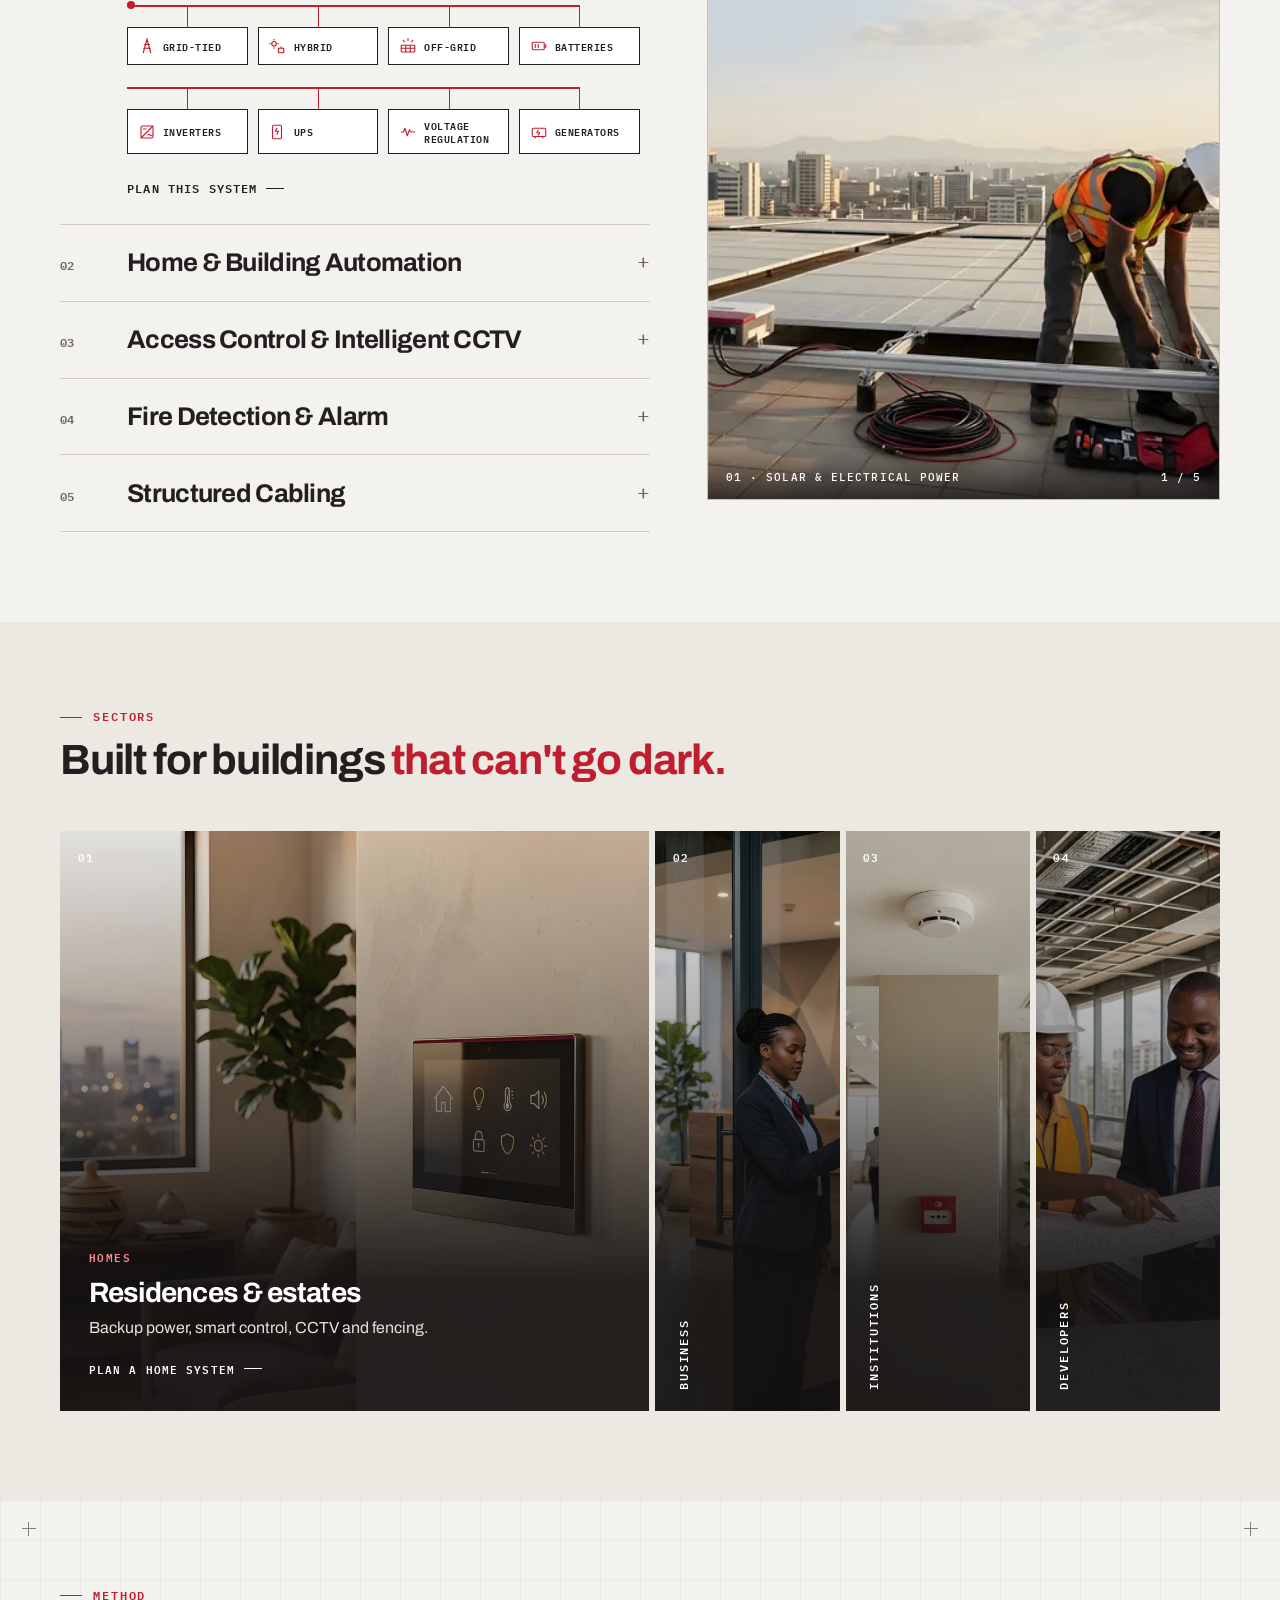
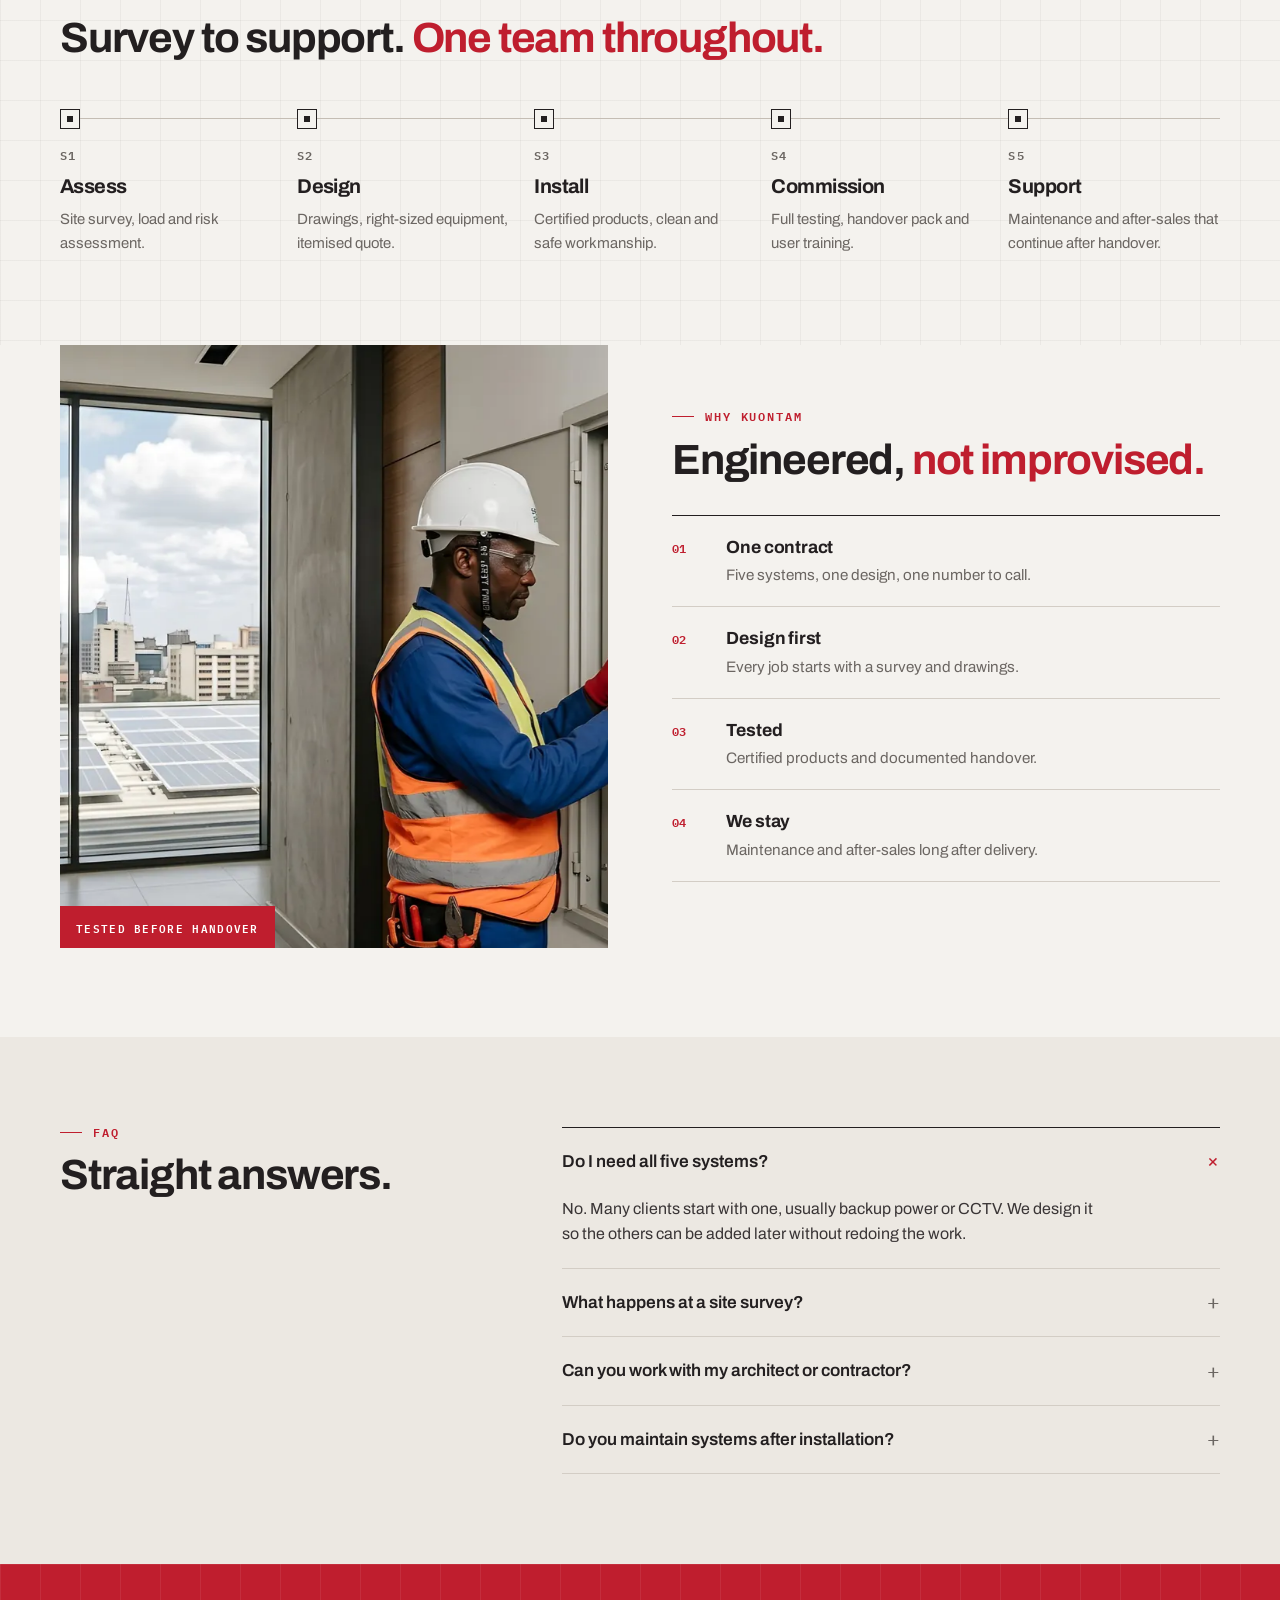
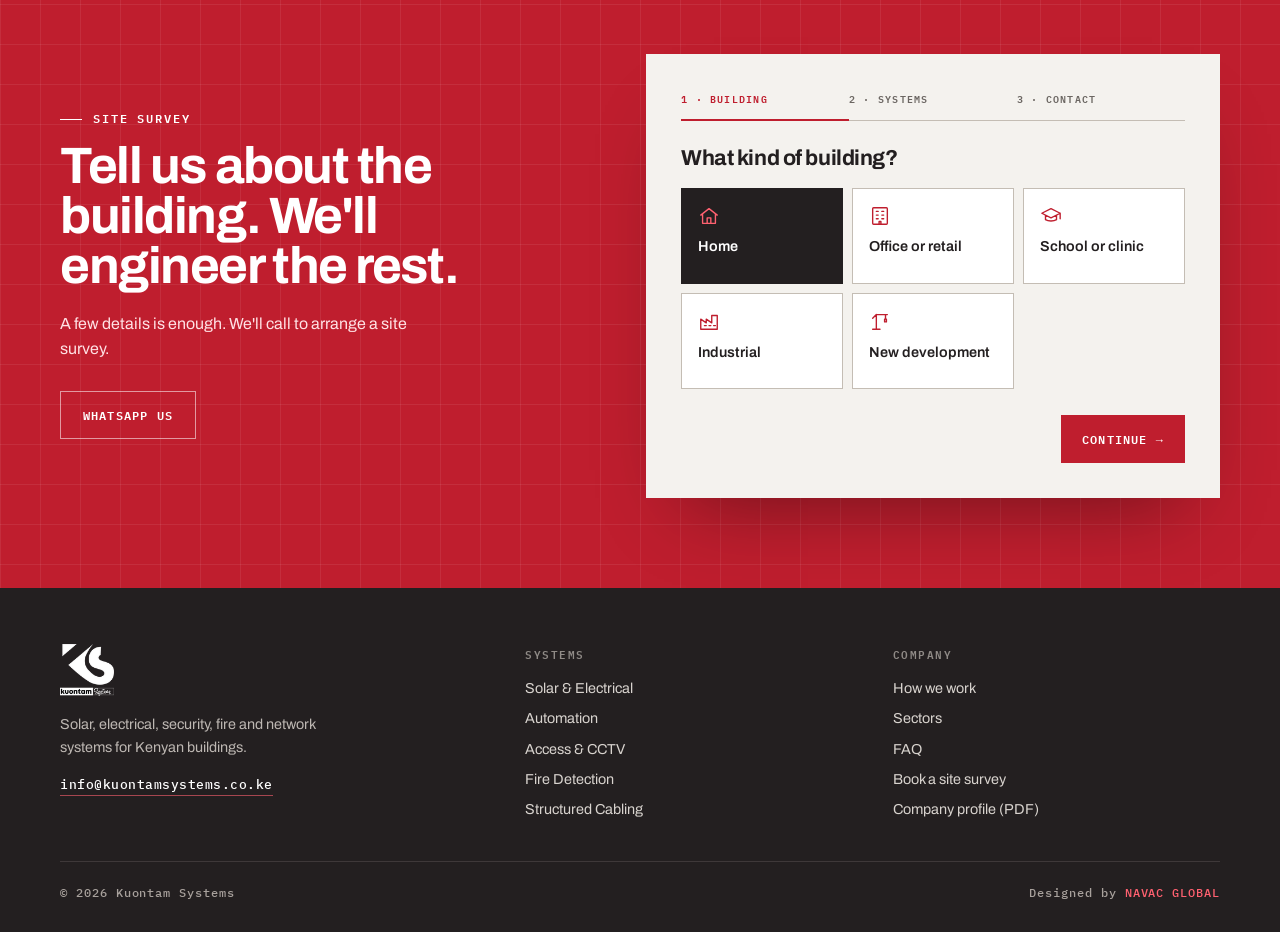
==== commit 85efd090: "SEO and speed pass: keyword title, schema graph, responsive WebP images, 404 page, .htaccess, Fireba" ====
--- a/public/index.html
+++ b/public/index.html
@@ -1,9 +1,9 @@
 <!doctype html>
 <html lang="en"><head><meta charset="utf-8"><meta name="viewport" content="width=device-width,initial-scale=1,viewport-fit=cover">
-<title>Kuontam Systems · Power. Protection. Intelligence.</title>
-<meta name="description" content="Kuontam Systems designs and installs solar and electrical power, automation, access control and CCTV, fire detection and structured cabling for Kenyan buildings.">
+<title>Solar, CCTV, Fire &amp; Electrical Systems in Nairobi | Kuontam Systems</title>
+<meta name="description" content="Kuontam Systems designs, installs and maintains solar and backup power, electrical works, automation, access control and CCTV, fire alarms and structured cabling for homes and businesses in Nairobi and across Kenya. Book a site survey.">
 <link rel="canonical" href="https://kuontamsystems.co.ke/">
-<script type="application/ld+json">{"@context":"https://schema.org","@type":"Electrician","@id":"https://kuontamsystems.co.ke/#business","name":"Kuontam Systems","legalName":"Kuontam Systems Limited","url":"https://kuontamsystems.co.ke/","logo":"https://kuontamsystems.co.ke/img/logo_red_w.png","image":"https://kuontamsystems.co.ke/og.jpg","email":"info@kuontamsystems.co.ke","description":"Kuontam Systems designs and installs solar and electrical power, automation, access control and CCTV, fire detection and structured cabling for Kenyan buildings.","slogan":"Power. Protection. Intelligence.","foundingDate":"2023","address":{"@type":"PostalAddress","postOfficeBoxNumber":"9129","postalCode":"00200","addressLocality":"Nairobi","addressCountry":"KE"},"areaServed":{"@type":"Country","name":"Kenya"},"knowsAbout":["Solar power systems","Electrical installation","Building automation","Access control","CCTV","Fire detection and alarm systems","Structured cabling"]}</script>
+<script type="application/ld+json">{"@context":"https://schema.org","@graph":[{"@type":"Electrician","@id":"https://kuontamsystems.co.ke/#business","name":"Kuontam Systems","legalName":"Kuontam Systems Limited","url":"https://kuontamsystems.co.ke/","logo":"https://kuontamsystems.co.ke/img/logo_red_w.png","image":"https://kuontamsystems.co.ke/og.jpg","email":"info@kuontamsystems.co.ke","description":"Kuontam Systems designs and installs solar and electrical power, automation, access control and CCTV, fire detection and structured cabling for Kenyan buildings.","slogan":"Power. Protection. Intelligence.","foundingDate":"2023","address":{"@type":"PostalAddress","postOfficeBoxNumber":"9129","postalCode":"00200","addressLocality":"Nairobi","addressCountry":"KE"},"areaServed":[{"@type":"City","name":"Nairobi"},{"@type":"Country","name":"Kenya"}],"knowsAbout":["Solar power systems","Electrical installation","Building automation","Access control","CCTV","Fire detection and alarm systems","Structured cabling"],"hasOfferCatalog":{"@type":"OfferCatalog","name":"Building systems","itemListElement":[{"@type":"Offer","itemOffered":{"@type":"Service","name":"Solar & electrical power","description":"Solar PV, hybrid inverters, battery backup and electrical installation."}},{"@type":"Offer","itemOffered":{"@type":"Service","name":"Home & building automation","description":"Lighting, climate and appliance control for homes and buildings."}},{"@type":"Offer","itemOffered":{"@type":"Service","name":"Access control & intelligent CCTV","description":"Biometric and card access, gates and CCTV surveillance."}},{"@type":"Offer","itemOffered":{"@type":"Service","name":"Fire detection & alarm","description":"Smoke and heat detection, call points and fire alarm panels."}},{"@type":"Offer","itemOffered":{"@type":"Service","name":"Structured cabling","description":"Data and network cabling, racks and Wi-Fi for offices and homes."}}]}},{"@type":"WebSite","@id":"https://kuontamsystems.co.ke/#website","url":"https://kuontamsystems.co.ke/","name":"Kuontam Systems","inLanguage":"en-KE","publisher":{"@id":"https://kuontamsystems.co.ke/#business"}}]}</script>
 <meta property="og:type" content="website">
 <meta property="og:site_name" content="Kuontam Systems">
 <meta property="og:title" content="Kuontam Systems · Power. Protection. Intelligence.">
@@ -16,9 +16,13 @@
 <meta property="og:image:height" content="630">
 <meta property="og:image:alt" content="Kuontam Systems: Power. Protection. Intelligence.">
 <meta name="twitter:card" content="summary_large_image">
+<meta name="twitter:title" content="Kuontam Systems · Power. Protection. Intelligence.">
+<meta name="twitter:description" content="Solar, electrical, security, fire and network systems for Kenyan buildings. Designed as one. Installed and maintained by one team.">
 <meta name="twitter:image" content="https://kuontamsystems.co.ke/og.jpg">
 <meta name="theme-color" content="#BF1E2E">
 <link rel="icon" type="image/png" href="img/favicon.png">
+<link rel="apple-touch-icon" href="img/apple-touch-icon.png">
+<meta property="og:locale" content="en_KE">
 <link rel="stylesheet" href="fonts.css">
 <style>
 /* Layout: drafting sheet. 1240px container on a 40px grid; every section is a numbered sheet; one live red wire (the brand) runs through it all. Deliberate single light look. */
@@ -333,7 +337,7 @@
 /* footer = drawing title block */
 footer{background:var(--ink);color:#d8d3ce;padding-block:3.5rem 2rem;font-size:.9rem}
 footer .top{display:grid;grid-template-columns:1.3fr 1fr 1fr;gap:2.5rem;padding-bottom:2.5rem}
-footer h4{font:600 .66rem var(--mono);letter-spacing:.14em;text-transform:uppercase;color:#8f8a86;margin-bottom:.9rem}
+footer h3{font:600 .66rem var(--mono);letter-spacing:.14em;text-transform:uppercase;color:#8f8a86;margin-bottom:.9rem}
 footer ul{list-style:none;display:grid;gap:.45rem}
 footer a{transition:color .25s}footer a:hover{color:#fff}
 .fbar{display:flex;justify-content:space-between;flex-wrap:wrap;gap:.8rem 2rem;border-top:1px solid #3e3839;padding-top:1.4rem;font:500 .74rem var(--mono);letter-spacing:.08em;color:#a8a19c}
@@ -349,7 +353,7 @@
 .fbrand .fmail:hover{color:#ff6170;border-color:#ff6170}
 .fcol summary{list-style:none;pointer-events:none}
 .fcol summary::-webkit-details-marker{display:none}
-.fcol summary h4{display:flex;justify-content:space-between;align-items:center}
+.fcol summary h3{display:flex;justify-content:space-between;align-items:center}
 @media(max-width:700px){
  footer{padding-block:2.6rem 1.6rem;text-align:center}
  footer .top{grid-template-columns:1fr;gap:0;padding-bottom:1.8rem}
@@ -359,9 +363,9 @@
  .fcol{border-top:1px solid #3e3839}
  .fcol:last-of-type{border-bottom:1px solid #3e3839}
  .fcol summary{pointer-events:auto;cursor:pointer;padding:1.05rem 0;min-height:48px}
- .fcol summary h4{margin:0;justify-content:center;gap:.7rem;color:#d8d3ce;font-size:.7rem}
- .fcol summary h4:after{content:"+";font:400 1rem var(--mono);color:#ff6170;transition:transform .45s var(--ease)}
- .fcol[open] summary h4:after{transform:rotate(45deg)}
+ .fcol summary h3{margin:0;justify-content:center;gap:.7rem;color:#d8d3ce;font-size:.7rem}
+ .fcol summary h3:after{content:"+";font:400 1rem var(--mono);color:#ff6170;transition:transform .45s var(--ease)}
+ .fcol[open] summary h3:after{transform:rotate(45deg)}
  .fcol ul{padding:0 0 1.2rem;gap:.7rem;animation:fdrop .5s var(--ease)}
  .fcol a{color:#bdb7b2}
  .fbar{flex-direction:column;align-items:center;text-align:center;gap:.5rem;font-size:.68rem;border-top:0;padding-top:0}
@@ -428,7 +432,7 @@
 
 <div class="wire-top" id="wt" aria-hidden="true"></div>
 <nav class="top" id="nav"><div class="wrap">
-  <a class="logo" href="#top" aria-label="Kuontam Systems home"><img src="img/logo_red_w.png" alt="Kuontam Systems"></a>
+  <a class="logo" href="#top" aria-label="Kuontam Systems home"><img src="img/logo_red_w-96.png" alt="Kuontam Systems" width="48" height="46" fetchpriority="high"></a>
   <ul id="menu"><li><a href="#systems">Systems</a></li><li><a href="#sectors">Sectors</a></li><li><a href="#method">Method</a></li><li><a href="#faq">FAQ</a></li></ul>
   <a class="btn red" href="#survey">Book a site survey <span class="ar">→</span></a>
 </div></nav>
@@ -486,16 +490,16 @@
 <g class="chip"><rect x="262.0" y="186" width="46" height="14" rx="7"/><text class="kw" x="285" y="195.7" text-anchor="middle" data-kon="0.8" data-koff="-0.9" data-sign="1">+0.8 kW</text></g>
 <g class="chip"><rect x="357.0" y="115" width="46" height="14" rx="7"/><text class="kw" x="380" y="124.7" text-anchor="middle" data-kon="3.0" data-koff="3.0">3.0 kW</text></g>
 <g class="chip"><rect x="447.0" y="225" width="46" height="14" rx="7"/><text class="kw" x="470" y="234.7" text-anchor="middle" data-kon="3.0" data-koff="3.0">3.0 kW</text></g>
-<g class="card lk" data-k="0" tabindex="0" role="button" aria-label="Solar PV"><rect class="c" x="40" y="28" width="112" height="48" rx="10"/><circle class="ico" cx="62" cy="52" r="6"/><path class="ico" d="M62 40v-3M62 67v-3M50 52h-3M77 52h-3M53.5 43.5l-2-2M72.5 62.5l-2-2M53.5 60.5l-2 2M72.5 41.5l-2 2"/><text x="78" y="50">Solar PV</text><text class="s" x="78" y="62">GENERATING</text><circle class="led" cx="140" cy="38" r="3"/></g>
+<g class="card lk" data-k="0" tabindex="0" role="button"><rect class="c" x="40" y="28" width="112" height="48" rx="10"/><circle class="ico" cx="62" cy="52" r="6"/><path class="ico" d="M62 40v-3M62 67v-3M50 52h-3M77 52h-3M53.5 43.5l-2-2M72.5 62.5l-2-2M53.5 60.5l-2 2M72.5 41.5l-2 2"/><text x="78" y="50">Solar PV</text><text class="s" x="78" y="62">GENERATING</text><circle class="led" cx="140" cy="38" r="3"/></g>
 <g class="card"><rect class="c" x="40" y="148" width="112" height="48" rx="10"/><path class="ico" d="M62 160 l-6 24 M62 160 l6 24 M57.5 170 h9 M55.5 178 h13 M62 160 v-3"/><text x="78" y="170">KPLC grid</text><text class="s" x="78" y="182" data-on="CONNECTED" data-off="OUTAGE">CONNECTED</text><circle class="led g" cx="140" cy="158" r="3"/></g>
 <g class="card"><rect class="c" x="228" y="78" width="114" height="88" rx="12"/><rect class="ico" x="272" y="92" width="26" height="26" rx="5"/><path class="ico" d="M277 101 q4 -5 8 0 t8 0 M277 110 h16"/><text x="285" y="140" text-anchor="middle">Hybrid inverter</text><text class="s" x="285" y="153" text-anchor="middle" data-on="GRID + SOLAR" data-off="ISLAND MODE">GRID + SOLAR</text></g>
 <g class="card"><rect class="c" x="228" y="220" width="114" height="54" rx="10"/><text x="244" y="240">Battery</text><text class="s bpct" x="326" y="240" text-anchor="end">82%</text><rect class="seg" data-i="0" x="244.0" y="250" width="6.6" height="9" rx="1.6"/><rect class="seg" data-i="1" x="252.4" y="250" width="6.6" height="9" rx="1.6"/><rect class="seg" data-i="2" x="260.8" y="250" width="6.6" height="9" rx="1.6"/><rect class="seg" data-i="3" x="269.2" y="250" width="6.6" height="9" rx="1.6"/><rect class="seg" data-i="4" x="277.6" y="250" width="6.6" height="9" rx="1.6"/><rect class="seg" data-i="5" x="286.0" y="250" width="6.6" height="9" rx="1.6"/><rect class="seg" data-i="6" x="294.4" y="250" width="6.6" height="9" rx="1.6"/><rect class="seg" data-i="7" x="302.8" y="250" width="6.6" height="9" rx="1.6"/><rect class="seg" data-i="8" x="311.2" y="250" width="6.6" height="9" rx="1.6"/><rect class="seg" data-i="9" x="319.6" y="250" width="6.6" height="9" rx="1.6"/><text class="s" x="244" y="268" data-on="CHARGING" data-off="DISCHARGING" style="font-size:6.5px">CHARGING</text></g>
 <g class="card"><rect class="c" x="418" y="78" width="104" height="88" rx="12"/><path class="ico" d="M458 94 v26 M466 94 v26 M474 94 v26 M454 107 h24"/><text x="470" y="140" text-anchor="middle">Dist. board</text><text class="s" x="470" y="153" text-anchor="middle">5 CIRCUITS</text></g>
-<g class="card lk" data-k="0" tabindex="0" role="button" aria-label="Lighting"><rect class="c" x="36" y="348" width="92" height="64" rx="10"/><path class="ico" d="M82 360 a7 7 0 0 1 4 12 v3 h-8 v-3 a7 7 0 0 1 4 -12z"/><text x="82" y="392" text-anchor="middle">Lighting</text><text class="s" x="82" y="404" text-anchor="middle">ON</text><circle class="led" cx="118" cy="358" r="3"/></g>
-<g class="card lk" data-k="1" tabindex="0" role="button" aria-label="Automation"><rect class="c" x="135" y="348" width="92" height="64" rx="10"/><rect class="ico" x="174" y="358" width="14" height="20" rx="3"/><circle class="ico" cx="181" cy="365" r="2.5"/><text x="181" y="392" text-anchor="middle">Automation</text><text class="s" x="181" y="404" text-anchor="middle">ON</text><circle class="led" cx="217" cy="358" r="3"/></g>
-<g class="card lk" data-k="2" tabindex="0" role="button" aria-label="Access + CCTV"><rect class="c" x="234" y="348" width="92" height="64" rx="10"/><path class="ico" d="M270 366 h14 l6 -3 v12 l-6 -3 h-14z"/><text x="280" y="392" text-anchor="middle">Access + CCTV</text><text class="s" x="280" y="404" text-anchor="middle">RECORDING</text><circle class="led" cx="316" cy="358" r="3"/></g>
-<g class="card lk" data-k="3" tabindex="0" role="button" aria-label="Fire alarm"><rect class="c" x="333" y="348" width="92" height="64" rx="10"/><path class="ico" d="M379 358 c5 6 7 9 7 13 a7 7 0 0 1 -14 0 c0 -4 3 -6 4 -9 c1 3 2 4 3 4z"/><text x="379" y="392" text-anchor="middle">Fire alarm</text><text class="s" x="379" y="404" text-anchor="middle">ARMED</text><circle class="led" cx="415" cy="358" r="3"/></g>
-<g class="card lk" data-k="4" tabindex="0" role="button" aria-label="Network"><rect class="c" x="432" y="348" width="92" height="64" rx="10"/><path class="ico" d="M470 371 a12 12 0 0 1 16 0 M466 366 a18 18 0 0 1 24 0"/><circle class="dot" cx="478" cy="374" r="1.8"/><text x="478" y="392" text-anchor="middle">Network</text><text class="s" x="478" y="404" text-anchor="middle">ONLINE</text><circle class="led" cx="514" cy="358" r="3"/></g>
+<g class="card lk" data-k="0" tabindex="0" role="button"><rect class="c" x="36" y="348" width="92" height="64" rx="10"/><path class="ico" d="M82 360 a7 7 0 0 1 4 12 v3 h-8 v-3 a7 7 0 0 1 4 -12z"/><text x="82" y="392" text-anchor="middle">Lighting</text><text class="s" x="82" y="404" text-anchor="middle">ON</text><circle class="led" cx="118" cy="358" r="3"/></g>
+<g class="card lk" data-k="1" tabindex="0" role="button"><rect class="c" x="135" y="348" width="92" height="64" rx="10"/><rect class="ico" x="174" y="358" width="14" height="20" rx="3"/><circle class="ico" cx="181" cy="365" r="2.5"/><text x="181" y="392" text-anchor="middle">Automation</text><text class="s" x="181" y="404" text-anchor="middle">ON</text><circle class="led" cx="217" cy="358" r="3"/></g>
+<g class="card lk" data-k="2" tabindex="0" role="button"><rect class="c" x="234" y="348" width="92" height="64" rx="10"/><path class="ico" d="M270 366 h14 l6 -3 v12 l-6 -3 h-14z"/><text x="280" y="392" text-anchor="middle">Access + CCTV</text><text class="s" x="280" y="404" text-anchor="middle">RECORDING</text><circle class="led" cx="316" cy="358" r="3"/></g>
+<g class="card lk" data-k="3" tabindex="0" role="button"><rect class="c" x="333" y="348" width="92" height="64" rx="10"/><path class="ico" d="M379 358 c5 6 7 9 7 13 a7 7 0 0 1 -14 0 c0 -4 3 -6 4 -9 c1 3 2 4 3 4z"/><text x="379" y="392" text-anchor="middle">Fire alarm</text><text class="s" x="379" y="404" text-anchor="middle">ARMED</text><circle class="led" cx="415" cy="358" r="3"/></g>
+<g class="card lk" data-k="4" tabindex="0" role="button"><rect class="c" x="432" y="348" width="92" height="64" rx="10"/><path class="ico" d="M470 371 a12 12 0 0 1 16 0 M466 366 a18 18 0 0 1 24 0"/><circle class="dot" cx="478" cy="374" r="1.8"/><text x="478" y="392" text-anchor="middle">Network</text><text class="s" x="478" y="404" text-anchor="middle">ONLINE</text><circle class="led" cx="514" cy="358" r="3"/></g>
 <text class="note" id="note" x="280" y="438" text-anchor="middle" data-on="ALL FIVE SYSTEMS ON ONE PROTECTED SUPPLY" data-off="GRID DOWN. ALL FIVE SYSTEMS STILL ENERGISED">ALL FIVE SYSTEMS ON ONE PROTECTED SUPPLY</text>
     </svg>
     <div class="ft"><div>Grid<b id="fGrid" data-on="Online" data-off="Outage">Online</b></div><div>Source<b class="src" id="fSrc" data-on="Solar + grid" data-off="Solar + battery">Solar + grid</b></div><div>Load<b><span data-kon="3.0" data-koff="3.0">3.0 kW</span> · 5/5</b></div></div>
@@ -521,11 +525,11 @@
       <div class="row rv" data-d="4"><button aria-expanded="false"><span class="n">05</span><h3>Structured Cabling</h3><span class="pl">+</span></button><div class="body"><div><p>The backbone the other four run on. Labelled, tested and documented at handover.</p><div class="bus"><div class="nodes"><span class="node" title="Copper for data, cameras and access"><svg class="ico" viewBox="0 0 24 24" aria-hidden="true"><path d="M5 3v5a3 3 0 0 0 3 3h8a3 3 0 0 1 3 3v7M3 3h4M17 21h4"/></svg>Cat6 / Cat6A</span><span class="node" title="Backbone runs between floors and buildings"><svg class="ico" viewBox="0 0 24 24" aria-hidden="true"><path d="M3 12c4-6 8 6 12 0s4-2 6-2M3 17c4-6 8 6 12 0s4-2 6-2M3 7c4-6 8 6 12 0s4-2 6-2"/></svg>Fibre</span><span class="node" title="Neat cabinets and patching"><svg class="ico" viewBox="0 0 24 24" aria-hidden="true"><rect x="5" y="2" width="14" height="20" rx="1"/><path d="M5 7h14M5 12h14M5 17h14M8 4.5h.01M8 9.5h.01M8 14.5h.01"/></svg>Racks</span><span class="node" title="Every point labelled and certified"><svg class="ico" viewBox="0 0 24 24" aria-hidden="true"><path d="M9 12l2 2 4-4"/><circle cx="12" cy="12" r="9"/></svg>Tested</span></div></div><a class="cta" href="#survey">Plan this system <i></i></a></div></div></div>
     </div>
     <div class="svc-img rv" data-d="1" id="svcimg">
-      <img class="on" src="img/A-03_4k.jpg" alt="Technician fixing a solar mounting rail on a Nairobi rooftop" style="object-position:60% 60%">
-      <img src="img/A-04_4k.jpg" alt="Smart home control panel in a living room" loading="lazy">
-      <img src="img/A-05_4k.jpg" alt="Employee using a biometric door reader" loading="lazy">
-      <img src="img/A-06_4k.jpg" alt="Smoke detector and fire alarm call point in a corridor" loading="lazy">
-      <img src="img/A-07_4k.jpg" alt="Structured cabling in a network rack" loading="lazy">
+      <img class="on" src="img/A-03-1600.jpg" srcset="img/A-03-900.webp 900w, img/A-03-1600.webp 1600w" sizes="(max-width:700px) 100vw, 60vw" decoding="async" alt="Technician fixing a solar mounting rail on a Nairobi rooftop" style="object-position:60% 60%">
+      <img src="img/A-04-1100.jpg" srcset="img/A-04-700.webp 700w, img/A-04-1100.webp 1100w" sizes="(max-width:700px) 100vw, 60vw" decoding="async" alt="Smart home control panel in a living room" loading="lazy">
+      <img src="img/A-05-1100.jpg" srcset="img/A-05-700.webp 700w, img/A-05-1100.webp 1100w" sizes="(max-width:700px) 100vw, 60vw" decoding="async" alt="Employee using a biometric door reader" loading="lazy">
+      <img src="img/A-06-1100.jpg" srcset="img/A-06-700.webp 700w, img/A-06-1100.webp 1100w" sizes="(max-width:700px) 100vw, 60vw" decoding="async" alt="Smoke detector and fire alarm call point in a corridor" loading="lazy">
+      <img src="img/A-07-1100.jpg" srcset="img/A-07-700.webp 700w, img/A-07-1100.webp 1100w" sizes="(max-width:700px) 100vw, 60vw" decoding="async" alt="Structured cabling in a network rack" loading="lazy">
       <span class="crn a"></span><span class="crn b"></span>
       <div class="cap"><span id="cap">01 · Solar &amp; Electrical Power</span><span id="capn">1 / 5</span></div>
     </div>
@@ -534,7 +538,7 @@
 
 <section id="sectors" style="background:var(--paper2)"><div class="wrap">
   <div class="sec-head"><div><div class="eyebrow rv">Sectors</div><h2 class="rv" data-d="1">Built for buildings <em>that can't go dark.</em></h2></div></div>
-  <div class="panels rv" data-d="1" id="panels"><a href="#survey" class="pn on"><img src="img/A-04_4k.jpg" alt="Modern Nairobi home with smart control panel" loading="lazy" style=""><span class="num">01</span><span class="v">Homes</span><div class="tx"><span class="tag">Homes</span><h3>Residences &amp; estates</h3><p>Backup power, smart control, CCTV and fencing.</p><span class="go">Plan a home system <i></i></span></div></a><a href="#survey" class="pn"><img src="img/A-05_4k.jpg" alt="Office entrance with biometric access" loading="lazy" style=""><span class="num">02</span><span class="v">Business</span><div class="tx"><span class="tag">Business</span><h3>Offices &amp; retail</h3><p>Stay open through outages, with clear access records.</p><span class="go">Plan an office system <i></i></span></div></a><a href="#survey" class="pn"><img src="img/A-06_4k.jpg" alt="Corridor with fire alarm call point" loading="lazy" style=""><span class="num">03</span><span class="v">Institutions</span><div class="tx"><span class="tag">Institutions</span><h3>Schools &amp; clinics</h3><p>Fire detection and stable power for critical equipment.</p><span class="go">Plan for an institution <i></i></span></div></a><a href="#survey" class="pn"><img src="img/A-08_4k.jpg" alt="Engineer and client reviewing drawings on site" loading="lazy" style="object-position:55% center"><span class="num">04</span><span class="v">Developers</span><div class="tx"><span class="tag">Developers</span><h3>New builds &amp; fit-outs</h3><p>One systems contractor, alongside your consultants.</p><span class="go">Talk about a project <i></i></span></div></a></div>
+  <div class="panels rv" data-d="1" id="panels"><a href="#survey" class="pn on"><img src="img/A-04-1100.jpg" srcset="img/A-04-700.webp 700w, img/A-04-1100.webp 1100w" sizes="(max-width:700px) 100vw, 60vw" decoding="async" alt="Modern Nairobi home with smart control panel" loading="lazy" style=""><span class="num">01</span><span class="v">Homes</span><div class="tx"><span class="tag">Homes</span><h3>Residences &amp; estates</h3><p>Backup power, smart control, CCTV and fencing.</p><span class="go">Plan a home system <i></i></span></div></a><a href="#survey" class="pn"><img src="img/A-05-1100.jpg" srcset="img/A-05-700.webp 700w, img/A-05-1100.webp 1100w" sizes="(max-width:700px) 100vw, 60vw" decoding="async" alt="Office entrance with biometric access" loading="lazy" style=""><span class="num">02</span><span class="v">Business</span><div class="tx"><span class="tag">Business</span><h3>Offices &amp; retail</h3><p>Stay open through outages, with clear access records.</p><span class="go">Plan an office system <i></i></span></div></a><a href="#survey" class="pn"><img src="img/A-06-1100.jpg" srcset="img/A-06-700.webp 700w, img/A-06-1100.webp 1100w" sizes="(max-width:700px) 100vw, 60vw" decoding="async" alt="Corridor with fire alarm call point" loading="lazy" style=""><span class="num">03</span><span class="v">Institutions</span><div class="tx"><span class="tag">Institutions</span><h3>Schools &amp; clinics</h3><p>Fire detection and stable power for critical equipment.</p><span class="go">Plan for an institution <i></i></span></div></a><a href="#survey" class="pn"><img src="img/A-08-1600.jpg" srcset="img/A-08-900.webp 900w, img/A-08-1600.webp 1600w" sizes="(max-width:700px) 100vw, 60vw" decoding="async" alt="Engineer and client reviewing drawings on site" loading="lazy" style="object-position:55% center"><span class="num">04</span><span class="v">Developers</span><div class="tx"><span class="tag">Developers</span><h3>New builds &amp; fit-outs</h3><p>One systems contractor, alongside your consultants.</p><span class="go">Talk about a project <i></i></span></div></a></div>
 </div></section>
 
 <section id="method" class="grid-bg"><span class="reg tl"></span><span class="reg tr"></span><div class="wrap">
@@ -549,7 +553,7 @@
 </div></section>
 
 <section style="padding-top:0"><div class="wrap why">
-  <div class="ph rv"><img src="img/A-01_4k.jpg" alt="Technician testing a distribution board" loading="lazy" id="par"><span class="lbl">Tested before handover</span></div>
+  <div class="ph rv"><img src="img/A-01-1600.jpg" srcset="img/A-01-900.webp 900w, img/A-01-1600.webp 1600w" sizes="100vw" decoding="async" alt="Technician testing a distribution board" loading="lazy" id="par"><span class="lbl">Tested before handover</span></div>
   <div><div class="eyebrow rv">Why Kuontam</div><h2 class="rv" data-d="1" style="margin-top:1rem">Engineered, <em>not improvised.</em></h2>
     <ul>
       <li class="rv" data-d="1"><b>01</b><div><strong>One contract</strong><span>Five systems, one design, one number to call.</span></div></li>
@@ -587,9 +591,9 @@
 
 <footer><div class="wrap">
   <div class="top">
-    <div class="fbrand"><img src="img/logo_white.png" alt="Kuontam Systems"><p>Solar, electrical, security, fire and network systems for Kenyan buildings.</p><a class="fmail" href="mailto:info@kuontamsystems.co.ke">info@kuontamsystems.co.ke</a></div>
-    <details class="fcol" open><summary><h4>Systems</h4></summary><ul><li><a href="#systems">Solar &amp; Electrical</a></li><li><a href="#systems">Automation</a></li><li><a href="#systems">Access &amp; CCTV</a></li><li><a href="#systems">Fire Detection</a></li><li><a href="#systems">Structured Cabling</a></li></ul></details>
-    <details class="fcol" open><summary><h4>Company</h4></summary><ul><li><a href="#method">How we work</a></li><li><a href="#sectors">Sectors</a></li><li><a href="#faq">FAQ</a></li><li><a href="#survey">Book a site survey</a></li><li><a href="profile/kuontam-company-profile.pdf" data-profile>Company profile (PDF)</a></li></ul></details>
+    <div class="fbrand"><img src="img/logo_white-96.png" alt="Kuontam Systems" width="48" height="46" loading="lazy"><p>Solar, electrical, security, fire and network systems for Kenyan buildings.</p><a class="fmail" href="mailto:info@kuontamsystems.co.ke">info@kuontamsystems.co.ke</a></div>
+    <details class="fcol" open><summary><h3>Systems</h3></summary><ul><li><a href="#systems">Solar &amp; Electrical</a></li><li><a href="#systems">Automation</a></li><li><a href="#systems">Access &amp; CCTV</a></li><li><a href="#systems">Fire Detection</a></li><li><a href="#systems">Structured Cabling</a></li></ul></details>
+    <details class="fcol" open><summary><h3>Company</h3></summary><ul><li><a href="#method">How we work</a></li><li><a href="#sectors">Sectors</a></li><li><a href="#faq">FAQ</a></li><li><a href="#survey">Book a site survey</a></li><li><a href="profile/kuontam-company-profile.pdf" data-profile>Company profile (PDF)</a></li></ul></details>
   </div>
   <div class="fbar"><span>© 2026 Kuontam Systems</span><span>Designed by <a href="https://navac.co.ke" target="_blank" rel="noopener">NAVAC GLOBAL</a></span></div>
 </div></footer>
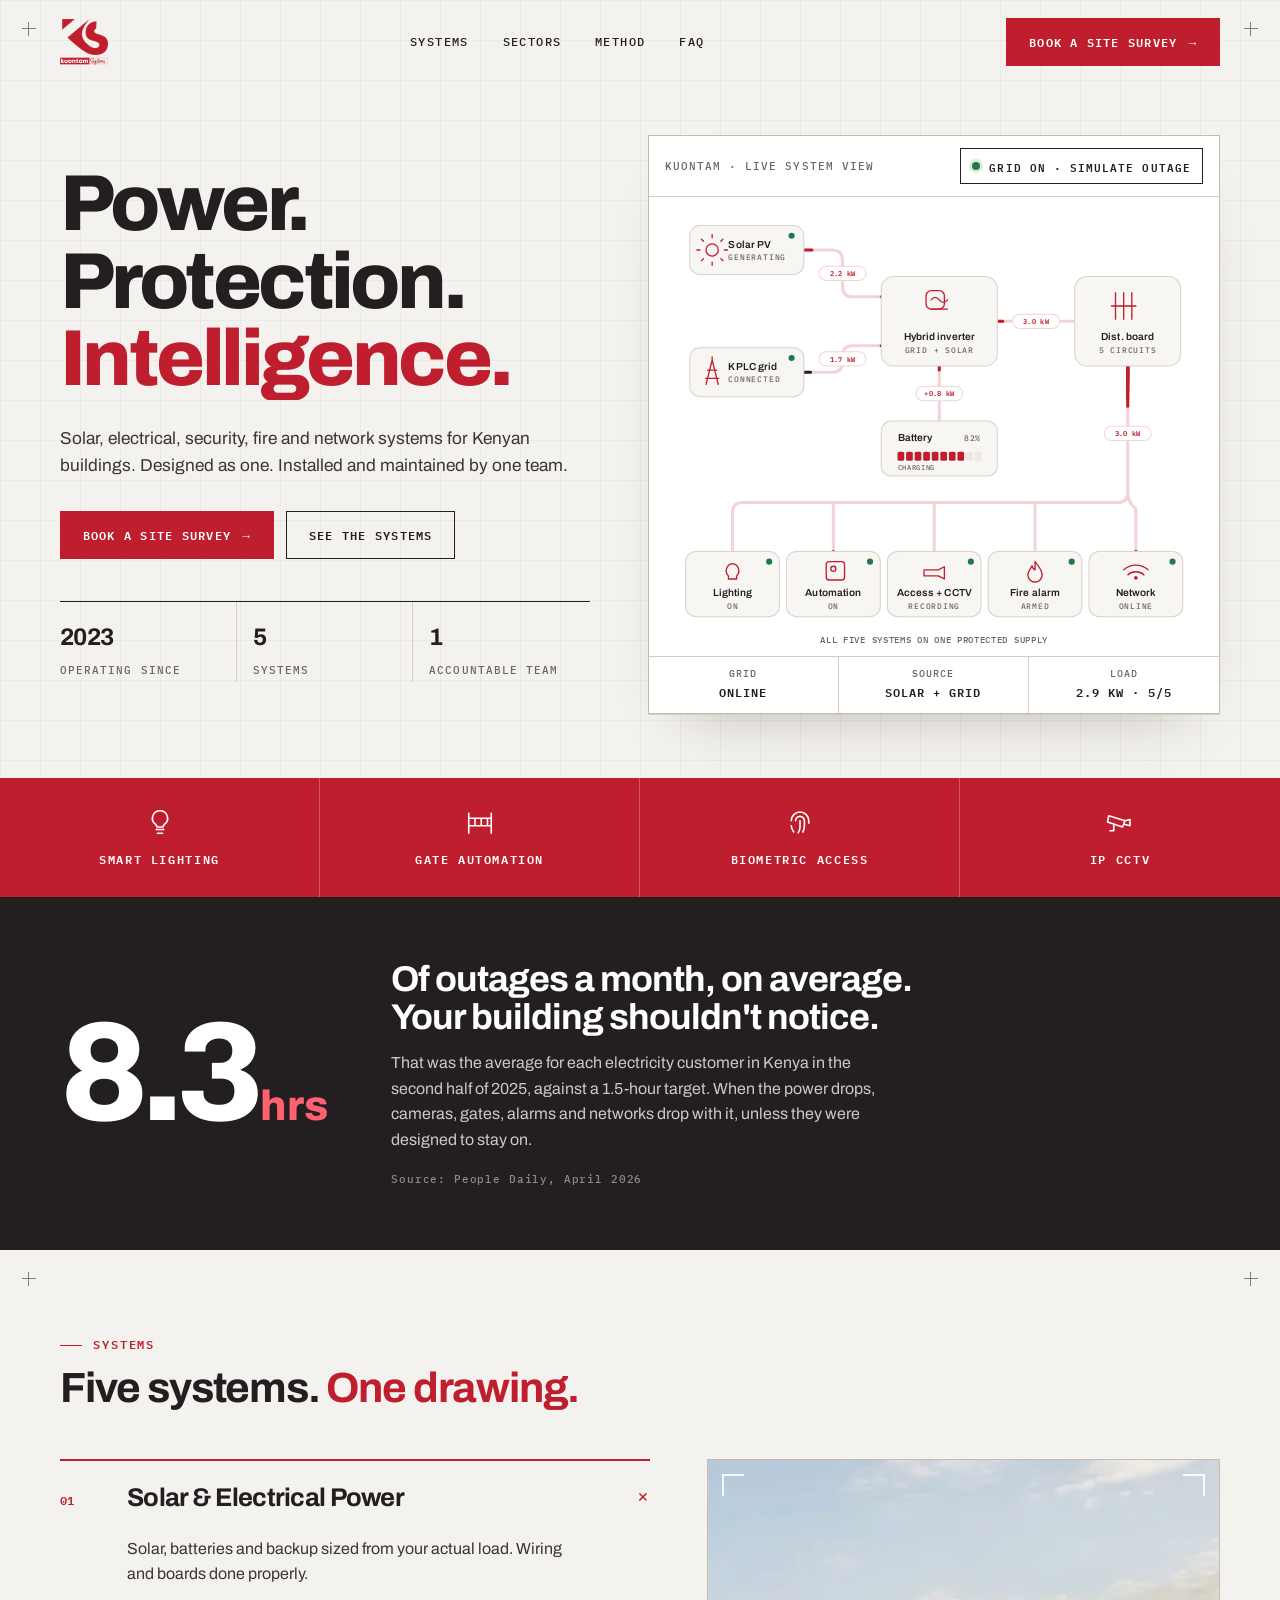
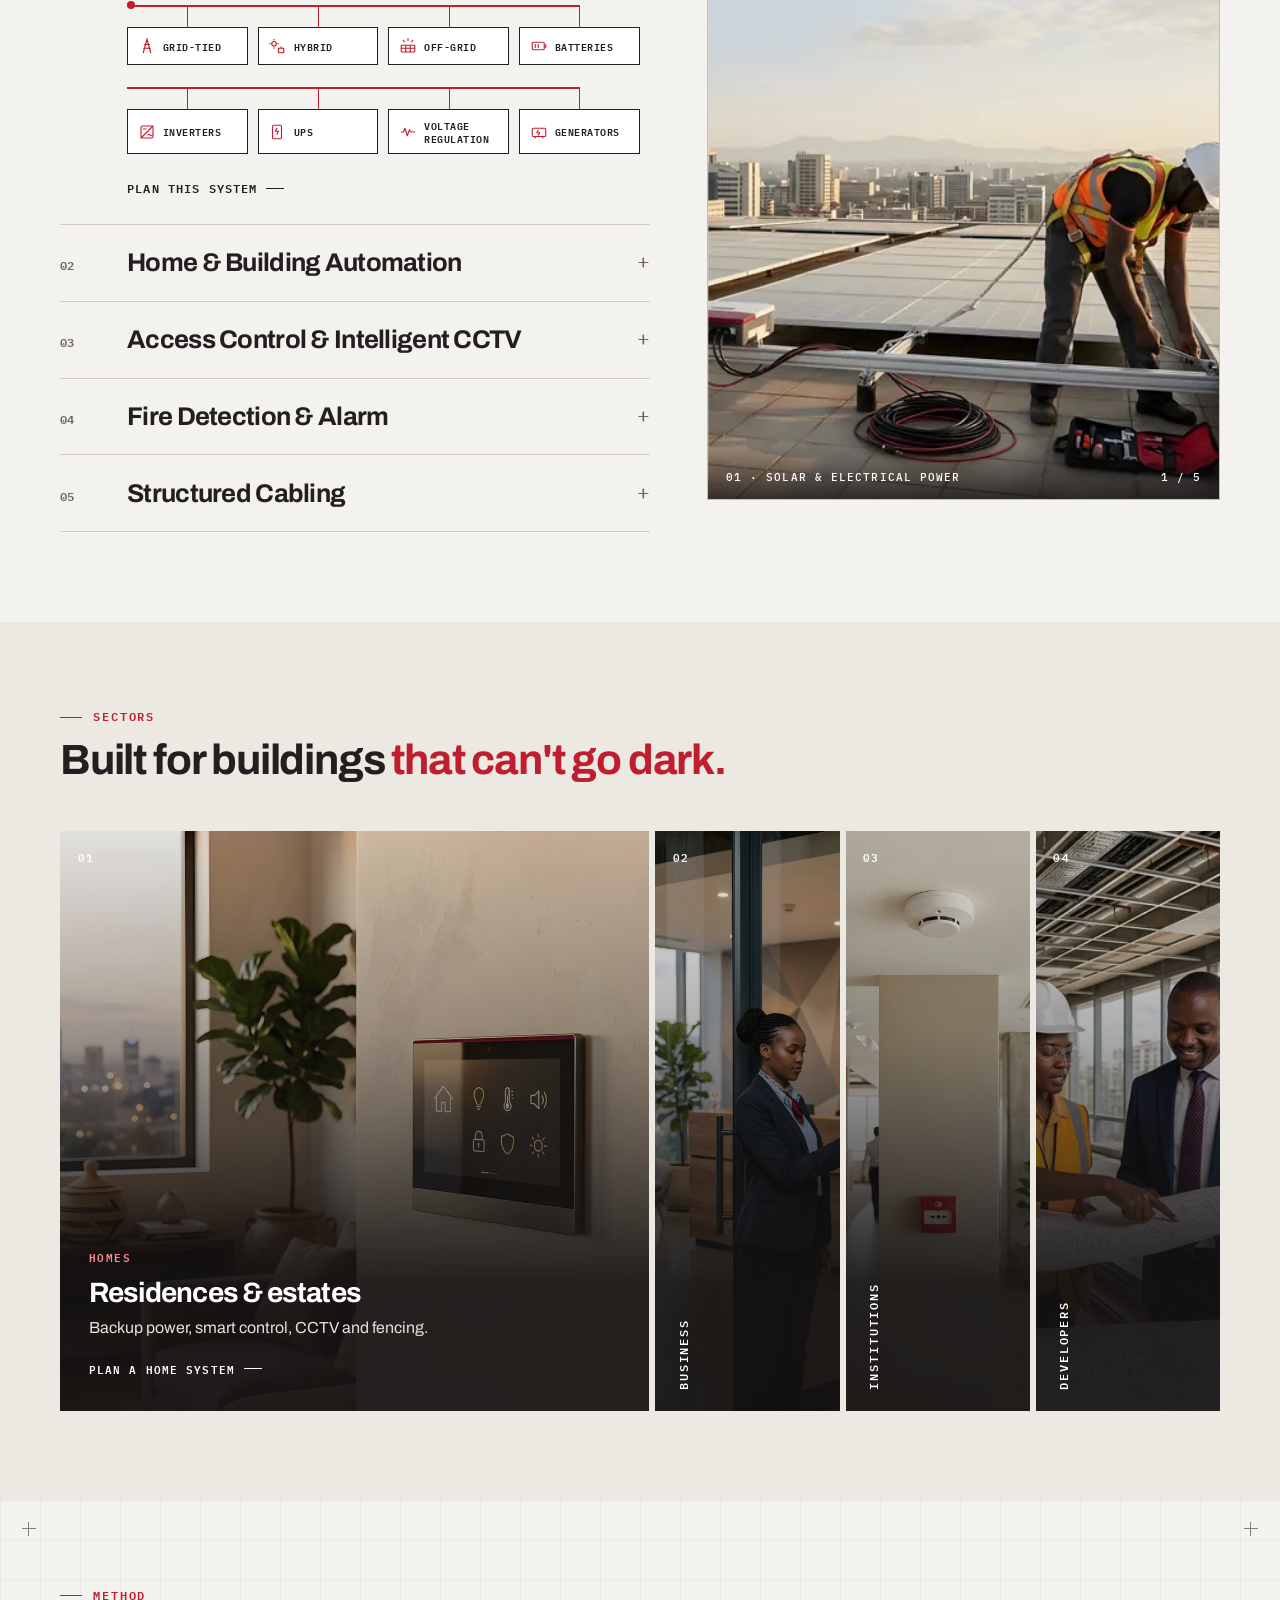
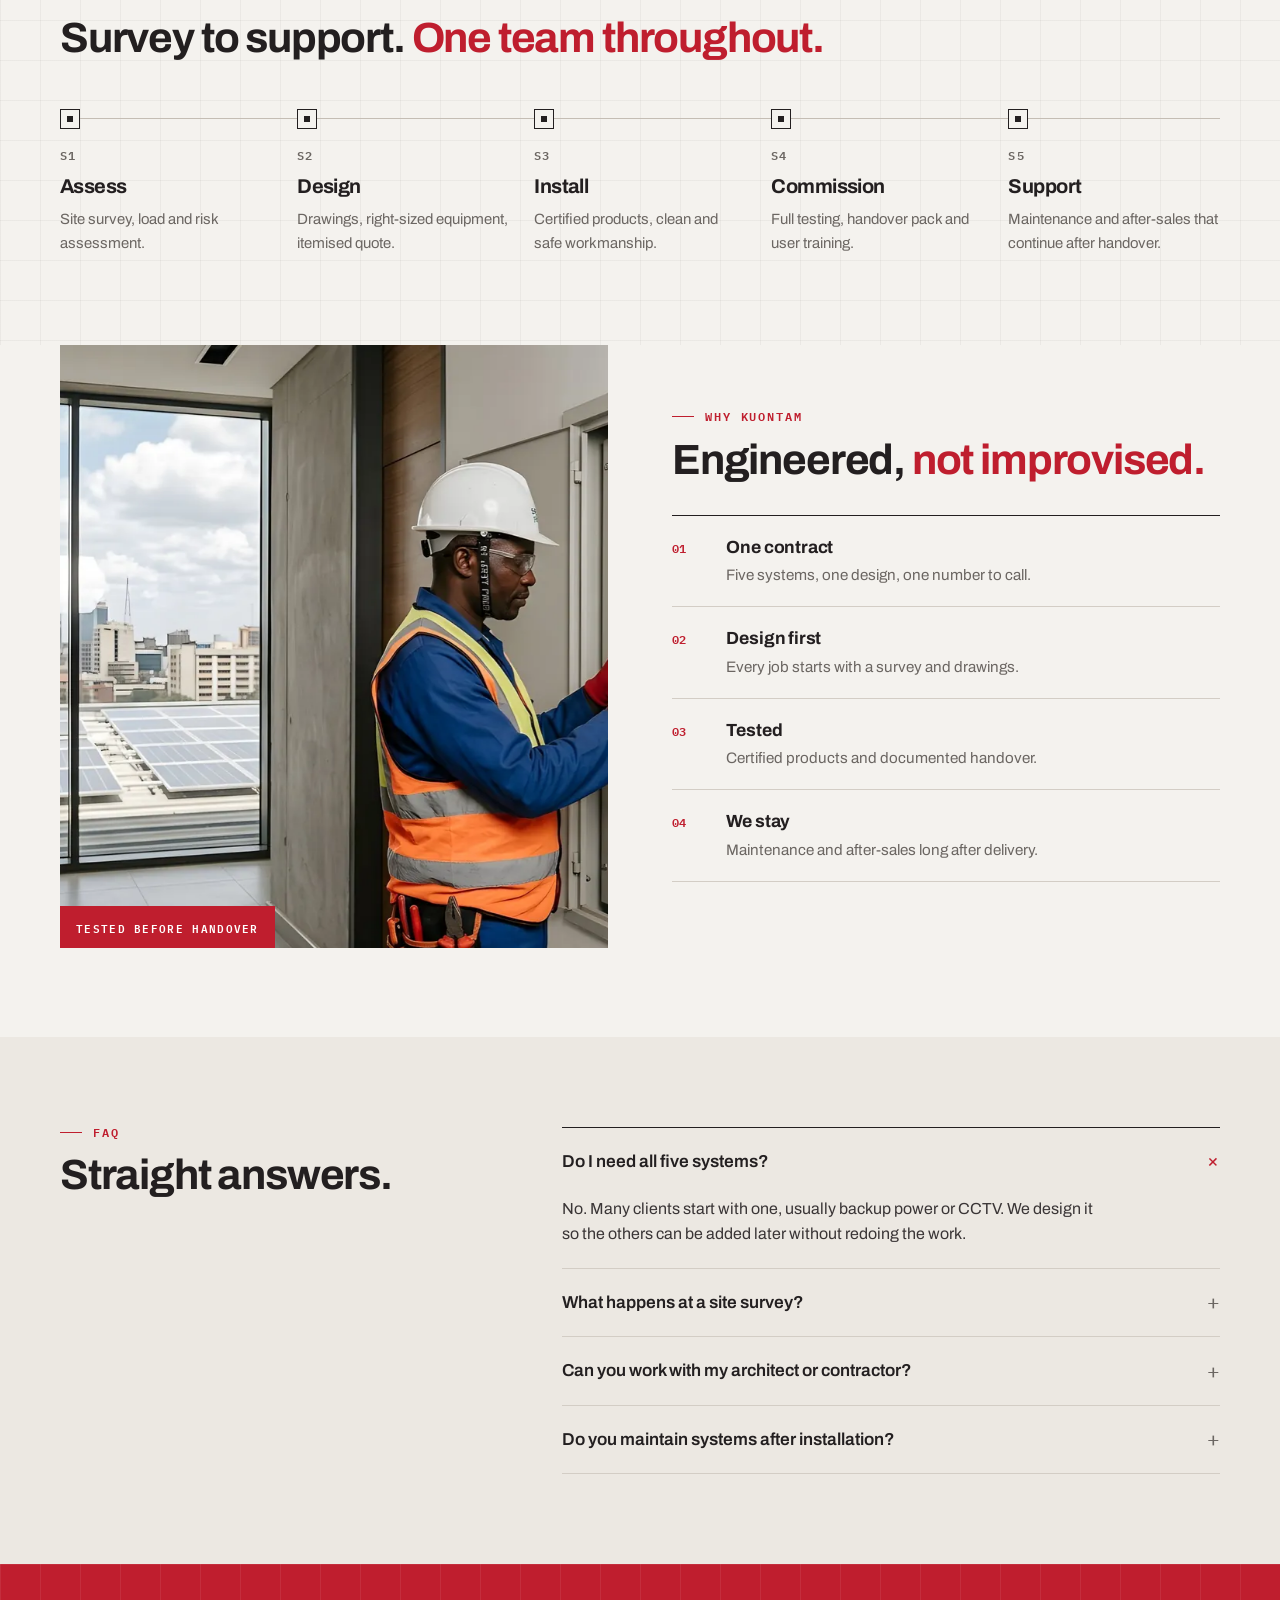
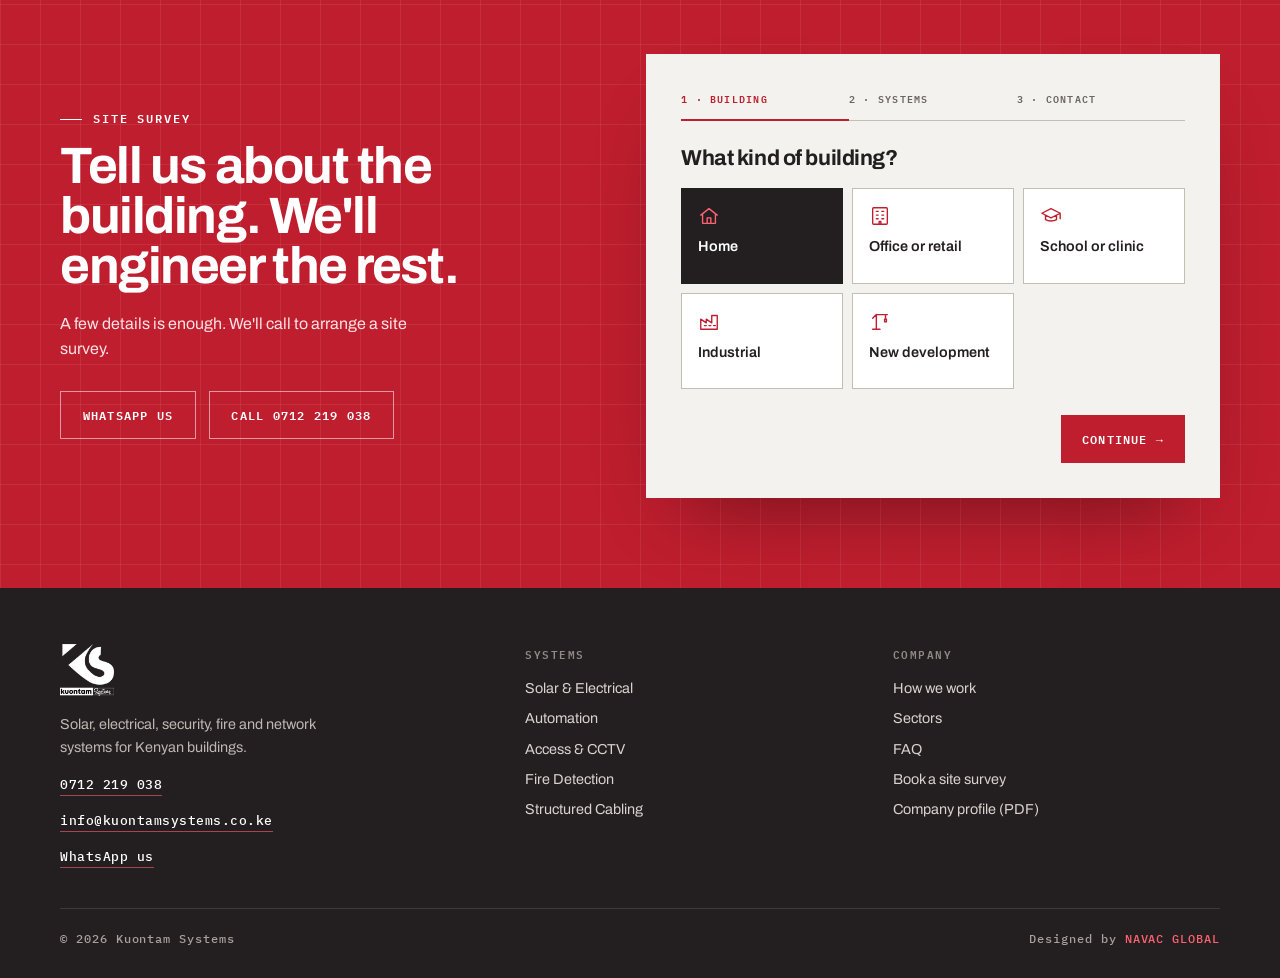
==== commit 8b3414a8: "Add phone/WhatsApp 0712 219 038: survey buttons, footer, mobile menu, schema Co-Authored-By: Claude " ====
--- a/public/index.html
+++ b/public/index.html
@@ -3,7 +3,7 @@
 <title>Solar, CCTV, Fire &amp; Electrical Systems in Nairobi | Kuontam Systems</title>
 <meta name="description" content="Kuontam Systems designs, installs and maintains solar and backup power, electrical works, automation, access control and CCTV, fire alarms and structured cabling for homes and businesses in Nairobi and across Kenya. Book a site survey.">
 <link rel="canonical" href="https://kuontamsystems.co.ke/">
-<script type="application/ld+json">{"@context":"https://schema.org","@graph":[{"@type":"Electrician","@id":"https://kuontamsystems.co.ke/#business","name":"Kuontam Systems","legalName":"Kuontam Systems Limited","url":"https://kuontamsystems.co.ke/","logo":"https://kuontamsystems.co.ke/img/logo_red_w.png","image":"https://kuontamsystems.co.ke/og.jpg","email":"info@kuontamsystems.co.ke","description":"Kuontam Systems designs and installs solar and electrical power, automation, access control and CCTV, fire detection and structured cabling for Kenyan buildings.","slogan":"Power. Protection. Intelligence.","foundingDate":"2023","address":{"@type":"PostalAddress","postOfficeBoxNumber":"9129","postalCode":"00200","addressLocality":"Nairobi","addressCountry":"KE"},"areaServed":[{"@type":"City","name":"Nairobi"},{"@type":"Country","name":"Kenya"}],"knowsAbout":["Solar power systems","Electrical installation","Building automation","Access control","CCTV","Fire detection and alarm systems","Structured cabling"],"hasOfferCatalog":{"@type":"OfferCatalog","name":"Building systems","itemListElement":[{"@type":"Offer","itemOffered":{"@type":"Service","name":"Solar & electrical power","description":"Solar PV, hybrid inverters, battery backup and electrical installation."}},{"@type":"Offer","itemOffered":{"@type":"Service","name":"Home & building automation","description":"Lighting, climate and appliance control for homes and buildings."}},{"@type":"Offer","itemOffered":{"@type":"Service","name":"Access control & intelligent CCTV","description":"Biometric and card access, gates and CCTV surveillance."}},{"@type":"Offer","itemOffered":{"@type":"Service","name":"Fire detection & alarm","description":"Smoke and heat detection, call points and fire alarm panels."}},{"@type":"Offer","itemOffered":{"@type":"Service","name":"Structured cabling","description":"Data and network cabling, racks and Wi-Fi for offices and homes."}}]}},{"@type":"WebSite","@id":"https://kuontamsystems.co.ke/#website","url":"https://kuontamsystems.co.ke/","name":"Kuontam Systems","inLanguage":"en-KE","publisher":{"@id":"https://kuontamsystems.co.ke/#business"}}]}</script>
+<script type="application/ld+json">{"@context":"https://schema.org","@graph":[{"@type":"Electrician","@id":"https://kuontamsystems.co.ke/#business","name":"Kuontam Systems","legalName":"Kuontam Systems Limited","url":"https://kuontamsystems.co.ke/","logo":"https://kuontamsystems.co.ke/img/logo_red_w.png","image":"https://kuontamsystems.co.ke/og.jpg","email":"info@kuontamsystems.co.ke","description":"Kuontam Systems designs and installs solar and electrical power, automation, access control and CCTV, fire detection and structured cabling for Kenyan buildings.","slogan":"Power. Protection. Intelligence.","foundingDate":"2023","address":{"@type":"PostalAddress","postOfficeBoxNumber":"9129","postalCode":"00200","addressLocality":"Nairobi","addressCountry":"KE"},"areaServed":[{"@type":"City","name":"Nairobi"},{"@type":"Country","name":"Kenya"}],"knowsAbout":["Solar power systems","Electrical installation","Building automation","Access control","CCTV","Fire detection and alarm systems","Structured cabling"],"hasOfferCatalog":{"@type":"OfferCatalog","name":"Building systems","itemListElement":[{"@type":"Offer","itemOffered":{"@type":"Service","name":"Solar & electrical power","description":"Solar PV, hybrid inverters, battery backup and electrical installation."}},{"@type":"Offer","itemOffered":{"@type":"Service","name":"Home & building automation","description":"Lighting, climate and appliance control for homes and buildings."}},{"@type":"Offer","itemOffered":{"@type":"Service","name":"Access control & intelligent CCTV","description":"Biometric and card access, gates and CCTV surveillance."}},{"@type":"Offer","itemOffered":{"@type":"Service","name":"Fire detection & alarm","description":"Smoke and heat detection, call points and fire alarm panels."}},{"@type":"Offer","itemOffered":{"@type":"Service","name":"Structured cabling","description":"Data and network cabling, racks and Wi-Fi for offices and homes."}}]},"telephone":"+254712219038","contactPoint":{"@type":"ContactPoint","contactType":"customer service","telephone":"+254712219038","email":"info@kuontamsystems.co.ke","areaServed":"KE","availableLanguage":["English","Swahili"]}},{"@type":"WebSite","@id":"https://kuontamsystems.co.ke/#website","url":"https://kuontamsystems.co.ke/","name":"Kuontam Systems","inLanguage":"en-KE","publisher":{"@id":"https://kuontamsystems.co.ke/#business"}}]}</script>
 <meta property="og:type" content="website">
 <meta property="og:site_name" content="Kuontam Systems">
 <meta property="og:title" content="Kuontam Systems · Power. Protection. Intelligence.">
@@ -428,6 +428,7 @@
 .pv.open .pvs img:nth-child(2){transition-delay:.08s}
 body.pvlock{overflow:hidden}
 @media(max-width:700px){.pv .pvn{display:none}.pv .pdl span{display:none}.pv .pdl{padding:0 .9rem}.pv .pvs{padding:1rem .6rem 6rem;gap:.7rem}}
+.msheet .mcall{display:block;text-align:center;margin-top:10px;font:600 .7rem var(--mono);letter-spacing:.12em;text-transform:uppercase;color:var(--ink);padding:.7rem 0}
 </style></head><body>
 
 <div class="wire-top" id="wt" aria-hidden="true"></div>
@@ -445,6 +446,7 @@
     <a class="tile" href="#faq"><svg viewBox="0 0 24 24" aria-hidden="true"><circle cx="12" cy="12" r="9"/><path d="M9.5 9.5a2.5 2.5 0 1 1 3.5 2.3c-.6.3-1 .9-1 1.6V14M12 17h.01"/></svg><b>FAQ</b><small>Answers</small></a>
   </div>
   <a class="cta" href="#survey">Book a site survey →</a>
+  <a class="mcall" href="tel:+254712219038">Call 0712 219 038</a>
 </nav>
 <div class="pv" id="pv" role="dialog" aria-modal="true" aria-label="Kuontam company profile" aria-hidden="true">
   <div class="pvbar"><div class="pvt"><b>Company profile</b><span>Kuontam Systems · PDF · 8 pages</span></div><span class="sp"></span>
@@ -576,7 +578,7 @@
 <section class="quote" id="survey"><span class="grid-bg"></span><div class="wrap">
   <div><div class="eyebrow rv">Site survey</div><h2 class="rv" data-d="1" style="margin-top:1rem">Tell us about the building. We'll engineer the rest.</h2>
     <p class="l rv" data-d="2">A few details is enough. We'll call to arrange a site survey.</p>
-    <div class="ctas rv" data-d="3" style="margin-top:1.8rem;display:flex;gap:.8rem;flex-wrap:wrap"><a class="btn inv" href="#survey">WhatsApp us</a></div></div>
+    <div class="ctas rv" data-d="3" style="margin-top:1.8rem;display:flex;gap:.8rem;flex-wrap:wrap"><a class="btn inv" href="https://wa.me/254712219038?text=Hello%20Kuontam%20Systems%2C%20I%27d%20like%20to%20book%20a%20site%20survey." target="_blank" rel="noopener">WhatsApp us</a><a class="btn inv" href="tel:+254712219038">Call 0712 219 038</a></div></div>
   <form id="qf" class="fa rv" data-d="2" novalidate>
  <div class="steps"><span class="on">1 · Building</span><span>2 · Systems</span><span>3 · Contact</span><i class="bar"></i></div>
  <fieldset class="st" data-s="1"><legend>What kind of building?</legend><div class="tiles"><label><input type="radio" name="bt" id="bt0" checked><span><svg class="i" viewBox="0 0 24 24" aria-hidden="true"><path d="M3 11 12 4l9 7M5 10v10h14V10M10 20v-6h4v6"/></svg>Home</span></label><label><input type="radio" name="bt" id="bt1" ><span><svg class="i" viewBox="0 0 24 24" aria-hidden="true"><rect x="4" y="3" width="16" height="18" rx="1"/><path d="M8 7h2M14 7h2M8 11h2M14 11h2M8 15h2M14 15h2M11 21v-3h2v3"/></svg>Office or retail</span></label><label><input type="radio" name="bt" id="bt2" ><span><svg class="i" viewBox="0 0 24 24" aria-hidden="true"><path d="M2 9l10-5 10 5-10 5zM6 11v5c3 2 9 2 12 0v-5M22 9v6"/></svg>School or clinic</span></label><label><input type="radio" name="bt" id="bt3" ><span><svg class="i" viewBox="0 0 24 24" aria-hidden="true"><path d="M3 21V10l6 4V10l6 4V6h6v15zM7 17h2M12 17h2M17 17h2"/></svg>Industrial</span></label><label><input type="radio" name="bt" id="bt4" ><span><svg class="i" viewBox="0 0 24 24" aria-hidden="true"><path d="M4 21h8M8 21V5M8 5h12M8 5l-4 4M18 5v5M17 10h2v3h-2z"/></svg>New development</span></label></div></fieldset>
@@ -591,7 +593,7 @@
 
 <footer><div class="wrap">
   <div class="top">
-    <div class="fbrand"><img src="img/logo_white-96.png" alt="Kuontam Systems" width="48" height="46" loading="lazy"><p>Solar, electrical, security, fire and network systems for Kenyan buildings.</p><a class="fmail" href="mailto:info@kuontamsystems.co.ke">info@kuontamsystems.co.ke</a></div>
+    <div class="fbrand"><img src="img/logo_white-96.png" alt="Kuontam Systems" width="48" height="46" loading="lazy"><p>Solar, electrical, security, fire and network systems for Kenyan buildings.</p><a class="fmail" href="tel:+254712219038">0712 219 038</a><br><a class="fmail" href="mailto:info@kuontamsystems.co.ke">info@kuontamsystems.co.ke</a><br><a class="fmail" href="https://wa.me/254712219038?text=Hello%20Kuontam%20Systems%2C%20I%27d%20like%20to%20book%20a%20site%20survey." target="_blank" rel="noopener">WhatsApp us</a></div>
     <details class="fcol" open><summary><h3>Systems</h3></summary><ul><li><a href="#systems">Solar &amp; Electrical</a></li><li><a href="#systems">Automation</a></li><li><a href="#systems">Access &amp; CCTV</a></li><li><a href="#systems">Fire Detection</a></li><li><a href="#systems">Structured Cabling</a></li></ul></details>
     <details class="fcol" open><summary><h3>Company</h3></summary><ul><li><a href="#method">How we work</a></li><li><a href="#sectors">Sectors</a></li><li><a href="#faq">FAQ</a></li><li><a href="#survey">Book a site survey</a></li><li><a href="profile/kuontam-company-profile.pdf" data-profile>Company profile (PDF)</a></li></ul></details>
   </div>
@@ -693,7 +695,7 @@
   try{const r=await fetch(faEnd,{method:'POST',body:d});const j=await r.json().catch(()=>({}));
     if(r.ok&&j.ok){ok.hidden=false;fa.querySelectorAll('.st input[type=text],.st input:not([type])').forEach(i=>i.value='');fa.querySelectorAll('#q-name,#q-phone,#q-loc').forEach(i=>i.value='')}
     else throw new Error(j.message||'')}
-  catch(x){er.innerHTML=(x.message&&x.message!=='Failed to fetch'?x.message+' ':'Could not send right now. ')+'Email <a href="mailto:info@kuontamsystems.co.ke">info@kuontamsystems.co.ke</a>.';er.hidden=false}
+  catch(x){er.innerHTML=(x.message&&x.message!=='Failed to fetch'?x.message+' ':'Could not send right now. ')+'Call <a href="tel:+254712219038">0712 219 038</a> or email <a href="mailto:info@kuontamsystems.co.ke">info@kuontamsystems.co.ke</a>.';er.hidden=false}
   finally{sb.disabled=false;sb.textContent=lbl}});
 /* sector panels */
 const pns=$$('.pn');let pi=0,ptouch=false;const pset=i=>{pi=i;pns.forEach((a,k)=>a.classList.toggle('on',k===i))};
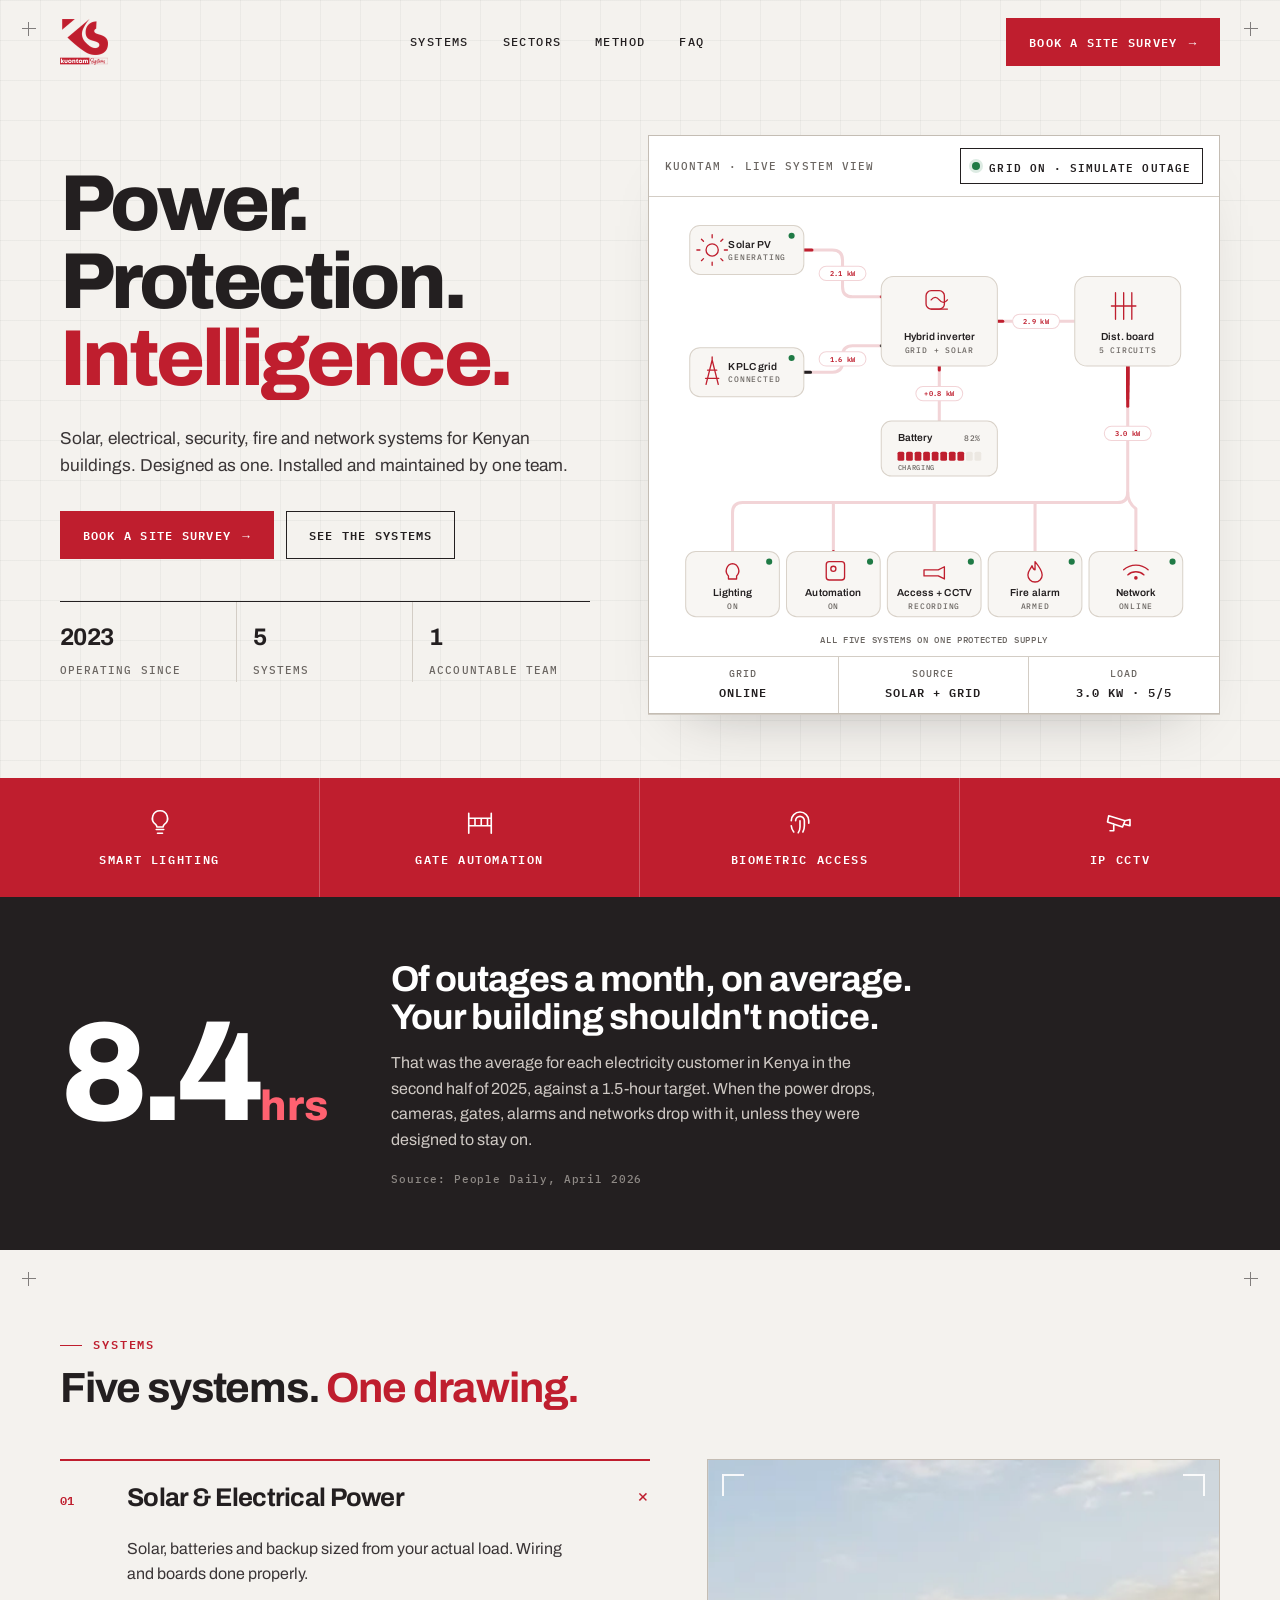
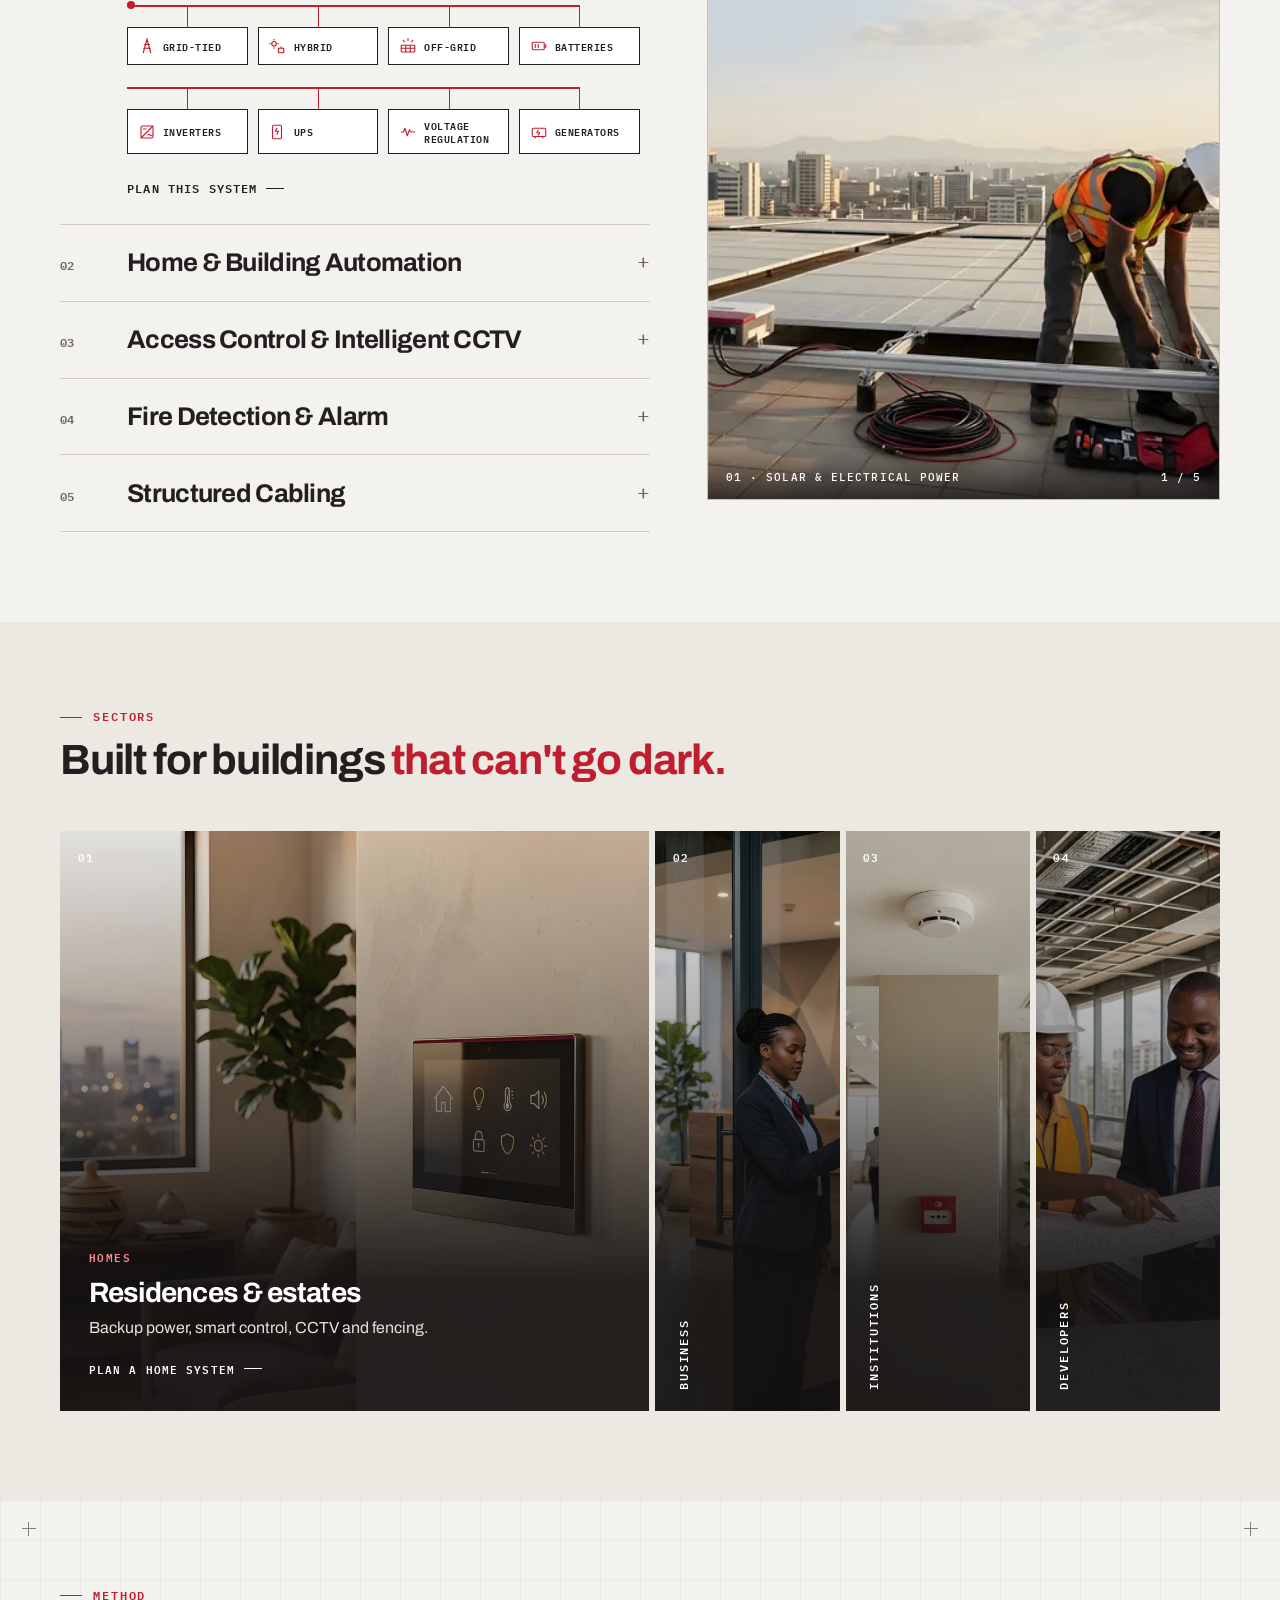
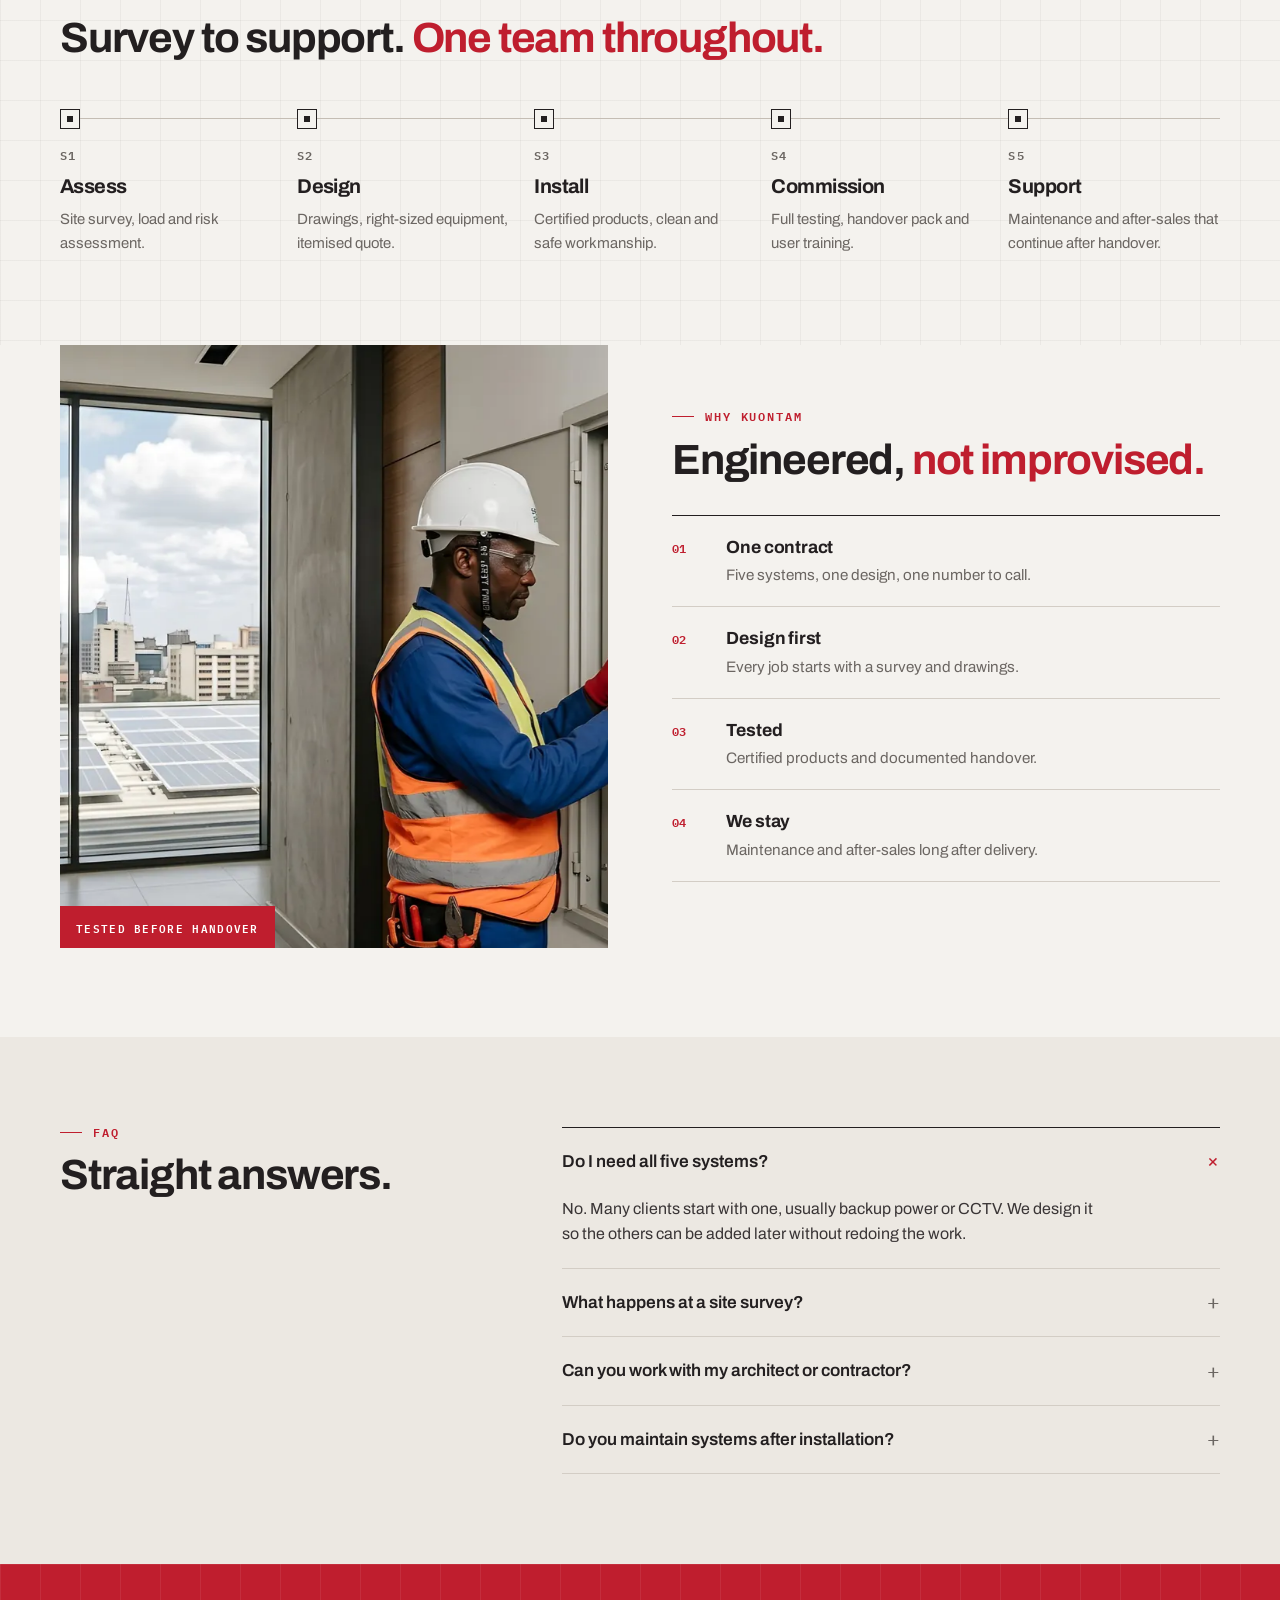
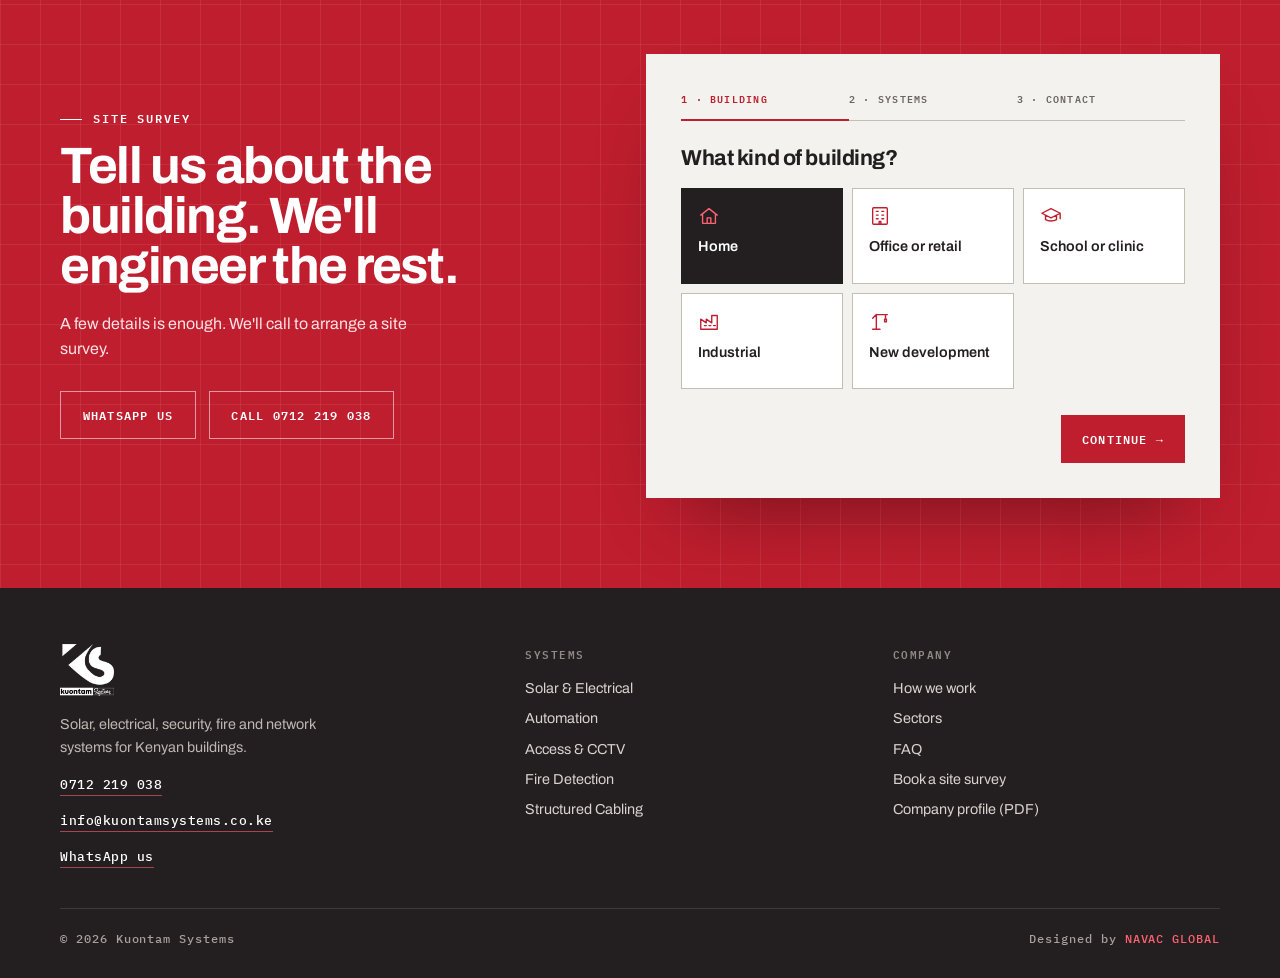
==== commit c0696980: "WhatsApp chat window (W1): in-page composer that hands a ready message to WhatsApp Co-Authored-By: C" ====
--- a/public/index.html
+++ b/public/index.html
@@ -429,6 +429,36 @@
 body.pvlock{overflow:hidden}
 @media(max-width:700px){.pv .pvn{display:none}.pv .pdl span{display:none}.pv .pdl{padding:0 .9rem}.pv .pvs{padding:1rem .6rem 6rem;gap:.7rem}}
 .msheet .mcall{display:block;text-align:center;margin-top:10px;font:600 .7rem var(--mono);letter-spacing:.12em;text-transform:uppercase;color:var(--ink);padding:.7rem 0}
+
+/* WhatsApp chat window */
+.wadim{position:fixed;inset:0;z-index:84;background:rgba(28,26,27,.5);backdrop-filter:blur(3px);-webkit-backdrop-filter:blur(3px);opacity:0;visibility:hidden;transition:opacity .4s,visibility 0s .4s}
+.wadim.on{opacity:1;visibility:visible;transition:opacity .4s}
+.wa{position:fixed;right:24px;bottom:24px;z-index:85;width:360px;max-width:calc(100% - 32px);background:var(--paper);color:var(--ink);box-shadow:0 40px 80px -30px rgba(0,0,0,.55);transform:translateY(24px) scale(.97);transform-origin:bottom right;opacity:0;visibility:hidden;transition:transform .5s var(--ease),opacity .35s,visibility 0s .5s}
+.wa.on{transform:none;opacity:1;visibility:visible;transition:transform .5s var(--ease),opacity .35s}
+.wa .wh{background:var(--ink);color:#fff;padding:.9rem 1rem;display:flex;align-items:center;gap:.75rem}
+.wa .av{width:38px;height:38px;background:var(--red);display:grid;place-items:center;font:800 .85rem var(--display);flex:none;position:relative}
+.wa .av:after{content:"";position:absolute;right:-3px;bottom:-3px;width:10px;height:10px;border-radius:50%;background:#3ddc84;border:2px solid var(--ink)}
+.wa .wh b{display:block;font:600 .95rem var(--display)}
+.wa .wh small{font:500 .58rem var(--mono);letter-spacing:.12em;text-transform:uppercase;color:#a8a19c}
+.wa .wx{margin-left:auto;width:38px;height:38px;border:1px solid #4a4446;color:#fff;font-size:1.15rem;line-height:1;display:grid;place-items:center}
+.wa .wb{padding:1rem;display:grid;gap:.8rem;background-image:linear-gradient(to right,rgba(35,31,32,.04) 1px,transparent 1px),linear-gradient(to bottom,rgba(35,31,32,.04) 1px,transparent 1px);background-size:20px 20px}
+.wa .bub{justify-self:start;background:#fff;border:1px solid var(--line);padding:.65rem .85rem;font-size:.95rem}
+.wa .bub small{display:block;font:500 .56rem var(--mono);letter-spacing:.08em;color:var(--mute);margin-top:.2rem}
+.wa .chips{display:flex;flex-wrap:wrap;gap:6px}
+.wa .chips button{border:1px solid var(--line);background:#fff;padding:.45rem .7rem;font:500 .85rem var(--display);transition:background .2s,color .2s,border-color .2s}
+.wa .chips button[aria-pressed="true"]{background:var(--ink);border-color:var(--ink);color:#fff}
+.wa input,.wa textarea{width:100%;border:1px solid var(--line);background:#fff;padding:.75rem .85rem;font:400 16px/1.4 var(--display);color:var(--ink);border-radius:0;outline:none;transition:border-color .2s}
+.wa input:focus,.wa textarea:focus{border-color:var(--ink)}
+.wa input.bad{border-color:var(--red)}
+.wa .row{display:flex;gap:6px;align-items:stretch}
+.wa textarea{resize:none;min-height:48px;max-height:120px}
+.wa .go{width:50px;flex:none;background:var(--red);color:#fff;display:grid;place-items:center;transition:background .3s}
+.wa .go:hover{background:var(--red2)}
+.wa .go svg{width:18px;height:18px;fill:none;stroke:currentColor;stroke-width:1.8;stroke-linecap:round;stroke-linejoin:round}
+.wa button:focus-visible{outline:2px solid var(--red);outline-offset:2px}
+body.waon .mpill{opacity:0;pointer-events:none}
+@media(max-width:600px){.wa{right:0;left:0;bottom:0;width:100%;max-width:none;padding-bottom:env(safe-area-inset-bottom)}}
+@media(prefers-reduced-motion:reduce){.wa,.wadim{transition-duration:.01s}}
 </style></head><body>
 
 <div class="wire-top" id="wt" aria-hidden="true"></div>
@@ -454,6 +484,16 @@
     <a class="pdl" href="profile/kuontam-company-profile.pdf" download="Kuontam Systems - Company Profile.pdf"><svg viewBox="0 0 24 24" aria-hidden="true"><path d="M12 4v11M7 10l5 5 5-5M5 20h14"/></svg><span>Download PDF</span></a>
     <button class="px" id="pvx" aria-label="Close profile">×</button></div>
   <div class="pvs" id="pvs"><img data-src="profile/p-1.jpg" alt="Company profile page 1 of 8" width="909" height="1287" loading="lazy"><img data-src="profile/p-2.jpg" alt="Company profile page 2 of 8" width="909" height="1287" loading="lazy"><img data-src="profile/p-3.jpg" alt="Company profile page 3 of 8" width="909" height="1287" loading="lazy"><img data-src="profile/p-4.jpg" alt="Company profile page 4 of 8" width="909" height="1287" loading="lazy"><img data-src="profile/p-5.jpg" alt="Company profile page 5 of 8" width="909" height="1287" loading="lazy"><img data-src="profile/p-6.jpg" alt="Company profile page 6 of 8" width="909" height="1287" loading="lazy"><img data-src="profile/p-7.jpg" alt="Company profile page 7 of 8" width="909" height="1287" loading="lazy"><img data-src="profile/p-8.jpg" alt="Company profile page 8 of 8" width="909" height="1287" loading="lazy"></div>
+</div>
+<div class="wadim" id="wadim"></div>
+<div class="wa" id="wa" role="dialog" aria-modal="true" aria-labelledby="wat" aria-hidden="true">
+  <div class="wh"><div class="av" aria-hidden="true">KS</div><div><b id="wat">Kuontam Systems</b><small>WhatsApp · 0712 219 038</small></div><button class="wx" id="wax" aria-label="Close">×</button></div>
+  <div class="wb">
+    <div class="bub">How can we help?<small>Mon–Fri 8–5 · Sat 9–1</small></div>
+    <div class="chips" id="wachips"><button type="button" aria-pressed="false">Solar &amp; power</button><button type="button" aria-pressed="false">CCTV &amp; access</button><button type="button" aria-pressed="false">Fire alarms</button><button type="button" aria-pressed="false">Automation</button><button type="button" aria-pressed="false">Site survey</button><button type="button" aria-pressed="false">Support</button></div>
+    <input id="waname" placeholder="Your name" autocomplete="name" aria-label="Your name">
+    <div class="row"><textarea id="wamsg" rows="1" placeholder="Message" aria-label="Message"></textarea><button class="go" id="wago" aria-label="Continue in WhatsApp"><svg viewBox="0 0 24 24" aria-hidden="true"><path d="M5 12h13M13 6l6 6-6 6"/></svg></button></div>
+  </div>
 </div>
 <button class="mpill" id="mpill" aria-controls="msheet" aria-expanded="false"><span class="dot"></span><span class="t1">Menu</span><span class="t2">Close</span></button>
 
@@ -578,7 +618,7 @@
 <section class="quote" id="survey"><span class="grid-bg"></span><div class="wrap">
   <div><div class="eyebrow rv">Site survey</div><h2 class="rv" data-d="1" style="margin-top:1rem">Tell us about the building. We'll engineer the rest.</h2>
     <p class="l rv" data-d="2">A few details is enough. We'll call to arrange a site survey.</p>
-    <div class="ctas rv" data-d="3" style="margin-top:1.8rem;display:flex;gap:.8rem;flex-wrap:wrap"><a class="btn inv" href="https://wa.me/254712219038?text=Hello%20Kuontam%20Systems%2C%20I%27d%20like%20to%20book%20a%20site%20survey." target="_blank" rel="noopener">WhatsApp us</a><a class="btn inv" href="tel:+254712219038">Call 0712 219 038</a></div></div>
+    <div class="ctas rv" data-d="3" style="margin-top:1.8rem;display:flex;gap:.8rem;flex-wrap:wrap"><a class="btn inv" href="https://wa.me/254712219038?text=Hello%20Kuontam%20Systems%2C%20I%27d%20like%20to%20book%20a%20site%20survey." target="_blank" rel="noopener" data-wa>WhatsApp us</a><a class="btn inv" href="tel:+254712219038">Call 0712 219 038</a></div></div>
   <form id="qf" class="fa rv" data-d="2" novalidate>
  <div class="steps"><span class="on">1 · Building</span><span>2 · Systems</span><span>3 · Contact</span><i class="bar"></i></div>
  <fieldset class="st" data-s="1"><legend>What kind of building?</legend><div class="tiles"><label><input type="radio" name="bt" id="bt0" checked><span><svg class="i" viewBox="0 0 24 24" aria-hidden="true"><path d="M3 11 12 4l9 7M5 10v10h14V10M10 20v-6h4v6"/></svg>Home</span></label><label><input type="radio" name="bt" id="bt1" ><span><svg class="i" viewBox="0 0 24 24" aria-hidden="true"><rect x="4" y="3" width="16" height="18" rx="1"/><path d="M8 7h2M14 7h2M8 11h2M14 11h2M8 15h2M14 15h2M11 21v-3h2v3"/></svg>Office or retail</span></label><label><input type="radio" name="bt" id="bt2" ><span><svg class="i" viewBox="0 0 24 24" aria-hidden="true"><path d="M2 9l10-5 10 5-10 5zM6 11v5c3 2 9 2 12 0v-5M22 9v6"/></svg>School or clinic</span></label><label><input type="radio" name="bt" id="bt3" ><span><svg class="i" viewBox="0 0 24 24" aria-hidden="true"><path d="M3 21V10l6 4V10l6 4V6h6v15zM7 17h2M12 17h2M17 17h2"/></svg>Industrial</span></label><label><input type="radio" name="bt" id="bt4" ><span><svg class="i" viewBox="0 0 24 24" aria-hidden="true"><path d="M4 21h8M8 21V5M8 5h12M8 5l-4 4M18 5v5M17 10h2v3h-2z"/></svg>New development</span></label></div></fieldset>
@@ -593,7 +633,7 @@
 
 <footer><div class="wrap">
   <div class="top">
-    <div class="fbrand"><img src="img/logo_white-96.png" alt="Kuontam Systems" width="48" height="46" loading="lazy"><p>Solar, electrical, security, fire and network systems for Kenyan buildings.</p><a class="fmail" href="tel:+254712219038">0712 219 038</a><br><a class="fmail" href="mailto:info@kuontamsystems.co.ke">info@kuontamsystems.co.ke</a><br><a class="fmail" href="https://wa.me/254712219038?text=Hello%20Kuontam%20Systems%2C%20I%27d%20like%20to%20book%20a%20site%20survey." target="_blank" rel="noopener">WhatsApp us</a></div>
+    <div class="fbrand"><img src="img/logo_white-96.png" alt="Kuontam Systems" width="48" height="46" loading="lazy"><p>Solar, electrical, security, fire and network systems for Kenyan buildings.</p><a class="fmail" href="tel:+254712219038">0712 219 038</a><br><a class="fmail" href="mailto:info@kuontamsystems.co.ke">info@kuontamsystems.co.ke</a><br><a class="fmail" href="https://wa.me/254712219038?text=Hello%20Kuontam%20Systems%2C%20I%27d%20like%20to%20book%20a%20site%20survey." target="_blank" rel="noopener" data-wa>WhatsApp us</a></div>
     <details class="fcol" open><summary><h3>Systems</h3></summary><ul><li><a href="#systems">Solar &amp; Electrical</a></li><li><a href="#systems">Automation</a></li><li><a href="#systems">Access &amp; CCTV</a></li><li><a href="#systems">Fire Detection</a></li><li><a href="#systems">Structured Cabling</a></li></ul></details>
     <details class="fcol" open><summary><h3>Company</h3></summary><ul><li><a href="#method">How we work</a></li><li><a href="#sectors">Sectors</a></li><li><a href="#faq">FAQ</a></li><li><a href="#survey">Book a site survey</a></li><li><a href="profile/kuontam-company-profile.pdf" data-profile>Company profile (PDF)</a></li></ul></details>
   </div>
@@ -669,6 +709,22 @@
 $('#pvx').onclick=pvClose;pv.addEventListener('click',e=>{if(e.target===pv||e.target===pvs)pvClose()});
 document.addEventListener('keydown',e=>{if(e.key==='Escape'&&pv.classList.contains('open'))pvClose()});
 pvs.addEventListener('scroll',()=>{const imgs=pvs.querySelectorAll('img');let k=0;imgs.forEach((im,i)=>{if(im.offsetTop-pvs.scrollTop<pvs.clientHeight*.5)k=i});pvn.textContent=(k+1)+' / '+imgs.length},{passive:true});
+
+/* WhatsApp chat window: opens in-page, hands a ready message to WhatsApp */
+const wa=$('#wa'),wadim=$('#wadim'),waN=$('#waname'),waM=$('#wamsg');let waLast=null;
+function waOpen(e){if(e)e.preventDefault();waLast=document.activeElement;if(typeof dset==='function')dset(false);
+  wa.classList.add('on');wadim.classList.add('on');wa.setAttribute('aria-hidden','false');document.body.classList.add('waon');setTimeout(()=>waN.focus({preventScroll:true}),350)}
+function waClose(){wa.classList.remove('on');wadim.classList.remove('on');wa.setAttribute('aria-hidden','true');document.body.classList.remove('waon');if(waLast)waLast.focus({preventScroll:true})}
+$$('[data-wa]').forEach(a=>a.addEventListener('click',waOpen));
+$('#wax').onclick=waClose;wadim.onclick=waClose;
+document.addEventListener('keydown',e=>{if(e.key==='Escape'&&wa.classList.contains('on'))waClose()});
+$$('#wachips button').forEach(b=>b.onclick=()=>$$('#wachips button').forEach(c=>c.setAttribute('aria-pressed',c===b)));
+waM.addEventListener('input',()=>{waM.style.height='auto';waM.style.height=Math.min(waM.scrollHeight,120)+'px'});
+waN.addEventListener('input',()=>waN.classList.remove('bad'));
+$('#wago').onclick=()=>{const n=waN.value.trim();if(n.length<2){waN.classList.add('bad');waN.focus();return}
+  const t=$('#wachips button[aria-pressed="true"]'),m=waM.value.trim();
+  let txt='Hello Kuontam Systems, this is '+n+'.';if(t)txt+='\nTopic: '+t.textContent;if(m)txt+='\n\n'+m;
+  window.open('https://wa.me/254712219038?text='+encodeURIComponent(txt),'_blank','noopener');waClose()};
 /* faq: one open at a time */
 const qs=$$('.qa details');qs.forEach(d=>d.addEventListener('toggle',()=>{if(d.open)qs.forEach(o=>{if(o!==d)o.open=false})}));
 /* form */
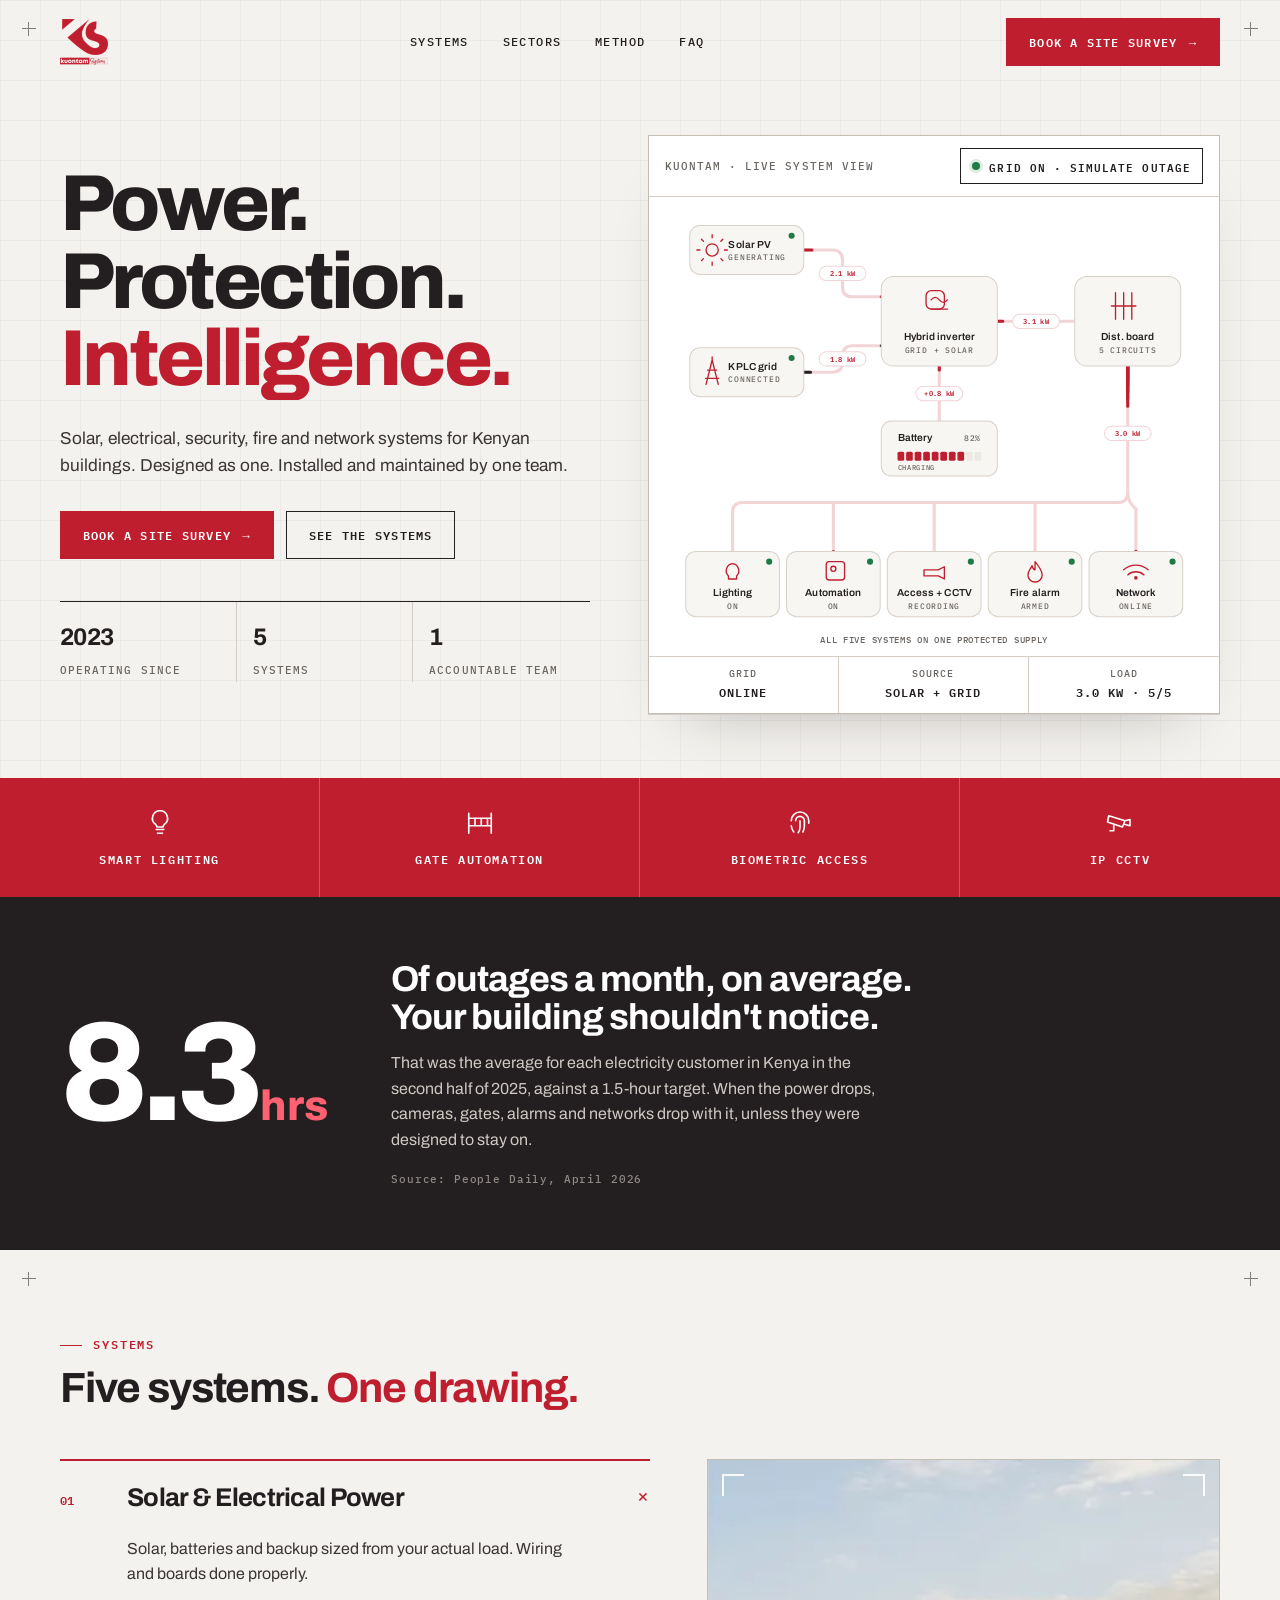
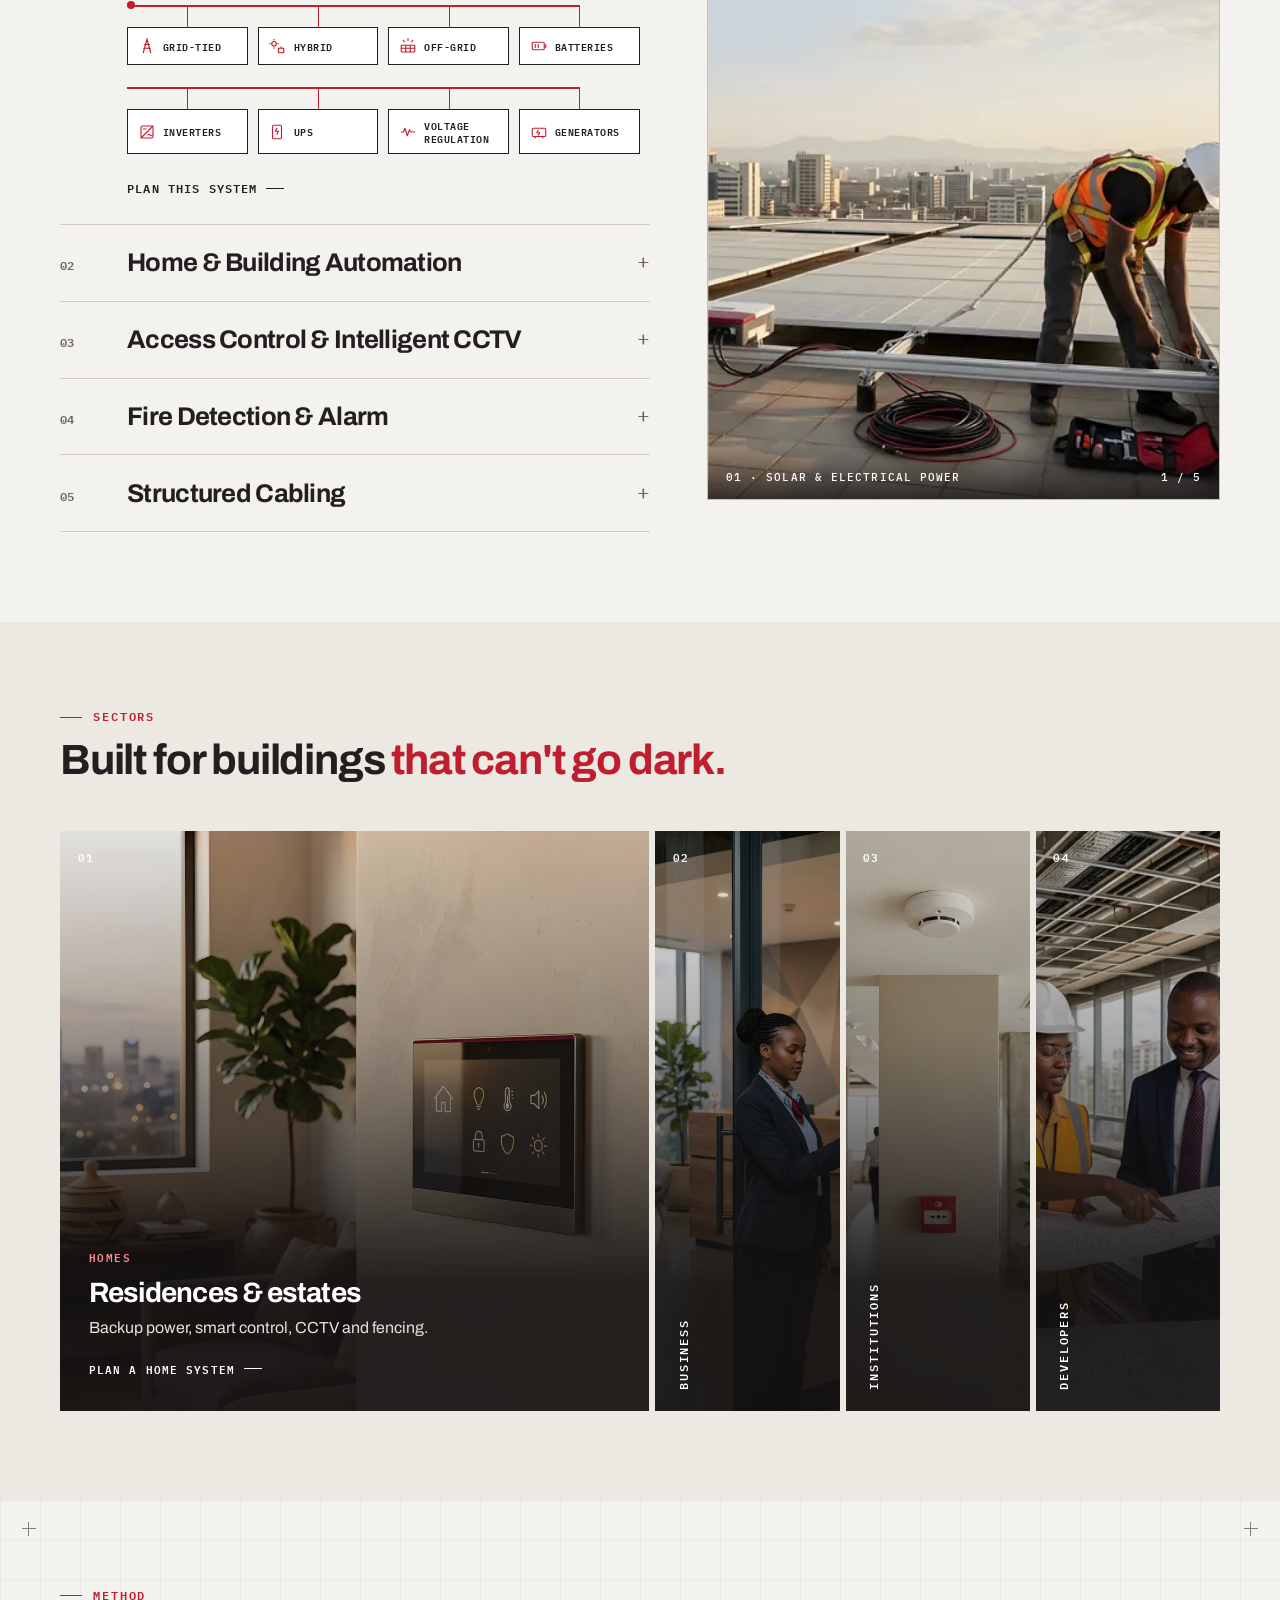
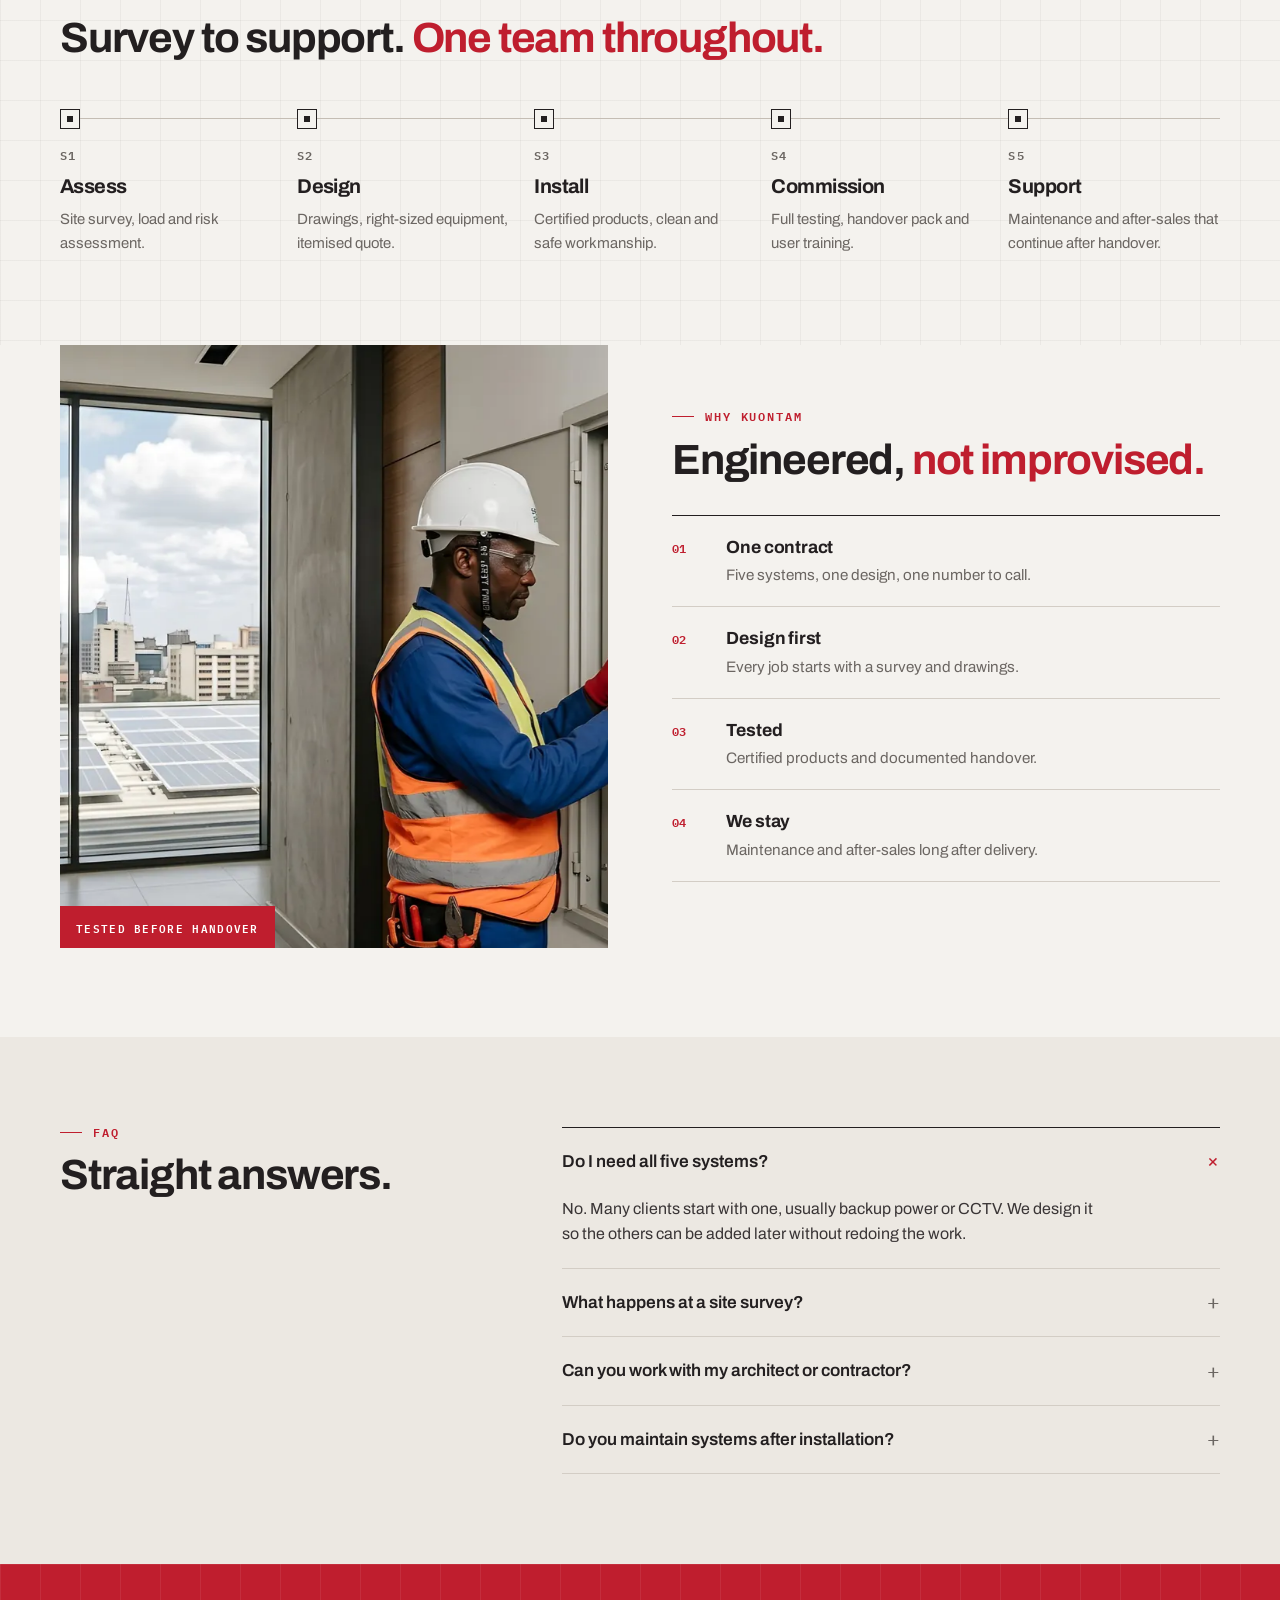
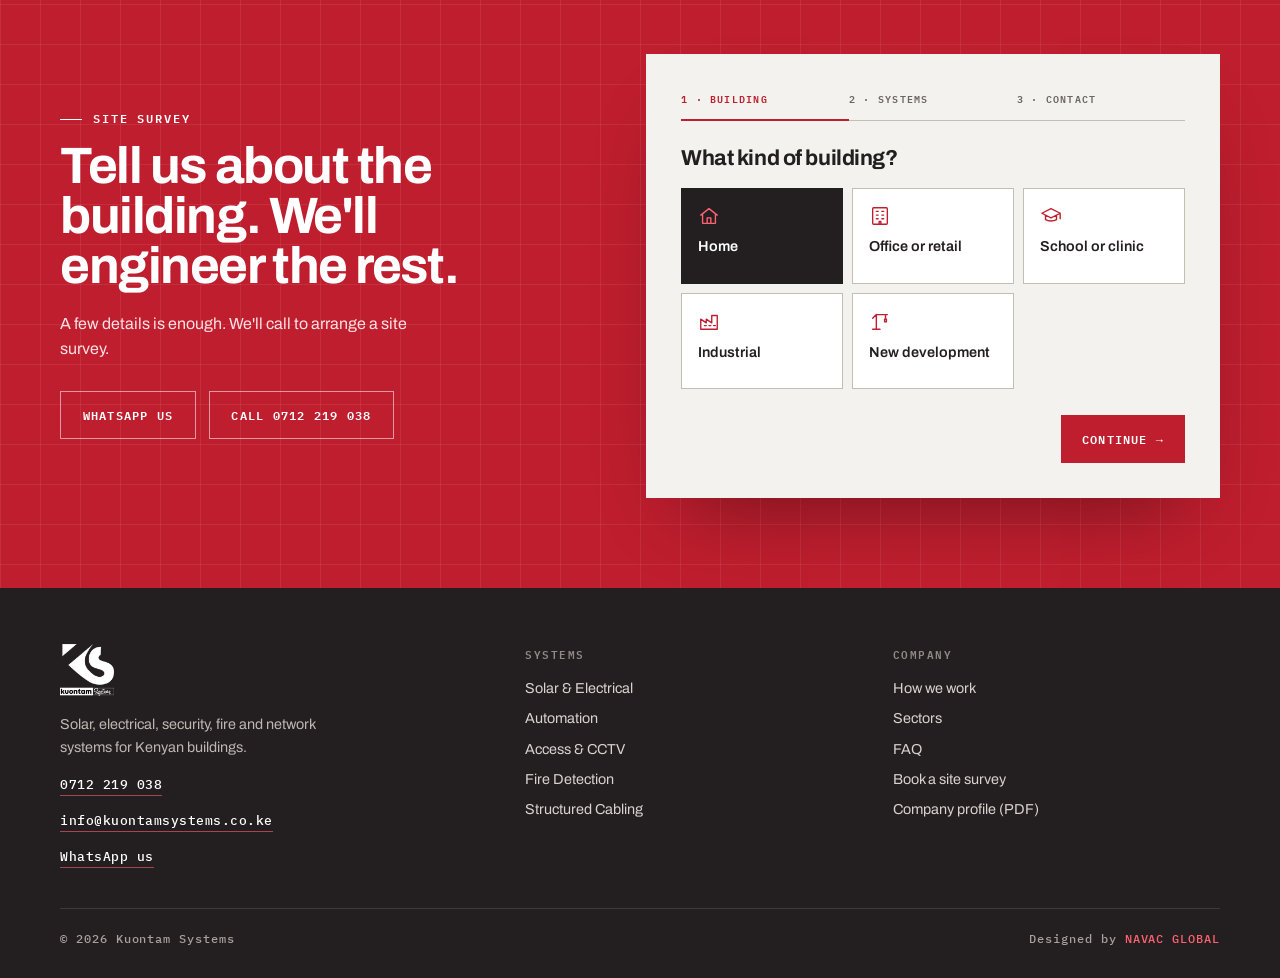
==== commit c7bcd85a: "Contact details: required name/phone/email in WhatsApp window and survey form; Reply-To client on en" ====
--- a/public/index.html
+++ b/public/index.html
@@ -433,7 +433,7 @@
 /* WhatsApp chat window */
 .wadim{position:fixed;inset:0;z-index:84;background:rgba(28,26,27,.5);backdrop-filter:blur(3px);-webkit-backdrop-filter:blur(3px);opacity:0;visibility:hidden;transition:opacity .4s,visibility 0s .4s}
 .wadim.on{opacity:1;visibility:visible;transition:opacity .4s}
-.wa{position:fixed;right:24px;bottom:24px;z-index:85;width:360px;max-width:calc(100% - 32px);background:var(--paper);color:var(--ink);box-shadow:0 40px 80px -30px rgba(0,0,0,.55);transform:translateY(24px) scale(.97);transform-origin:bottom right;opacity:0;visibility:hidden;transition:transform .5s var(--ease),opacity .35s,visibility 0s .5s}
+.wa{position:fixed;right:24px;bottom:24px;z-index:85;width:400px;max-width:calc(100% - 32px);background:var(--paper);color:var(--ink);box-shadow:0 40px 80px -30px rgba(0,0,0,.55);transform:translateY(24px) scale(.97);transform-origin:bottom right;opacity:0;visibility:hidden;transition:transform .5s var(--ease),opacity .35s,visibility 0s .5s}
 .wa.on{transform:none;opacity:1;visibility:visible;transition:transform .5s var(--ease),opacity .35s}
 .wa .wh{background:var(--ink);color:#fff;padding:.9rem 1rem;display:flex;align-items:center;gap:.75rem}
 .wa .av{width:38px;height:38px;background:var(--red);display:grid;place-items:center;font:800 .85rem var(--display);flex:none;position:relative}
@@ -441,11 +441,12 @@
 .wa .wh b{display:block;font:600 .95rem var(--display)}
 .wa .wh small{font:500 .58rem var(--mono);letter-spacing:.12em;text-transform:uppercase;color:#a8a19c}
 .wa .wx{margin-left:auto;width:38px;height:38px;border:1px solid #4a4446;color:#fff;font-size:1.15rem;line-height:1;display:grid;place-items:center}
-.wa .wb{padding:1rem;display:grid;gap:.8rem;background-image:linear-gradient(to right,rgba(35,31,32,.04) 1px,transparent 1px),linear-gradient(to bottom,rgba(35,31,32,.04) 1px,transparent 1px);background-size:20px 20px}
-.wa .bub{justify-self:start;background:#fff;border:1px solid var(--line);padding:.65rem .85rem;font-size:.95rem}
-.wa .bub small{display:block;font:500 .56rem var(--mono);letter-spacing:.08em;color:var(--mute);margin-top:.2rem}
-.wa .chips{display:flex;flex-wrap:wrap;gap:6px}
-.wa .chips button{border:1px solid var(--line);background:#fff;padding:.45rem .7rem;font:500 .85rem var(--display);transition:background .2s,color .2s,border-color .2s}
+.wa .wb{padding:1rem;display:grid;gap:6px;background-image:linear-gradient(to right,rgba(35,31,32,.04) 1px,transparent 1px),linear-gradient(to bottom,rgba(35,31,32,.04) 1px,transparent 1px);background-size:20px 20px}
+.wa .bub{display:flex;align-items:baseline;justify-content:space-between;gap:.4rem .8rem;flex-wrap:wrap;background:#fff;border:1px solid var(--line);padding:.7rem .85rem;font-size:.95rem;margin-bottom:6px}
+.wa .bub small{font:500 .56rem var(--mono);letter-spacing:.08em;color:var(--mute)}
+.wa .chips{display:grid;grid-template-columns:repeat(3,1fr);gap:6px;margin-bottom:6px}
+.wa .two{display:grid;grid-template-columns:1fr 1fr;gap:6px}
+.wa .chips button{border:1px solid var(--line);background:#fff;padding:.6rem .3rem;text-align:center;white-space:nowrap;font:500 .84rem var(--display);transition:background .2s,color .2s,border-color .2s}
 .wa .chips button[aria-pressed="true"]{background:var(--ink);border-color:var(--ink);color:#fff}
 .wa input,.wa textarea{width:100%;border:1px solid var(--line);background:#fff;padding:.75rem .85rem;font:400 16px/1.4 var(--display);color:var(--ink);border-radius:0;outline:none;transition:border-color .2s}
 .wa input:focus,.wa textarea:focus{border-color:var(--ink)}
@@ -491,7 +492,8 @@
   <div class="wb">
     <div class="bub">How can we help?<small>Mon–Fri 8–5 · Sat 9–1</small></div>
     <div class="chips" id="wachips"><button type="button" aria-pressed="false">Solar &amp; power</button><button type="button" aria-pressed="false">CCTV &amp; access</button><button type="button" aria-pressed="false">Fire alarms</button><button type="button" aria-pressed="false">Automation</button><button type="button" aria-pressed="false">Site survey</button><button type="button" aria-pressed="false">Support</button></div>
-    <input id="waname" placeholder="Your name" autocomplete="name" aria-label="Your name">
+    <div class="two"><input id="waname" placeholder="Your name" autocomplete="name" aria-label="Your name" required><input id="waphone" type="tel" placeholder="Phone number" autocomplete="tel" aria-label="Phone number" required></div>
+    <input id="waemail" type="email" placeholder="Email address" autocomplete="email" aria-label="Email address" required>
     <div class="row"><textarea id="wamsg" rows="1" placeholder="Message" aria-label="Message"></textarea><button class="go" id="wago" aria-label="Continue in WhatsApp"><svg viewBox="0 0 24 24" aria-hidden="true"><path d="M5 12h13M13 6l6 6-6 6"/></svg></button></div>
   </div>
 </div>
@@ -623,7 +625,7 @@
  <div class="steps"><span class="on">1 · Building</span><span>2 · Systems</span><span>3 · Contact</span><i class="bar"></i></div>
  <fieldset class="st" data-s="1"><legend>What kind of building?</legend><div class="tiles"><label><input type="radio" name="bt" id="bt0" checked><span><svg class="i" viewBox="0 0 24 24" aria-hidden="true"><path d="M3 11 12 4l9 7M5 10v10h14V10M10 20v-6h4v6"/></svg>Home</span></label><label><input type="radio" name="bt" id="bt1" ><span><svg class="i" viewBox="0 0 24 24" aria-hidden="true"><rect x="4" y="3" width="16" height="18" rx="1"/><path d="M8 7h2M14 7h2M8 11h2M14 11h2M8 15h2M14 15h2M11 21v-3h2v3"/></svg>Office or retail</span></label><label><input type="radio" name="bt" id="bt2" ><span><svg class="i" viewBox="0 0 24 24" aria-hidden="true"><path d="M2 9l10-5 10 5-10 5zM6 11v5c3 2 9 2 12 0v-5M22 9v6"/></svg>School or clinic</span></label><label><input type="radio" name="bt" id="bt3" ><span><svg class="i" viewBox="0 0 24 24" aria-hidden="true"><path d="M3 21V10l6 4V10l6 4V6h6v15zM7 17h2M12 17h2M17 17h2"/></svg>Industrial</span></label><label><input type="radio" name="bt" id="bt4" ><span><svg class="i" viewBox="0 0 24 24" aria-hidden="true"><path d="M4 21h8M8 21V5M8 5h12M8 5l-4 4M18 5v5M17 10h2v3h-2z"/></svg>New development</span></label></div></fieldset>
  <fieldset class="st" data-s="2" hidden><legend>Which systems do you need?</legend><div class="tiles"><label><input type="checkbox" id="sy0" checked><span><svg class="i" viewBox="0 0 24 24" aria-hidden="true"><circle cx="12" cy="12" r="4"/><path d="M12 2v2M12 20v2M2 12h2M20 12h2M4.9 4.9l1.4 1.4M17.7 17.7l1.4 1.4M4.9 19.1l1.4-1.4M17.7 6.3l1.4-1.4"/></svg>Solar &amp; power</span></label><label><input type="checkbox" id="sy1" ><span><svg class="i" viewBox="0 0 24 24" aria-hidden="true"><rect x="7" y="2" width="10" height="20" rx="2"/><circle cx="12" cy="9" r="2.5"/><path d="M10 16h4"/></svg>Automation</span></label><label><input type="checkbox" id="sy2" ><span><svg class="i" viewBox="0 0 24 24" aria-hidden="true"><path d="M3 7l13 4-2 5-12-4zM16 11l4-1v5l-4-1M7 13.5V19H4"/></svg>Access &amp; CCTV</span></label><label><input type="checkbox" id="sy3" ><span><svg class="i" viewBox="0 0 24 24" aria-hidden="true"><path d="M12 3c3 4 5 6.5 5 10a5 5 0 0 1-10 0c0-2.5 1.5-4 2.5-6 .8 2 1.6 3 2.5 3z"/></svg>Fire</span></label><label><input type="checkbox" id="sy4" ><span><svg class="i" viewBox="0 0 24 24" aria-hidden="true"><path d="M5 3v5a3 3 0 0 0 3 3h8a3 3 0 0 1 3 3v7M3 3h4M17 21h4"/></svg>Cabling</span></label></div></fieldset>
- <fieldset class="st" data-s="3" hidden><legend>How do we reach you?</legend><div class="two"><label class="f"><span>Your name</span><input id="q-name" autocomplete="name"></label><label class="f"><span>Phone or WhatsApp</span><input id="q-phone" type="tel" autocomplete="tel"></label><label class="f full"><span>Location</span><input id="q-loc" placeholder="e.g. Karen, Nairobi"></label></div></fieldset>
+ <fieldset class="st" data-s="3" hidden><legend>How do we reach you?</legend><div class="two"><label class="f"><span>Your name</span><input id="q-name" autocomplete="name"></label><label class="f"><span>Phone or WhatsApp</span><input id="q-phone" type="tel" autocomplete="tel"></label><label class="f full"><span>Email</span><input id="q-email" type="email" autocomplete="email" placeholder="you@example.com"></label><label class="f full"><span>Location</span><input id="q-loc" placeholder="e.g. Karen, Nairobi"></label></div></fieldset>
  <div class="nav"><button type="button" class="back" hidden>← Back</button><button type="button" class="next">Continue →</button><button type="submit" class="sub" hidden>Request site survey →</button></div>
  <label class="hp" aria-hidden="true">Website<input name="company_site" tabindex="-1" autocomplete="off"></label>
  <p class="ok" role="status" hidden>Request received. We'll call you to book the survey.</p>
@@ -720,10 +722,10 @@
 document.addEventListener('keydown',e=>{if(e.key==='Escape'&&wa.classList.contains('on'))waClose()});
 $$('#wachips button').forEach(b=>b.onclick=()=>$$('#wachips button').forEach(c=>c.setAttribute('aria-pressed',c===b)));
 waM.addEventListener('input',()=>{waM.style.height='auto';waM.style.height=Math.min(waM.scrollHeight,120)+'px'});
-waN.addEventListener('input',()=>waN.classList.remove('bad'));
-$('#wago').onclick=()=>{const n=waN.value.trim();if(n.length<2){waN.classList.add('bad');waN.focus();return}
+const waP=$('#waphone'),waE=$('#waemail');[waN,waP,waE].forEach(i=>i.addEventListener('input',()=>i.classList.remove('bad')));
+$('#wago').onclick=()=>{const n=waN.value.trim(),ph=waP.value.trim(),em=waE.value.trim();const bad=[[waN,n.length<2],[waP,!/^\+?[0-9 ()-]{7,20}$/.test(ph)],[waE,!/^[^\s@]+@[^\s@]+\.[^\s@]{2,}$/.test(em)]].filter(x=>x[1]).map(x=>x[0]);bad.forEach(i=>i.classList.add('bad'));if(bad.length){bad[0].focus();return}
   const t=$('#wachips button[aria-pressed="true"]'),m=waM.value.trim();
-  let txt='Hello Kuontam Systems, this is '+n+'.';if(t)txt+='\nTopic: '+t.textContent;if(m)txt+='\n\n'+m;
+  let txt='Hello Kuontam Systems, this is '+n+'.\nPhone: '+ph+'\nEmail: '+em;if(t)txt+='\nTopic: '+t.textContent;if(m)txt+='\n\n'+m;
   window.open('https://wa.me/254712219038?text='+encodeURIComponent(txt),'_blank','noopener');waClose()};
 /* faq: one open at a time */
 const qs=$$('.qa details');qs.forEach(d=>d.addEventListener('toggle',()=>{if(d.open)qs.forEach(o=>{if(o!==d)o.open=false})}));
@@ -739,17 +741,18 @@
 fa.addEventListener('submit',async e=>{e.preventDefault();
   const ok=fa.querySelector('.ok'),er=fa.querySelector('.err'),sb=fa.querySelector('.sub'),v=id=>fa.querySelector(id).value.trim();
   ok.hidden=er.hidden=true;fa.querySelectorAll('.f').forEach(f=>f.classList.remove('bad'));
-  const name=v('#q-name'),phone=v('#q-phone');
+  const name=v('#q-name'),phone=v('#q-phone'),email=v('#q-email');
   if(name.length<2){fa.querySelector('#q-name').closest('.f').classList.add('bad');fa.querySelector('#q-name').focus();return}
   if(!/^\+?[0-9 ()-]{7,20}$/.test(phone)){fa.querySelector('#q-phone').closest('.f').classList.add('bad');fa.querySelector('#q-phone').focus();return}
+  if(!/^[^\s@]+@[^\s@]+\.[^\s@]{2,}$/.test(email)){fa.querySelector('#q-email').closest('.f').classList.add('bad');fa.querySelector('#q-email').focus();return}
   const d=new FormData(),txt=i=>i.closest('label').querySelector('span').textContent.trim();
   d.append('building',txt(fa.querySelector('input[name=bt]:checked')));
   fa.querySelectorAll('input[type=checkbox]:checked').forEach(c=>d.append('systems[]',txt(c)));
-  d.append('name',name);d.append('phone',phone);d.append('location',v('#q-loc'));
+  d.append('name',name);d.append('phone',phone);d.append('email',email);d.append('location',v('#q-loc'));
   d.append('company_site',fa.querySelector('[name=company_site]').value);d.append('elapsed',Date.now()-faT0);
   const lbl=sb.textContent;sb.disabled=true;sb.textContent='Sending…';
   try{const r=await fetch(faEnd,{method:'POST',body:d});const j=await r.json().catch(()=>({}));
-    if(r.ok&&j.ok){ok.hidden=false;fa.querySelectorAll('.st input[type=text],.st input:not([type])').forEach(i=>i.value='');fa.querySelectorAll('#q-name,#q-phone,#q-loc').forEach(i=>i.value='')}
+    if(r.ok&&j.ok){ok.hidden=false;fa.querySelectorAll('.st input[type=text],.st input:not([type])').forEach(i=>i.value='');fa.querySelectorAll('#q-name,#q-phone,#q-email,#q-loc').forEach(i=>i.value='')}
     else throw new Error(j.message||'')}
   catch(x){er.innerHTML=(x.message&&x.message!=='Failed to fetch'?x.message+' ':'Could not send right now. ')+'Call <a href="tel:+254712219038">0712 219 038</a> or email <a href="mailto:info@kuontamsystems.co.ke">info@kuontamsystems.co.ke</a>.';er.hidden=false}
   finally{sb.disabled=false;sb.textContent=lbl}});
